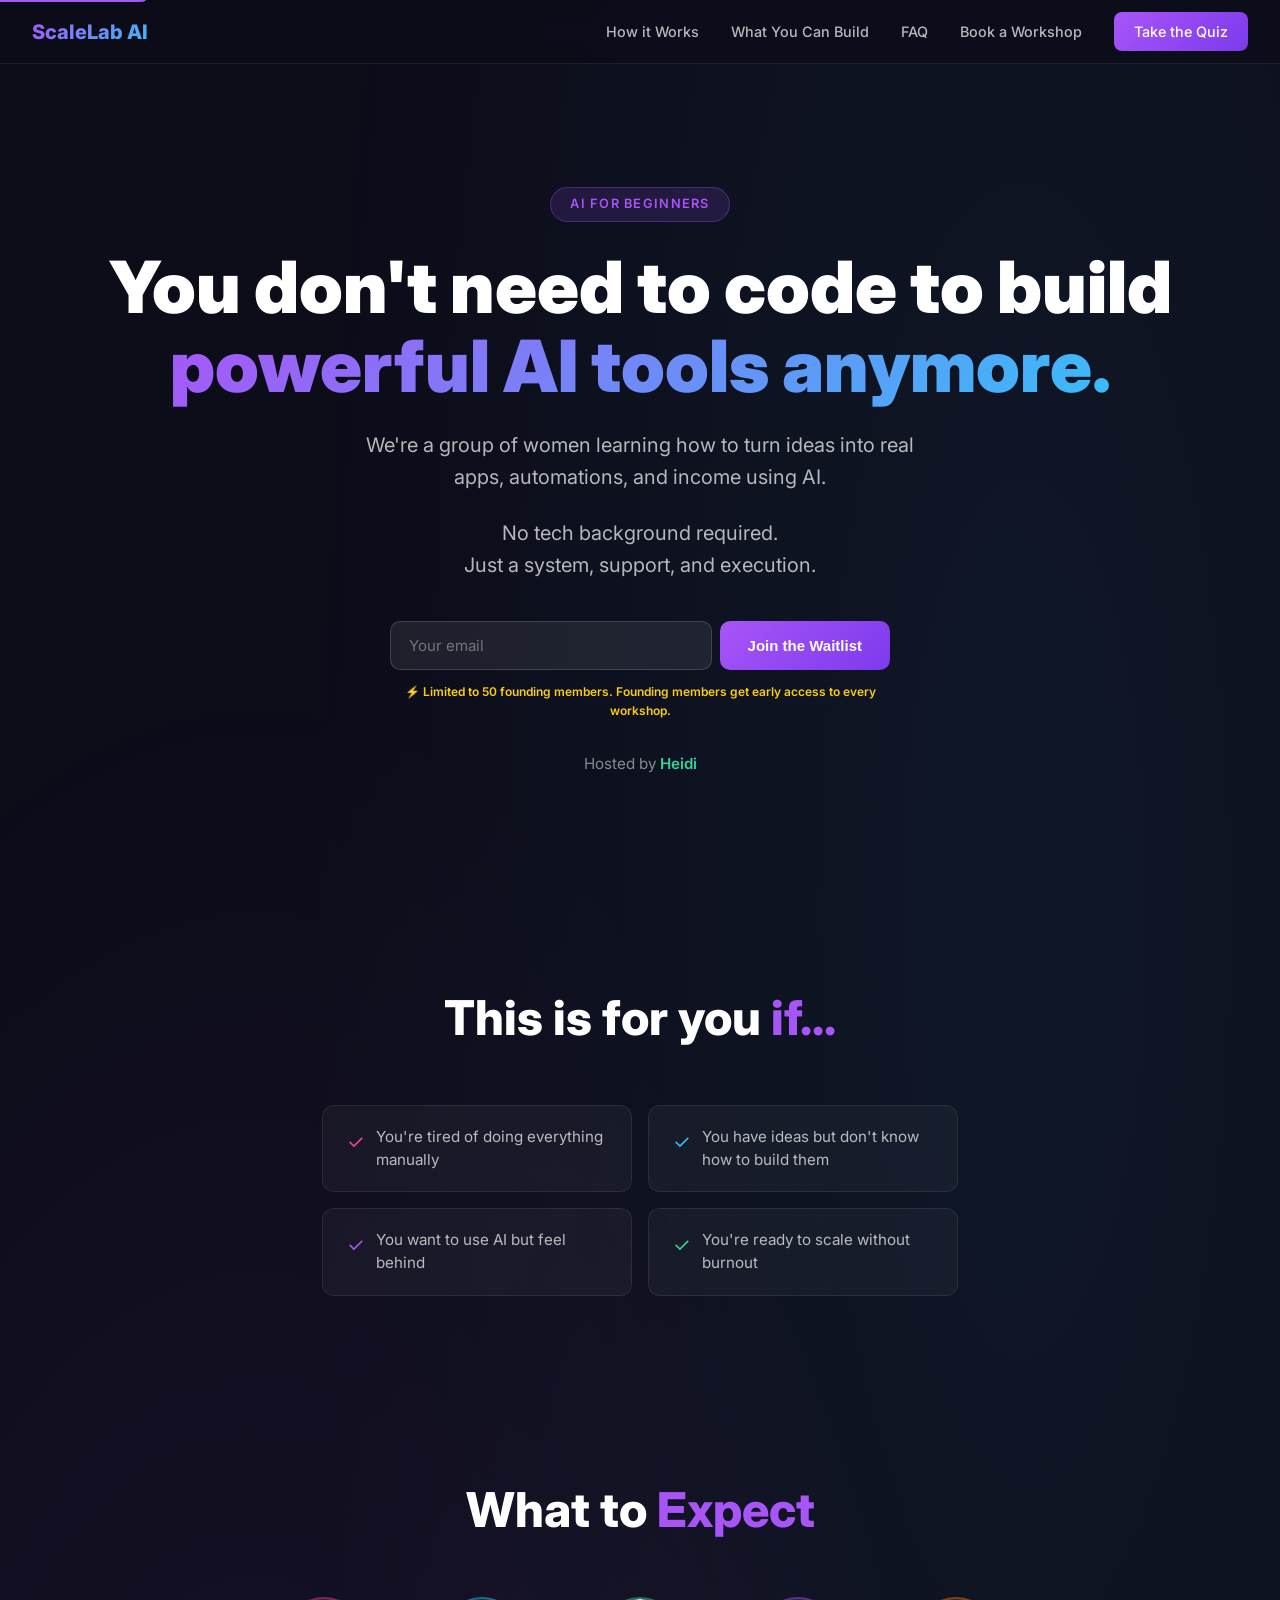
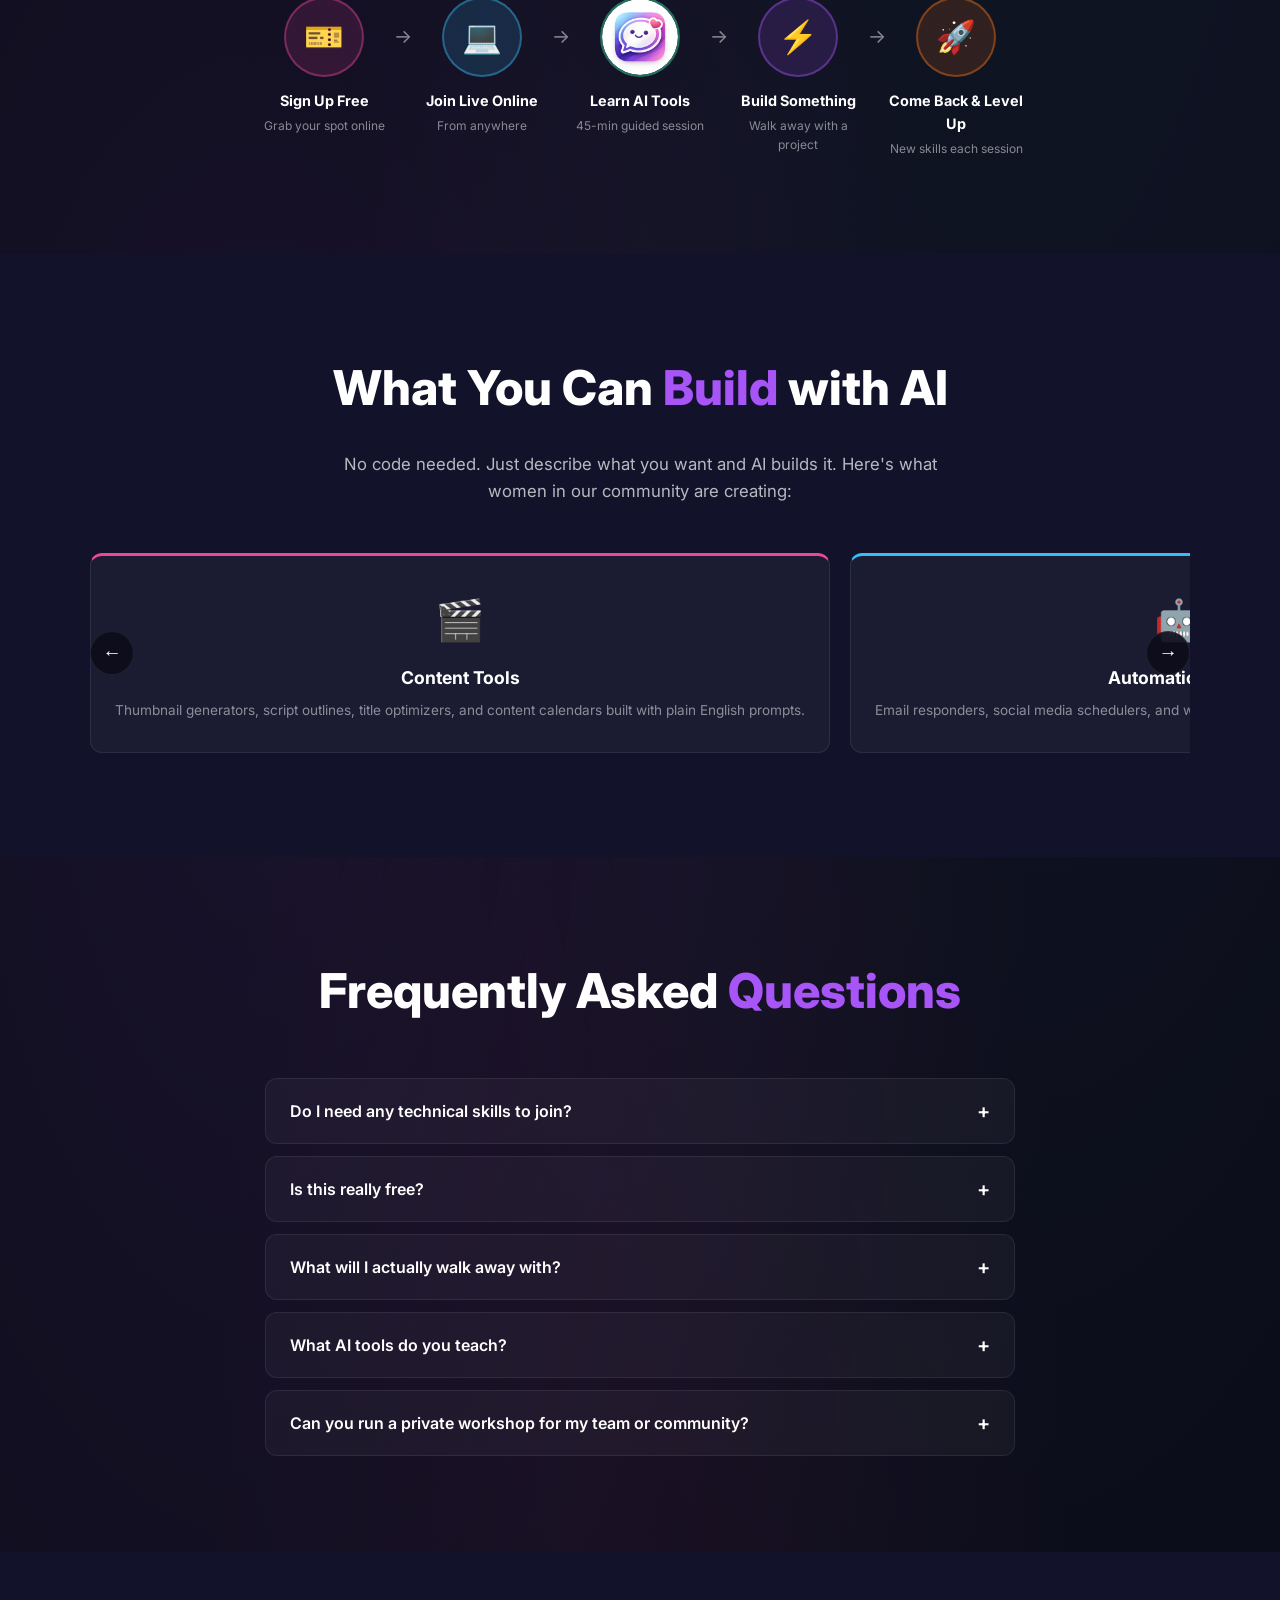
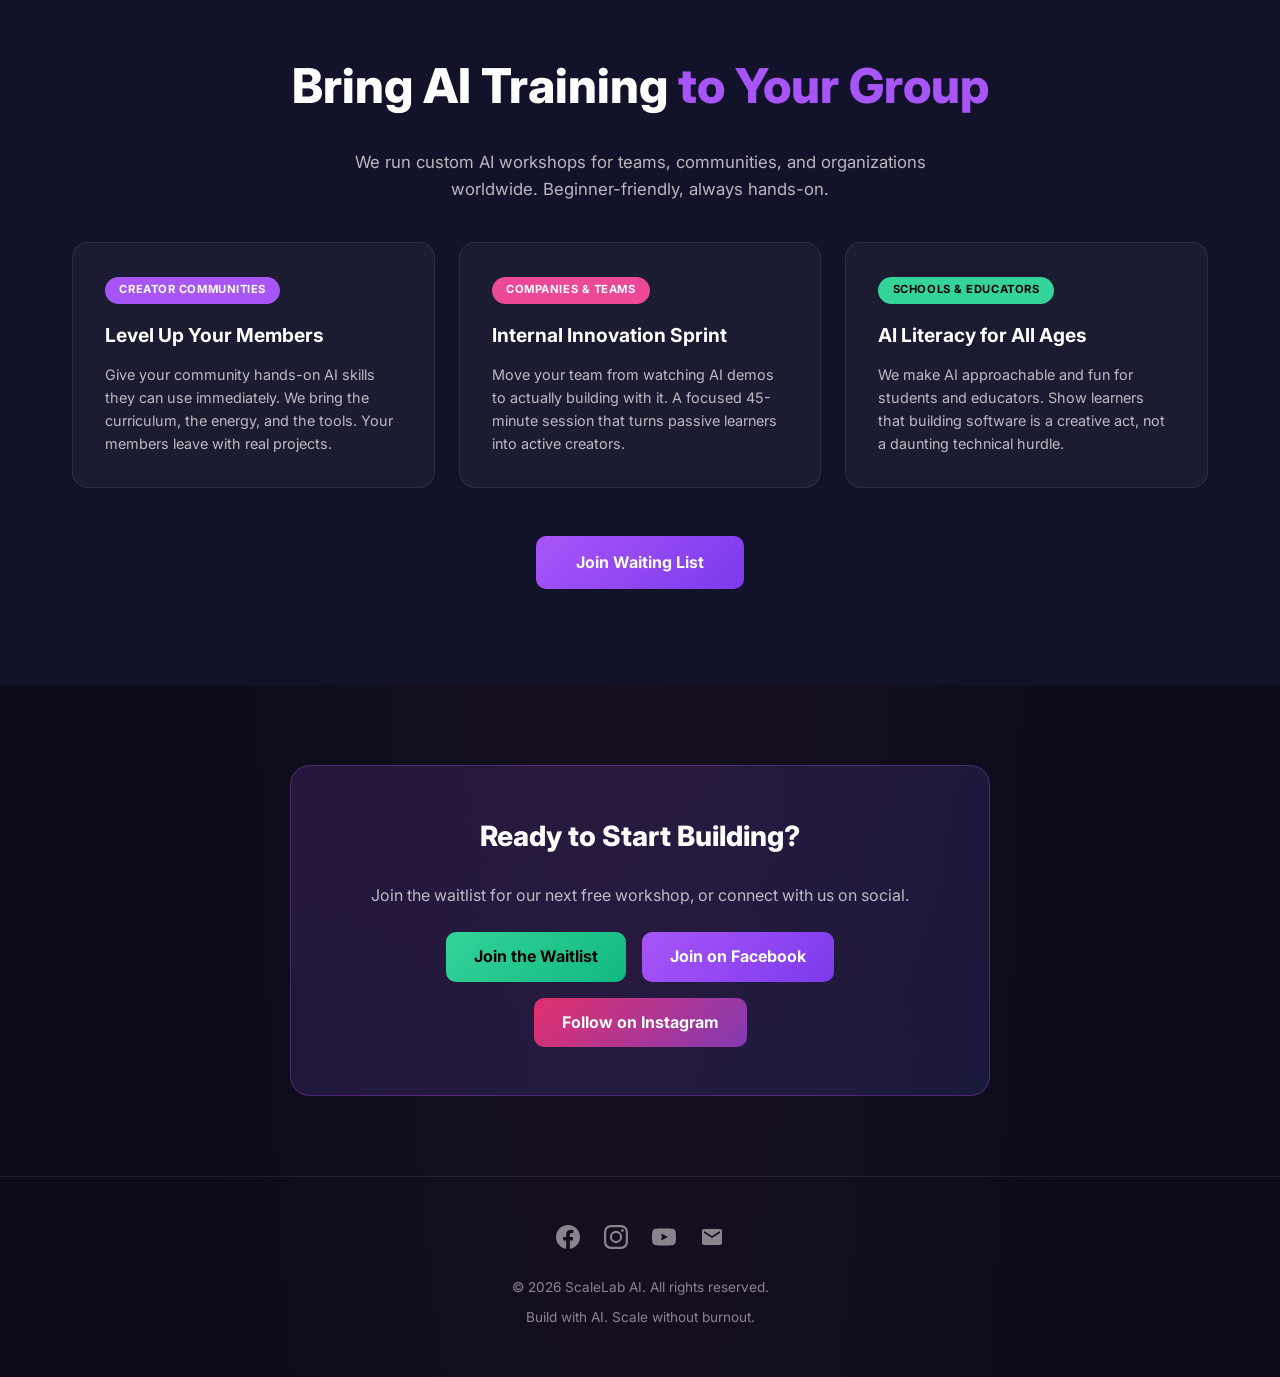
==== index.html @ 2304099e "Add social icons to footer: Facebook, Instagram, YouTube, Email SVG icons with hover states. Links u" ====
<!DOCTYPE html>
<html lang="en">
<head>
  <meta charset="UTF-8">
  <meta name="viewport" content="width=device-width, initial-scale=1.0">
  <title>ScaleLab AI | Build Powerful AI Tools Without Code</title>
  <meta name="description" content="ScaleLab AI: Women learning to build apps, automations, and income with AI. No code, no tech background. Free 45-minute workshops.">
  <link rel="canonical" href="https://www.elevateonlinesuccess.com">
  <link rel="icon" href="data:image/svg+xml,<svg xmlns='http://www.w3.org/2000/svg' viewBox='0 0 100 100'><text y='.9em' font-size='90'>&#9889;</text></svg>">
  <link rel="apple-touch-icon" href="data:image/svg+xml,<svg xmlns='http://www.w3.org/2000/svg' viewBox='0 0 100 100'><text y='.9em' font-size='90'>&#9889;</text></svg>">

  <!-- Open Graph -->
  <meta property="og:title" content="ScaleLab AI | Build Powerful AI Tools Without Code">
  <meta property="og:description" content="Women learning to turn ideas into real apps, automations, and income using AI. No code required. Free 45-minute workshops.">
  <meta property="og:url" content="https://www.elevateonlinesuccess.com">
  <meta property="og:type" content="website">
  <meta property="og:site_name" content="ScaleLab AI">
  <meta property="og:image" content="https://www.elevateonlinesuccess.com/images/og-image.png">

  <!-- Twitter Card -->
  <meta name="twitter:card" content="summary">
  <meta name="twitter:title" content="ScaleLab AI | Build Powerful AI Tools Without Code">
  <meta name="twitter:description" content="Women learning to turn ideas into real apps, automations, and income using AI. No code required.">

  <!-- JSON-LD Structured Data -->
  <script type="application/ld+json">
  {
    "@context": "https://schema.org",
    "@type": "Organization",
    "name": "ScaleLab AI",
    "url": "https://www.elevateonlinesuccess.com",
    "description": "Women learning to build powerful AI tools, apps, and automations without code.",
    "sameAs": [
      "https://www.youtube.com/@AutomateHerGrowth",
      "https://www.facebook.com/itslynnheidi"
    ]
  }
  </script>

  <!-- Analytics (Plausible) -->
  <script defer data-domain="elevateonlinesuccess.com" src="https://plausible.io/js/script.js"></script>

  <link rel="preconnect" href="https://fonts.googleapis.com">
  <link rel="preconnect" href="https://fonts.gstatic.com" crossorigin>
  <link href="https://fonts.googleapis.com/css2?family=Inter:wght@400;500;600;700;800;900&display=swap" rel="stylesheet">
  <link rel="stylesheet" href="styles.css">
</head>
<body>

  <a href="#register" class="skip-link">Skip to content</a>

  <!-- NAV -->
  <nav>
    <a href="#" class="nav-logo">ScaleLab AI</a>
    <div class="nav-links" id="navLinks">
      <a href="#how-it-works">How it Works</a>
      <a href="#what-you-build">What You Can Build</a>
      <a href="#faq">FAQ</a>
      <a href="#host">Book a Workshop</a>
      <a href="#" class="nav-cta" onclick="openQuiz(); return false;">Take the Quiz</a>
    </div>
    <button class="mobile-toggle" onclick="document.getElementById('navLinks').classList.toggle('open')" aria-label="Toggle menu">&#9776;</button>
  </nav>

  <!-- HERO -->
  <section class="hero" id="register">
    <div>
      <div class="hero-badge">AI for Beginners</div>
      <h1>
        You don't need to code to build<br>
        <span class="gradient-text">powerful AI tools anymore.</span>
      </h1>
      <p class="hero-sub">We're a group of women learning how to turn ideas into real apps, automations, and income using AI.</p>
      <p class="hero-sub" style="margin-top: -1.5rem; margin-bottom: 2.5rem;">No tech background required.<br>Just a system, support, and execution.</p>

      <div style="max-width: 500px; margin: 0 auto 2rem;">
        <form id="signupForm" style="margin: 0;" onsubmit="return handleSignup(event)">
          <div style="display: flex; gap: 0.5rem; flex-wrap: wrap; justify-content: center;">
            <input id="signupEmail" aria-label="email" aria-required="true" type="email" placeholder="Your email" autocomplete="email" required
              style="flex: 1; min-width: 220px; padding: 14px 18px; border-radius: 10px; border: 1px solid rgba(255,255,255,0.15); background: rgba(255,255,255,0.08); color: #fff; font-family: Inter, sans-serif; font-size: 15px; outline: none;">
            <button id="signupBtn" type="submit" class="btn-primary" style="padding: 14px 28px; font-size: 15px;">Join the Waitlist</button>
          </div>
          <p style="font-size: 12px; color: var(--accent-yellow); font-weight: 600; margin-top: 0.75rem;">&#9889; Limited to 50 founding members. Founding members get early access to every workshop.</p>
        </form>
        <div id="signupSuccess" style="display: none; text-align: center; padding: 1.5rem 0;">
          <span style="font-size: 2.5rem;">&#9889;</span>
          <h3 style="color: #fff; font-size: 1.1rem; font-weight: 800; margin-top: 0.75rem;">You're in!</h3>
          <p style="color: rgba(255,255,255,0.6); font-size: 0.85rem; margin-top: 0.4rem;">Check your email for next steps.</p>
        </div>
      </div>

      <p class="hero-credit">Hosted by <a href="https://www.youtube.com/@AutomateHerGrowth" target="_blank" rel="noopener">Heidi</a></p>
    </div>
  </section>

  <!-- WHO IS THIS FOR -->
  <section style="padding: 5rem 0;">
    <div class="container" style="max-width: 700px; text-align: center;">
      <h2 class="section-title">This is for you <span class="highlight">if...</span></h2>
      <div class="who-grid" style="display: grid; grid-template-columns: 1fr 1fr; gap: 1rem; text-align: left; margin-top: 2rem;">
        <div style="background: var(--bg-card); border: 1px solid var(--border-subtle); border-radius: 12px; padding: 1.25rem 1.5rem; display: flex; align-items: flex-start; gap: 0.75rem;">
          <span style="color: var(--accent-pink); font-size: 1.25rem; flex-shrink: 0;">&#10003;</span>
          <p style="color: var(--text-secondary); font-size: 0.95rem; line-height: 1.5;">You're tired of doing everything manually</p>
        </div>
        <div style="background: var(--bg-card); border: 1px solid var(--border-subtle); border-radius: 12px; padding: 1.25rem 1.5rem; display: flex; align-items: flex-start; gap: 0.75rem;">
          <span style="color: var(--accent-blue); font-size: 1.25rem; flex-shrink: 0;">&#10003;</span>
          <p style="color: var(--text-secondary); font-size: 0.95rem; line-height: 1.5;">You have ideas but don't know how to build them</p>
        </div>
        <div style="background: var(--bg-card); border: 1px solid var(--border-subtle); border-radius: 12px; padding: 1.25rem 1.5rem; display: flex; align-items: flex-start; gap: 0.75rem;">
          <span style="color: var(--accent-purple); font-size: 1.25rem; flex-shrink: 0;">&#10003;</span>
          <p style="color: var(--text-secondary); font-size: 0.95rem; line-height: 1.5;">You want to use AI but feel behind</p>
        </div>
        <div style="background: var(--bg-card); border: 1px solid var(--border-subtle); border-radius: 12px; padding: 1.25rem 1.5rem; display: flex; align-items: flex-start; gap: 0.75rem;">
          <span style="color: var(--accent-green); font-size: 1.25rem; flex-shrink: 0;">&#10003;</span>
          <p style="color: var(--text-secondary); font-size: 0.95rem; line-height: 1.5;">You're ready to scale without burnout</p>
        </div>
      </div>
    </div>
  </section>

  <!-- HOW IT WORKS -->
  <section class="how-it-works" id="how-it-works">
    <div class="container">
      <h2 class="section-title">What to <span class="highlight">Expect</span></h2>
      <div class="steps">
        <div class="step">
          <div class="step-icon pink" aria-hidden="true">&#127915;</div>
          <h4>Sign Up Free</h4>
          <p>Grab your spot online</p>
        </div>
        <div class="step-arrow">&rarr;</div>
        <div class="step">
          <div class="step-icon blue" aria-hidden="true">&#128187;</div>
          <h4>Join Live Online</h4>
          <p>From anywhere</p>
        </div>
        <div class="step-arrow">&rarr;</div>
        <div class="step">
          <div class="step-icon green" aria-hidden="true" style="padding: 0; overflow: hidden;">
            <img src="images/bot.png" alt="" style="width: 100%; height: 100%; object-fit: cover; border-radius: 50%;">
          </div>
          <h4>Learn AI Tools</h4>
          <p>45-min guided session</p>
        </div>
        <div class="step-arrow">&rarr;</div>
        <div class="step">
          <div class="step-icon purple" aria-hidden="true">&#9889;</div>
          <h4>Build Something</h4>
          <p>Walk away with a project</p>
        </div>
        <div class="step-arrow">&rarr;</div>
        <div class="step">
          <div class="step-icon orange" aria-hidden="true">&#128640;</div>
          <h4>Come Back & Level Up</h4>
          <p>New skills each session</p>
        </div>
      </div>
    </div>
  </section>

  <!-- WHAT YOU CAN BUILD -->
  <section class="what-you-build" id="what-you-build">
    <div class="container">
      <h2 class="section-title">What You Can <span class="highlight">Build</span> with AI</h2>
      <p class="section-desc">No code needed. Just describe what you want and AI builds it. Here's what women in our community are creating:</p>

      <div class="carousel-wrapper">
        <button class="carousel-btn prev" onclick="scrollCarousel(-1)" aria-label="Scroll left">&larr;</button>
        <div class="carousel-track" id="carouselTrack">
          <div class="carousel-card">
            <div class="card-emoji" aria-hidden="true">&#127916;</div>
            <h3>Content Tools</h3>
            <p>Thumbnail generators, script outlines, title optimizers, and content calendars built with plain English prompts.</p>
          </div>
          <div class="carousel-card">
            <div class="card-emoji" aria-hidden="true">&#129302;</div>
            <h3>Automation Bots</h3>
            <p>Email responders, social media schedulers, and workflow automations that run while you sleep.</p>
          </div>
          <div class="carousel-card">
            <div class="card-emoji" aria-hidden="true">&#127912;</div>
            <h3>Visual & Creative</h3>
            <p>Custom graphics, brand assets, interactive visuals, and AI-generated art for your content.</p>
          </div>
          <div class="carousel-card">
            <div class="card-emoji" aria-hidden="true">&#128202;</div>
            <h3>Business Dashboards</h3>
            <p>Analytics trackers, revenue calculators, and KPI dashboards tailored to your creator business.</p>
          </div>
          <div class="carousel-card">
            <div class="card-emoji" aria-hidden="true">&#128172;</div>
            <h3>AI Chatbots</h3>
            <p>Custom support bots for your community, FAQ responders, and personalized AI assistants.</p>
          </div>
          <div class="carousel-card">
            <div class="card-emoji" aria-hidden="true">&#127760;</div>
            <h3>Landing Pages</h3>
            <p>Full websites, lead capture pages, and portfolio sites created from a simple description. No coding.</p>
          </div>
          <div class="carousel-card">
            <div class="card-emoji" aria-hidden="true">&#128161;</div>
            <h3>Your Next Idea</h3>
            <p>The only limit is what you can describe. You're one session away from a working prototype.</p>
          </div>
        </div>
        <button class="carousel-btn next" onclick="scrollCarousel(1)" aria-label="Scroll right">&rarr;</button>
      </div>
    </div>
  </section>

  <!-- FAQ -->
  <section class="faq" id="faq">
    <div class="container">
      <h2 class="section-title">Frequently Asked <span class="highlight">Questions</span></h2>
      <div class="faq-list">
        <div class="faq-item">
          <button class="faq-question" aria-expanded="false" onclick="toggleFaq(this)">
            Do I need any technical skills to join?
            <span class="faq-icon">+</span>
          </button>
          <div class="faq-answer">
            <div class="faq-answer-inner">Not at all. These workshops are designed for complete beginners. If you can type a sentence, you can build with AI. We walk you through every step and the tools respond to plain English.</div>
          </div>
        </div>
        <div class="faq-item">
          <button class="faq-question" aria-expanded="false" onclick="toggleFaq(this)">
            Is this really free?
            <span class="faq-icon">+</span>
          </button>
          <div class="faq-answer">
            <div class="faq-answer-inner">Yes. Our workshops are kept free for attendees through community sponsors. No credit card, no upsell during the session. Just show up and build.</div>
          </div>
        </div>
        <div class="faq-item">
          <button class="faq-question" aria-expanded="false" onclick="toggleFaq(this)">
            What will I actually walk away with?
            <span class="faq-icon">+</span>
          </button>
          <div class="faq-answer">
            <div class="faq-answer-inner">A working project or prototype. Past attendees have built landing pages, content tools, automation bots, and custom dashboards. Each 45-minute session builds on the last, so you keep leveling up.</div>
          </div>
        </div>
        <div class="faq-item">
          <button class="faq-question" aria-expanded="false" onclick="toggleFaq(this)">
            What AI tools do you teach?
            <span class="faq-icon">+</span>
          </button>
          <div class="faq-answer">
            <div class="faq-answer-inner">We teach tools like Claude, Claude-Cowork, and Canva. Each session focuses on hands-on building with these AI tools so you leave with something real, not just theory.</div>
          </div>
        </div>
        <div class="faq-item">
          <button class="faq-question" aria-expanded="false" onclick="toggleFaq(this)">
            Can you run a private workshop for my team or community?
            <span class="faq-icon">+</span>
          </button>
          <div class="faq-answer">
            <div class="faq-answer-inner">Yes. We offer custom workshops for teams, creator communities, schools, and businesses. Reach out below to discuss what works for your group.</div>
          </div>
        </div>
      </div>
    </div>
  </section>

  <!-- HOST A WORKSHOP -->
  <section class="host-workshop" id="host">
    <div class="container">
      <h2 class="section-title">Bring AI Training <span class="highlight">to Your Group</span></h2>
      <p class="section-desc">We run custom AI workshops for teams, communities, and organizations worldwide. Beginner-friendly, always hands-on.</p>

      <div class="host-grid">
        <div class="host-card">
          <span class="tag">Creator Communities</span>
          <h3>Level Up Your Members</h3>
          <p>Give your community hands-on AI skills they can use immediately. We bring the curriculum, the energy, and the tools. Your members leave with real projects.</p>
        </div>
        <div class="host-card">
          <span class="tag">Companies & Teams</span>
          <h3>Internal Innovation Sprint</h3>
          <p>Move your team from watching AI demos to actually building with it. A focused 45-minute session that turns passive learners into active creators.</p>
        </div>
        <div class="host-card">
          <span class="tag">Schools & Educators</span>
          <h3>AI Literacy for All Ages</h3>
          <p>We make AI approachable and fun for students and educators. Show learners that building software is a creative act, not a daunting technical hurdle.</p>
        </div>
      </div>

      <div class="host-cta">
        <a href="mailto:support@lynnheidi.com?subject=Workshop%20Inquiry&body=Hi%20Heidi,%20I'm%20interested%20in%20hosting%20a%20workshop%20for%20my%20group." class="btn-primary">Join Waiting List</a>
      </div>
    </div>
  </section>

  <!-- STAY CONNECTED -->
  <section class="stay-connected" id="stay-connected">
    <div class="container">
      <div class="connected-box">
        <h2>Ready to Start Building?</h2>
        <p style="color: var(--text-secondary); margin-bottom: 1.5rem; font-size: 1rem;">Join the waitlist for our next free workshop, or connect with us on social.</p>
        <div class="connected-btns">
          <a href="#register" class="btn-email">Join the Waitlist</a>
          <a href="https://facebook.elevateonlinesuccess.com" target="_blank" rel="noopener" class="btn-discord">Join on Facebook</a>
          <a href="https://instagram.elevateonlinesuccess.com" target="_blank" rel="noopener" style="background: linear-gradient(135deg, #e1306c, #833ab4); color: white; padding: 0.75rem 1.75rem; border-radius: 10px; font-weight: 700; text-decoration: none; transition: opacity 0.2s, transform 0.2s;">Follow on Instagram</a>
        </div>
      </div>
    </div>
  </section>

  <!-- FOOTER -->
  <footer>
    <div style="display: flex; justify-content: center; gap: 1.5rem; margin-bottom: 1.25rem;">
      <a href="https://facebook.elevateonlinesuccess.com" target="_blank" rel="noopener" aria-label="Facebook" style="color: var(--text-muted); transition: color 0.2s;">
        <svg width="24" height="24" viewBox="0 0 24 24" fill="currentColor"><path d="M24 12.073c0-6.627-5.373-12-12-12s-12 5.373-12 12c0 5.99 4.388 10.954 10.125 11.854v-8.385H7.078v-3.47h3.047V9.43c0-3.007 1.792-4.669 4.533-4.669 1.312 0 2.686.235 2.686.235v2.953H15.83c-1.491 0-1.956.925-1.956 1.874v2.25h3.328l-.532 3.47h-2.796v8.385C19.612 23.027 24 18.062 24 12.073z"/></svg>
      </a>
      <a href="https://instagram.elevateonlinesuccess.com" target="_blank" rel="noopener" aria-label="Instagram" style="color: var(--text-muted); transition: color 0.2s;">
        <svg width="24" height="24" viewBox="0 0 24 24" fill="currentColor"><path d="M12 2.163c3.204 0 3.584.012 4.85.07 3.252.148 4.771 1.691 4.919 4.919.058 1.265.069 1.645.069 4.849 0 3.205-.012 3.584-.069 4.849-.149 3.225-1.664 4.771-4.919 4.919-1.266.058-1.644.07-4.85.07-3.204 0-3.584-.012-4.849-.07-3.26-.149-4.771-1.699-4.919-4.92-.058-1.265-.07-1.644-.07-4.849 0-3.204.013-3.583.07-4.849.149-3.227 1.664-4.771 4.919-4.919 1.266-.057 1.645-.069 4.849-.069zM12 0C8.741 0 8.333.014 7.053.072 2.695.272.273 2.69.073 7.052.014 8.333 0 8.741 0 12c0 3.259.014 3.668.072 4.948.2 4.358 2.618 6.78 6.98 6.98C8.333 23.986 8.741 24 12 24c3.259 0 3.668-.014 4.948-.072 4.354-.2 6.782-2.618 6.979-6.98.059-1.28.073-1.689.073-4.948 0-3.259-.014-3.667-.072-4.947-.196-4.354-2.617-6.78-6.979-6.98C15.668.014 15.259 0 12 0zm0 5.838a6.162 6.162 0 100 12.324 6.162 6.162 0 000-12.324zM12 16a4 4 0 110-8 4 4 0 010 8zm6.406-11.845a1.44 1.44 0 100 2.881 1.44 1.44 0 000-2.881z"/></svg>
      </a>
      <a href="https://www.youtube.com/@AutomateHerGrowth" target="_blank" rel="noopener" aria-label="YouTube" style="color: var(--text-muted); transition: color 0.2s;">
        <svg width="24" height="24" viewBox="0 0 24 24" fill="currentColor"><path d="M23.498 6.186a3.016 3.016 0 00-2.122-2.136C19.505 3.545 12 3.545 12 3.545s-7.505 0-9.377.505A3.017 3.017 0 00.502 6.186C0 8.07 0 12 0 12s0 3.93.502 5.814a3.016 3.016 0 002.122 2.136c1.871.505 9.376.505 9.376.505s7.505 0 9.377-.505a3.015 3.015 0 002.122-2.136C24 15.93 24 12 24 12s0-3.93-.502-5.814zM9.545 15.568V8.432L15.818 12l-6.273 3.568z"/></svg>
      </a>
      <a href="mailto:support@lynnheidi.com" aria-label="Email" style="color: var(--text-muted); transition: color 0.2s;">
        <svg width="24" height="24" viewBox="0 0 24 24" fill="currentColor"><path d="M20 4H4c-1.1 0-2 .9-2 2v12c0 1.1.9 2 2 2h16c1.1 0 2-.9 2-2V6c0-1.1-.9-2-2-2zm0 4l-8 5-8-5V6l8 5 8-5v2z"/></svg>
      </a>
    </div>
    <p>&copy; 2026 ScaleLab AI. All rights reserved.</p>
    <p style="margin-top: 0.5rem;">Build with AI. Scale without burnout.</p>
  </footer>

  <!-- QUIZ MODAL -->
  <div id="quizModal" class="quiz-overlay" style="display:none;" onclick="if(event.target===this)closeQuiz()">
    <div class="quiz-container">
      <button class="quiz-close" onclick="closeQuiz()" aria-label="Close quiz">&times;</button>

      <!-- Questions -->
      <div id="quizQuestions">
        <div class="quiz-progress"><span id="quizStep">1</span> of 3</div>
        <div id="quizQ" class="quiz-question-text"></div>
        <div id="quizOptions" class="quiz-options"></div>
      </div>

      <!-- Result -->
      <div id="quizResult" style="display:none;" class="quiz-result">
        <div id="quizResultEmoji" class="quiz-result-emoji"></div>
        <h3 id="quizResultTitle" class="quiz-result-title"></h3>
        <p id="quizResultMsg" class="quiz-result-msg"></p>
        <a href="#register" class="btn-primary" onclick="closeQuiz()" style="margin-top: 1.5rem; display: inline-block;">Join the Waitlist</a>
        <button onclick="resetQuiz()" style="display:block; margin: 1rem auto 0; background:none; border:none; color:var(--text-muted); font-size:0.85rem; cursor:pointer; font-family:inherit; text-decoration:underline;">Retake Quiz</button>
      </div>
    </div>
  </div>

  <script src="script.js?v=2"></script>

  <!-- MailerLite SDK -->
  <script src="https://groot.mailerlite.com/js/w/webforms.min.js?v95037e5bac78f29ed026832ca21a7c7b" type="text/javascript"></script>
  <script>fetch("https://assets.mailerlite.com/jsonp/2211868/forms/183217235853051090/takel")</script>

</body>
</html>
---- styles.css ----
*, *::before, *::after { box-sizing: border-box; margin: 0; padding: 0; }

:root {
  --bg-primary: #0d0d1a;
  --bg-secondary: #12122a;
  --bg-card: rgba(255, 255, 255, 0.04);
  --bg-card-hover: rgba(255, 255, 255, 0.07);
  --text-primary: #ffffff;
  --text-secondary: rgba(255, 255, 255, 0.7);
  --text-muted: rgba(255, 255, 255, 0.5);
  --accent-purple: #a855f7;
  --accent-blue: #38bdf8;
  --accent-green: #34d399;
  --accent-pink: #ec4899;
  --accent-orange: #f97316;
  --accent-yellow: #facc15;
  --gradient-purple: linear-gradient(135deg, #a855f7, #7c3aed);
  --gradient-blue: linear-gradient(135deg, #38bdf8, #6366f1);
  --gradient-green: linear-gradient(135deg, #34d399, #10b981);
  --border-subtle: rgba(255, 255, 255, 0.08);
  --border-glow: rgba(168, 85, 247, 0.3);
}

html { scroll-behavior: smooth; }

body {
  font-family: 'Inter', -apple-system, BlinkMacSystemFont, sans-serif;
  background: var(--bg-primary);
  color: var(--text-primary);
  line-height: 1.6;
  overflow-x: hidden;
  opacity: 0;
  animation: pageReveal 0.6s ease-out 0.15s forwards;
}

/* Page load: smooth reveal prevents layout shift while fonts load */
@keyframes pageReveal {
  from { opacity: 0; transform: translateY(8px); }
  to { opacity: 1; transform: translateY(0); }
}

/* Hero section staggered entrance */
.hero-badge { animation: fadeUp 0.5s ease-out 0.3s both; }
.hero h1 { animation: fadeUp 0.5s ease-out 0.4s both; }
.hero-sub { animation: fadeUp 0.5s ease-out 0.5s both; }
.hero-cards { animation: fadeUp 0.5s ease-out 0.6s both; }
.hero-credit { animation: fadeUp 0.5s ease-out 0.7s both; }

@keyframes fadeUp {
  from { opacity: 0; transform: translateY(20px); }
  to { opacity: 1; transform: translateY(0); }
}

/* Background pattern */
body::before {
  content: '';
  position: fixed;
  top: 0; left: 0; right: 0; bottom: 0;
  background:
    radial-gradient(ellipse at 20% 50%, rgba(168, 85, 247, 0.08) 0%, transparent 50%),
    radial-gradient(ellipse at 80% 20%, rgba(56, 189, 248, 0.06) 0%, transparent 50%),
    radial-gradient(ellipse at 50% 80%, rgba(236, 72, 153, 0.05) 0%, transparent 50%);
  pointer-events: none;
  z-index: 0;
}

/* ===== NAV ===== */
nav {
  position: fixed;
  top: 0; left: 0; right: 0;
  z-index: 100;
  background: rgba(13, 13, 26, 0.85);
  backdrop-filter: blur(20px);
  border-bottom: 1px solid var(--border-subtle);
  padding: 0 2rem;
  height: 64px;
  display: flex;
  align-items: center;
  justify-content: space-between;
}

.nav-logo {
  font-weight: 800;
  font-size: 1.25rem;
  background: linear-gradient(135deg, var(--accent-purple), var(--accent-blue));
  -webkit-background-clip: text;
  -webkit-text-fill-color: transparent;
  background-clip: text;
  text-decoration: none;
}

.nav-links { display: flex; gap: 2rem; align-items: center; }
.nav-links a {
  color: var(--text-secondary);
  text-decoration: none;
  font-size: 0.9rem;
  font-weight: 500;
  transition: color 0.2s;
}
.nav-links a:hover { color: var(--text-primary); }

.nav-cta {
  background: var(--gradient-purple) !important;
  color: white !important;
  padding: 0.5rem 1.25rem;
  border-radius: 8px;
  font-weight: 600;
  transition: opacity 0.2s, transform 0.2s;
}
.nav-cta:hover { opacity: 0.9; transform: translateY(-1px); }

.mobile-toggle { display: none; background: none; border: none; color: white; font-size: 1.5rem; cursor: pointer; }

/* ===== SECTIONS ===== */
section { position: relative; z-index: 1; }

.container {
  max-width: 1200px;
  margin: 0 auto;
  padding: 0 2rem;
}

/* ===== HERO ===== */
.hero {
  min-height: 100vh;
  display: flex;
  align-items: center;
  justify-content: center;
  text-align: center;
  padding: 8rem 2rem 4rem;
}

.hero-badge {
  display: inline-block;
  background: rgba(168, 85, 247, 0.15);
  border: 1px solid rgba(168, 85, 247, 0.3);
  color: var(--accent-purple);
  padding: 0.4rem 1.2rem;
  border-radius: 50px;
  font-size: 0.8rem;
  font-weight: 600;
  letter-spacing: 0.1em;
  text-transform: uppercase;
  margin-bottom: 1.5rem;
}

.hero h1 {
  font-size: clamp(2.5rem, 6vw, 4.5rem);
  font-weight: 900;
  line-height: 1.1;
  margin-bottom: 1.5rem;
}

.hero h1 .gradient-text {
  background: linear-gradient(135deg, var(--accent-purple), var(--accent-blue));
  -webkit-background-clip: text;
  -webkit-text-fill-color: transparent;
  background-clip: text;
}

.hero-sub {
  font-size: 1.25rem;
  color: var(--text-secondary);
  max-width: 600px;
  margin: 0 auto 3rem;
}

.hero-cards {
  display: grid;
  grid-template-columns: 1fr 1fr;
  gap: 1.5rem;
  max-width: 800px;
  margin: 0 auto 2rem;
}

.hero-card {
  background: var(--bg-card);
  border: 1px solid var(--border-subtle);
  border-radius: 16px;
  padding: 2rem;
  text-align: center;
  transition: border-color 0.3s, transform 0.3s;
  text-decoration: none;
  color: inherit;
  display: block;
}
.hero-card:hover {
  border-color: var(--border-glow);
  transform: translateY(-2px);
}

.hero-card .badge {
  display: inline-block;
  background: linear-gradient(135deg, var(--accent-yellow), var(--accent-orange));
  color: #000;
  font-size: 0.7rem;
  font-weight: 700;
  padding: 0.3rem 0.8rem;
  border-radius: 50px;
  margin-bottom: 0.75rem;
  text-transform: uppercase;
  letter-spacing: 0.05em;
}

.hero-card .date {
  color: var(--accent-blue);
  font-size: 0.8rem;
  font-weight: 600;
  text-transform: uppercase;
  letter-spacing: 0.05em;
  margin-bottom: 0.25rem;
}

.hero-card h3 {
  font-size: 1.25rem;
  font-weight: 700;
  margin-bottom: 0.25rem;
}

.hero-card .detail {
  color: var(--text-muted);
  font-size: 0.9rem;
  margin-bottom: 0.75rem;
}

.hero-card .cta-link {
  color: var(--accent-blue);
  font-weight: 600;
  font-size: 0.9rem;
}

.hero-credit {
  color: var(--text-muted);
  font-size: 0.95rem;
  margin-top: 1rem;
}
.hero-credit a {
  color: var(--accent-green);
  text-decoration: none;
  font-weight: 600;
}

/* ===== HOW IT WORKS ===== */
.how-it-works { padding: 6rem 0; }

.section-title {
  text-align: center;
  font-size: clamp(2rem, 4vw, 3rem);
  font-weight: 800;
  margin-bottom: 3rem;
}
.section-title .highlight {
  color: var(--accent-purple);
}

.steps {
  display: flex;
  align-items: flex-start;
  justify-content: center;
  gap: 0;
  flex-wrap: wrap;
  padding: 0 1rem;
}

.step {
  display: flex;
  flex-direction: column;
  align-items: center;
  text-align: center;
  width: 140px;
}

.step-icon {
  width: 80px;
  height: 80px;
  border-radius: 50%;
  display: flex;
  align-items: center;
  justify-content: center;
  font-size: 2rem;
  margin-bottom: 0.75rem;
  position: relative;
}

.step-icon.purple { background: rgba(168, 85, 247, 0.15); border: 2px solid rgba(168, 85, 247, 0.4); }
.step-icon.blue { background: rgba(56, 189, 248, 0.15); border: 2px solid rgba(56, 189, 248, 0.4); }
.step-icon.green { background: rgba(52, 211, 153, 0.15); border: 2px solid rgba(52, 211, 153, 0.4); }
.step-icon.pink { background: rgba(236, 72, 153, 0.15); border: 2px solid rgba(236, 72, 153, 0.4); }
.step-icon.orange { background: rgba(249, 115, 22, 0.15); border: 2px solid rgba(249, 115, 22, 0.4); }
.step-icon.yellow { background: rgba(250, 204, 21, 0.15); border: 2px solid rgba(250, 204, 21, 0.4); }

.step h4 { font-size: 0.9rem; font-weight: 700; margin-bottom: 0.25rem; }
.step p { font-size: 0.75rem; color: var(--text-muted); }

.step-arrow {
  display: flex;
  align-items: center;
  padding-top: 1.5rem;
  color: var(--text-muted);
  font-size: 1.2rem;
}

/* ===== CAROUSEL ===== */
.what-you-build {
  padding: 6rem 0;
  background: var(--bg-secondary);
}

.section-desc {
  text-align: center;
  color: var(--text-secondary);
  max-width: 650px;
  margin: -1.5rem auto 2.5rem;
  font-size: 1.05rem;
}

.carousel-wrapper {
  position: relative;
  max-width: 1100px;
  margin: 0 auto;
  overflow: hidden;
}

.carousel-track {
  display: flex;
  gap: 1.25rem;
  transition: transform 0.4s ease;
  padding: 0.5rem 0;
}

.carousel-card {
  min-width: 260px;
  background: var(--bg-card);
  border: 1px solid var(--border-subtle);
  border-top: 3px solid;
  border-radius: 12px;
  padding: 2rem 1.5rem;
  text-align: center;
  flex-shrink: 0;
  transition: transform 0.3s, border-color 0.3s;
}
.carousel-card:hover { transform: translateY(-4px); }
.carousel-card:nth-child(1) { border-top-color: var(--accent-pink); }
.carousel-card:nth-child(2) { border-top-color: var(--accent-blue); }
.carousel-card:nth-child(3) { border-top-color: var(--accent-green); }
.carousel-card:nth-child(4) { border-top-color: var(--accent-purple); }
.carousel-card:nth-child(5) { border-top-color: var(--accent-orange); }
.carousel-card:nth-child(6) { border-top-color: var(--accent-yellow); }
.carousel-card:nth-child(7) { border-top-color: var(--accent-pink); }

.carousel-card .card-emoji { font-size: 2.5rem; margin-bottom: 0.75rem; }
.carousel-card h3 { font-size: 1.1rem; font-weight: 700; margin-bottom: 0.5rem; }
.carousel-card p { font-size: 0.85rem; color: var(--text-muted); line-height: 1.5; }

.carousel-btn {
  position: absolute;
  top: 50%;
  transform: translateY(-50%);
  width: 44px;
  height: 44px;
  border-radius: 50%;
  border: 1px solid var(--border-subtle);
  background: rgba(13, 13, 26, 0.9);
  color: white;
  font-size: 1.2rem;
  cursor: pointer;
  display: flex;
  align-items: center;
  justify-content: center;
  z-index: 5;
  transition: background 0.2s;
}
.carousel-btn:hover { background: rgba(168, 85, 247, 0.3); }
.carousel-btn.prev { left: 0; }
.carousel-btn.next { right: 0; }

/* ===== FAQ ===== */
.faq { padding: 6rem 0; }

.faq-list {
  max-width: 750px;
  margin: 0 auto;
  display: flex;
  flex-direction: column;
  gap: 0.75rem;
}

.faq-item {
  background: var(--bg-card);
  border: 1px solid var(--border-subtle);
  border-radius: 12px;
  overflow: hidden;
  transition: border-color 0.3s;
}
.faq-item.open { border-color: rgba(168, 85, 247, 0.3); }

.faq-question {
  width: 100%;
  background: none;
  border: none;
  color: var(--text-primary);
  padding: 1.25rem 1.5rem;
  font-size: 1rem;
  font-weight: 600;
  text-align: left;
  cursor: pointer;
  display: flex;
  justify-content: space-between;
  align-items: center;
  font-family: inherit;
}
.faq-question:hover { color: var(--accent-purple); }

.faq-icon {
  font-size: 1.25rem;
  transition: transform 0.3s;
  flex-shrink: 0;
  margin-left: 1rem;
}
.faq-item.open .faq-icon { transform: rotate(45deg); }

.faq-answer {
  max-height: 0;
  overflow: hidden;
  transition: max-height 0.3s ease, padding 0.3s ease;
}
.faq-item.open .faq-answer {
  max-height: 300px;
}

.faq-answer-inner {
  padding: 0 1.5rem 1.25rem;
  color: var(--text-secondary);
  font-size: 0.9rem;
  line-height: 1.7;
}

/* ===== HOST A WORKSHOP ===== */
.host-workshop {
  padding: 6rem 0;
  background: var(--bg-secondary);
}

.host-grid {
  display: grid;
  grid-template-columns: repeat(3, 1fr);
  gap: 1.5rem;
  margin-top: 2rem;
}

.host-card {
  background: var(--bg-card);
  border: 1px solid var(--border-subtle);
  border-radius: 16px;
  padding: 2rem;
  transition: border-color 0.3s, transform 0.3s;
}
.host-card:hover {
  border-color: var(--border-glow);
  transform: translateY(-2px);
}

.host-card .tag {
  display: inline-block;
  padding: 0.3rem 0.9rem;
  border-radius: 50px;
  font-size: 0.7rem;
  font-weight: 700;
  text-transform: uppercase;
  letter-spacing: 0.05em;
  margin-bottom: 1rem;
}
.host-card:nth-child(1) .tag { background: var(--accent-purple); color: #fff; }
.host-card:nth-child(2) .tag { background: var(--accent-pink); color: #fff; }
.host-card:nth-child(3) .tag { background: var(--accent-green); color: #000; }

.host-card h3 { font-size: 1.2rem; font-weight: 700; margin-bottom: 0.75rem; }
.host-card p { color: var(--text-secondary); font-size: 0.9rem; line-height: 1.6; }

.host-cta {
  text-align: center;
  margin-top: 3rem;
}

.btn-primary {
  display: inline-block;
  background: var(--gradient-purple);
  color: white;
  padding: 0.85rem 2.5rem;
  border-radius: 10px;
  font-weight: 700;
  font-size: 1rem;
  text-decoration: none;
  transition: opacity 0.2s, transform 0.2s;
  border: none;
  cursor: pointer;
}
.btn-primary:hover { opacity: 0.9; transform: translateY(-2px); }

/* ===== STAY CONNECTED ===== */
.stay-connected {
  padding: 5rem 0;
}

.connected-box {
  max-width: 700px;
  margin: 0 auto;
  background: linear-gradient(135deg, rgba(168, 85, 247, 0.15), rgba(99, 102, 241, 0.15));
  border: 1px solid rgba(168, 85, 247, 0.3);
  border-radius: 20px;
  padding: 3rem;
  text-align: center;
}

.connected-box h2 {
  font-size: 1.75rem;
  font-weight: 800;
  margin-bottom: 1.5rem;
}

.connected-btns {
  display: flex;
  gap: 1rem;
  justify-content: center;
  flex-wrap: wrap;
}

.btn-discord {
  background: var(--gradient-purple);
  color: white;
  padding: 0.75rem 1.75rem;
  border-radius: 10px;
  font-weight: 700;
  text-decoration: none;
  transition: opacity 0.2s, transform 0.2s;
}
.btn-discord:hover { opacity: 0.9; transform: translateY(-1px); }

.btn-email {
  background: var(--gradient-green);
  color: #000;
  padding: 0.75rem 1.75rem;
  border-radius: 10px;
  font-weight: 700;
  text-decoration: none;
  transition: opacity 0.2s, transform 0.2s;
}
.btn-email:hover { opacity: 0.9; transform: translateY(-1px); }

/* ===== FOOTER ===== */
footer {
  padding: 3rem 2rem;
  text-align: center;
  border-top: 1px solid var(--border-subtle);
}
footer p {
  color: var(--text-muted);
  font-size: 0.85rem;
}
footer a {
  color: var(--accent-purple);
  text-decoration: none;
}

/* ===== RESPONSIVE ===== */
@media (max-width: 768px) {
  .nav-links { display: none; }
  .nav-links.open {
    display: flex;
    flex-direction: column;
    position: absolute;
    top: 64px;
    left: 0;
    right: 0;
    background: rgba(13, 13, 26, 0.95);
    backdrop-filter: blur(20px);
    padding: 1.5rem 2rem;
    gap: 1rem;
    border-bottom: 1px solid var(--border-subtle);
  }
  .mobile-toggle { display: block; }

  .hero-cards { grid-template-columns: 1fr; }

  .steps { gap: 0.25rem; }
  .step { width: 100px; }
  .step-icon { width: 60px; height: 60px; font-size: 1.5rem; }
  .step-arrow { display: none; }

  .host-grid { grid-template-columns: 1fr; }

  .connected-btns { flex-direction: column; align-items: center; }
  .who-grid { grid-template-columns: 1fr !important; }
}

/* Focus visible for keyboard navigation */
*:focus-visible { outline: 2px solid var(--accent-purple); outline-offset: 2px; }

/* Skip navigation link */
.skip-link {
  position: absolute;
  top: -40px;
  left: 0;
  background: var(--accent-purple);
  color: #fff;
  padding: 8px 16px;
  z-index: 200;
  font-weight: 600;
  border-radius: 0 0 8px 0;
  transition: top 0.2s;
}
.skip-link:focus { top: 0; }

/* Carousel scrollbar hiding */
#carouselTrack { overflow-x: auto; scrollbar-width: none; -ms-overflow-style: none; }
#carouselTrack::-webkit-scrollbar { display: none; }

/* ===== QUIZ MODAL ===== */
.quiz-overlay {
  position: fixed;
  inset: 0;
  z-index: 300;
  background: rgba(13, 13, 26, 0.95);
  backdrop-filter: blur(20px);
  display: flex;
  align-items: center;
  justify-content: center;
  padding: 1.5rem;
  animation: quizFadeIn 0.3s ease-out;
}
@keyframes quizFadeIn {
  from { opacity: 0; }
  to { opacity: 1; }
}

.quiz-container {
  background: var(--bg-secondary);
  border: 1px solid var(--border-subtle);
  border-radius: 20px;
  padding: 2.5rem 2rem;
  max-width: 520px;
  width: 100%;
  position: relative;
  animation: fadeUp 0.4s ease-out;
}

.quiz-close {
  position: absolute;
  top: 1rem;
  right: 1rem;
  background: none;
  border: none;
  color: var(--text-muted);
  font-size: 1.75rem;
  cursor: pointer;
  line-height: 1;
  transition: color 0.2s;
}
.quiz-close:hover { color: var(--text-primary); }

.quiz-progress {
  text-align: center;
  color: var(--text-muted);
  font-size: 0.8rem;
  font-weight: 600;
  margin-bottom: 1.5rem;
  letter-spacing: 0.05em;
}

.quiz-question-text {
  text-align: center;
  font-size: 1.2rem;
  font-weight: 700;
  color: var(--text-primary);
  margin-bottom: 1.5rem;
  line-height: 1.4;
}

.quiz-options {
  display: flex;
  flex-direction: column;
  gap: 0.75rem;
}

.quiz-option {
  background: var(--bg-card);
  border: 1px solid var(--border-subtle);
  border-radius: 12px;
  padding: 1rem 1.25rem;
  color: var(--text-secondary);
  font-size: 0.95rem;
  line-height: 1.5;
  cursor: pointer;
  transition: border-color 0.2s, transform 0.2s, background 0.2s;
  text-align: left;
  font-family: inherit;
  width: 100%;
}
.quiz-option:hover {
  border-color: var(--border-glow);
  background: var(--bg-card-hover);
  transform: translateY(-1px);
  color: var(--text-primary);
}

.quiz-result {
  text-align: center;
  animation: fadeUp 0.5s ease-out;
}

.quiz-result-emoji {
  font-size: 3rem;
  margin-bottom: 1rem;
}

.quiz-result-title {
  font-size: 1.4rem;
  font-weight: 800;
  margin-bottom: 0.75rem;
}

.quiz-result-msg {
  color: var(--text-secondary);
  font-size: 0.95rem;
  line-height: 1.6;
  max-width: 400px;
  margin: 0 auto;
}

.quiz-result-title.pink { color: var(--accent-pink); }
.quiz-result-title.blue { color: var(--accent-blue); }
.quiz-result-title.green { color: var(--accent-green); }
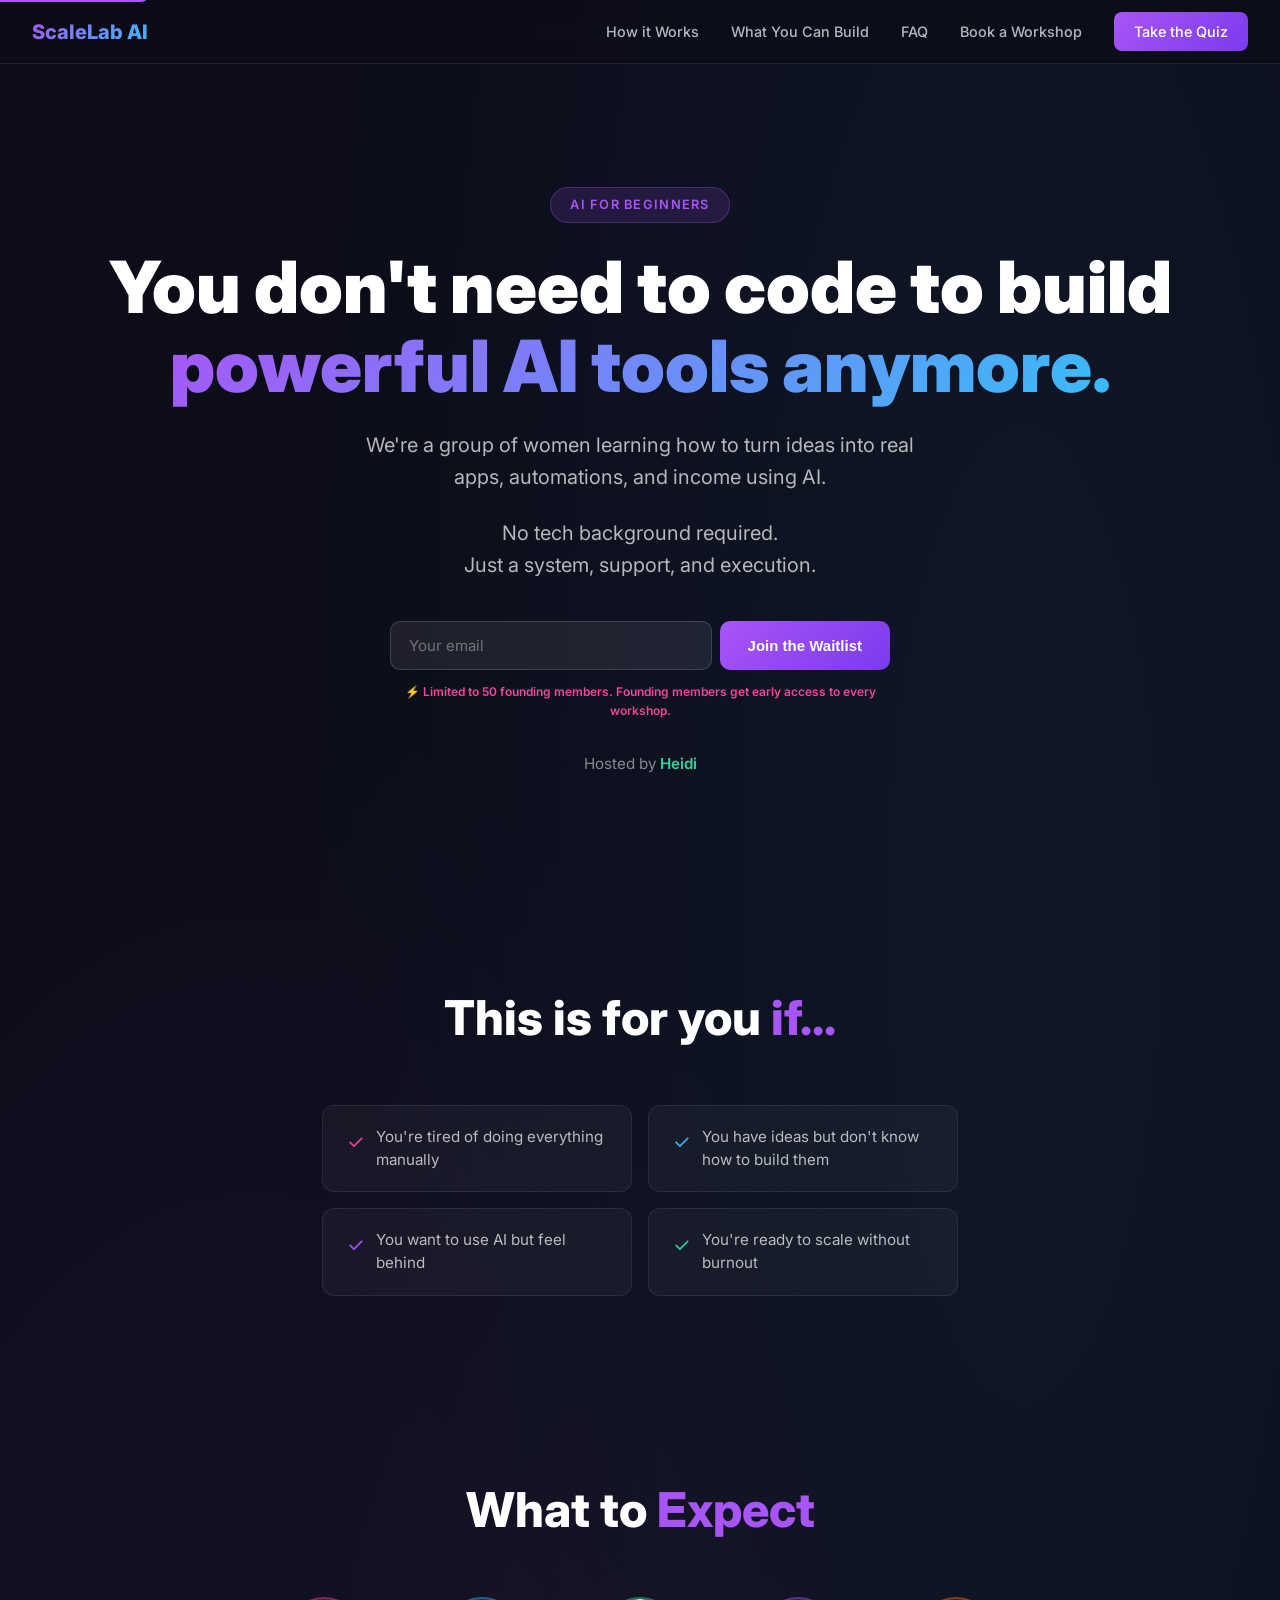
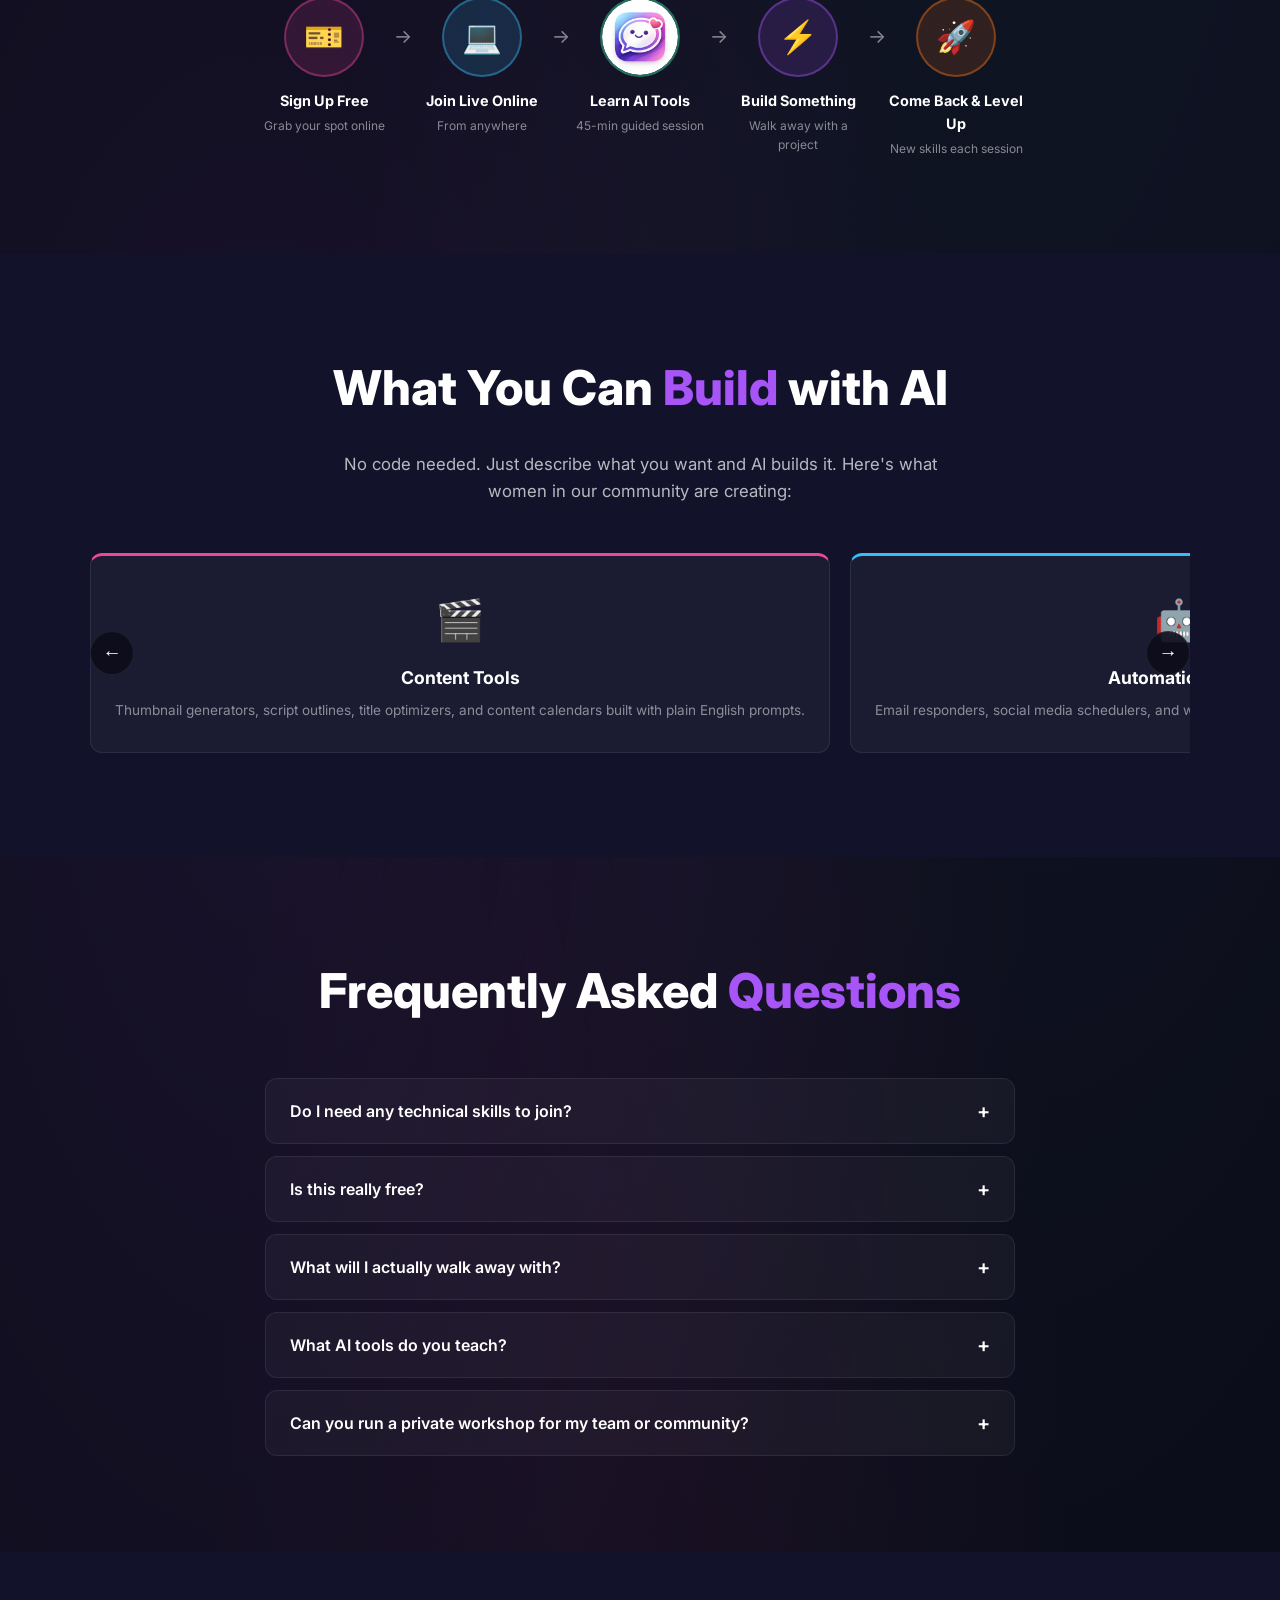
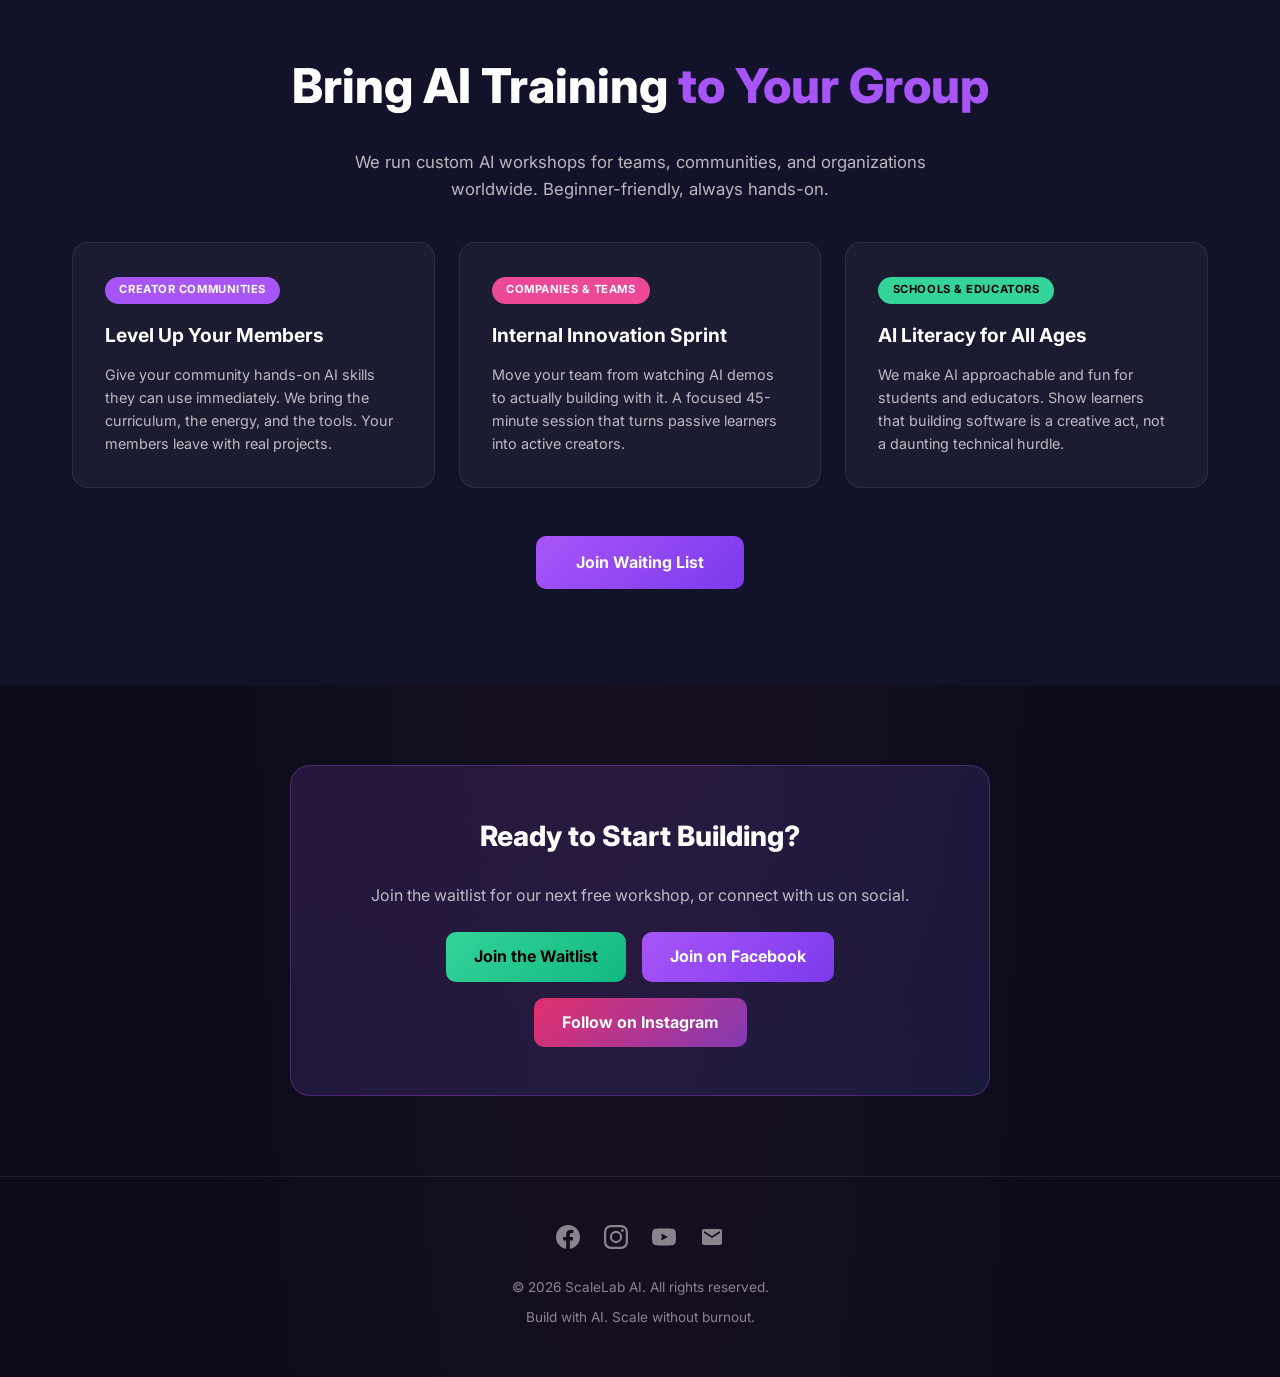
==== commit bffde333: "Fix quiz modal: use inline styles to guarantee visibility Quiz container was invisible due to CSS cl" ====
--- a/index.html
+++ b/index.html
@@ -43,7 +43,7 @@
   <link rel="preconnect" href="https://fonts.googleapis.com">
   <link rel="preconnect" href="https://fonts.gstatic.com" crossorigin>
   <link href="https://fonts.googleapis.com/css2?family=Inter:wght@400;500;600;700;800;900&display=swap" rel="stylesheet">
-  <link rel="stylesheet" href="styles.css">
+  <link rel="stylesheet" href="styles.css?v=3">
 </head>
 <body>
 
@@ -80,7 +80,7 @@
               style="flex: 1; min-width: 220px; padding: 14px 18px; border-radius: 10px; border: 1px solid rgba(255,255,255,0.15); background: rgba(255,255,255,0.08); color: #fff; font-family: Inter, sans-serif; font-size: 15px; outline: none;">
             <button id="signupBtn" type="submit" class="btn-primary" style="padding: 14px 28px; font-size: 15px;">Join the Waitlist</button>
           </div>
-          <p style="font-size: 12px; color: var(--accent-yellow); font-weight: 600; margin-top: 0.75rem;">&#9889; Limited to 50 founding members. Founding members get early access to every workshop.</p>
+          <p style="font-size: 12px; color: var(--accent-pink); font-weight: 600; margin-top: 0.75rem;">&#9889; Limited to 50 founding members. Founding members get early access to every workshop.</p>
         </form>
         <div id="signupSuccess" style="display: none; text-align: center; padding: 1.5rem 0;">
           <span style="font-size: 2.5rem;">&#9889;</span>
@@ -328,29 +328,108 @@
   </footer>
 
   <!-- QUIZ MODAL -->
-  <div id="quizModal" class="quiz-overlay" style="display:none;" onclick="if(event.target===this)closeQuiz()">
-    <div class="quiz-container">
-      <button class="quiz-close" onclick="closeQuiz()" aria-label="Close quiz">&times;</button>
+  <div id="quizModal" style="display:none; position:fixed; inset:0; z-index:9999; background:rgba(0,0,0,0.9); backdrop-filter:blur(20px); padding:1.5rem; overflow-y:auto;" onclick="if(event.target===this)closeQuiz()">
+    <div style="background:#1e1e40; border:2px solid #a855f7; border-radius:20px; padding:2.5rem 2rem; max-width:520px; width:100%; margin:80px auto; position:relative; box-shadow:0 0 80px rgba(168,85,247,0.3);">
+      <button onclick="closeQuiz()" style="position:absolute; top:1rem; right:1rem; background:none; border:none; color:#fff; font-size:2rem; cursor:pointer;">&times;</button>
 
       <!-- Questions -->
       <div id="quizQuestions">
-        <div class="quiz-progress"><span id="quizStep">1</span> of 3</div>
-        <div id="quizQ" class="quiz-question-text"></div>
-        <div id="quizOptions" class="quiz-options"></div>
+        <div style="text-align:center; color:rgba(255,255,255,0.5); font-size:0.8rem; font-weight:600; margin-bottom:1.5rem;"><span id="quizStep">1</span> of 3</div>
+        <div id="quizQ" style="text-align:center; font-size:1.2rem; font-weight:700; color:#fff; margin-bottom:1.5rem; line-height:1.4;"></div>
+        <div id="quizOptions" style="display:flex; flex-direction:column; gap:0.75rem;"></div>
       </div>
 
       <!-- Result -->
-      <div id="quizResult" style="display:none;" class="quiz-result">
-        <div id="quizResultEmoji" class="quiz-result-emoji"></div>
-        <h3 id="quizResultTitle" class="quiz-result-title"></h3>
-        <p id="quizResultMsg" class="quiz-result-msg"></p>
-        <a href="#register" class="btn-primary" onclick="closeQuiz()" style="margin-top: 1.5rem; display: inline-block;">Join the Waitlist</a>
-        <button onclick="resetQuiz()" style="display:block; margin: 1rem auto 0; background:none; border:none; color:var(--text-muted); font-size:0.85rem; cursor:pointer; font-family:inherit; text-decoration:underline;">Retake Quiz</button>
+      <div id="quizResult" style="display:none; text-align:center;">
+        <div id="quizResultEmoji" style="font-size:3rem; margin-bottom:1rem;"></div>
+        <h3 id="quizResultTitle" style="font-size:1.4rem; font-weight:800; margin-bottom:0.75rem;"></h3>
+        <p id="quizResultMsg" style="color:rgba(255,255,255,0.7); font-size:0.95rem; line-height:1.6; max-width:400px; margin:0 auto;"></p>
+        <a href="#register" onclick="closeQuiz()" style="display:inline-block; margin-top:1.5rem; background:linear-gradient(135deg,#a855f7,#7c3aed); color:#fff; padding:0.85rem 2.5rem; border-radius:10px; font-weight:700; text-decoration:none;">Join the Waitlist</a>
+        <button onclick="resetQuiz()" style="display:block; margin:1rem auto 0; background:none; border:none; color:rgba(255,255,255,0.5); font-size:0.85rem; cursor:pointer; text-decoration:underline;">Retake Quiz</button>
       </div>
     </div>
   </div>
 
-  <script src="script.js?v=2"></script>
+  <script src="script.js?v=4"></script>
+  <script>
+    // Quiz inline backup in case script.js has loading issues
+    if (typeof openQuiz === 'undefined') {
+      var quizData = [
+        { q: "What's your biggest challenge right now?", options: [
+          { text: "I spend all day on repetitive tasks and never get to the big stuff", type: "A" },
+          { text: "I have a million ideas but none of them are built yet", type: "B" },
+          { text: "I've got things running but I know AI could take it further", type: "C" }
+        ]},
+        { q: "When you hear \"AI tools,\" what's your first reaction?", options: [
+          { text: "Sounds great but I barely have time to learn something new", type: "A" },
+          { text: "I'm excited but I don't know where to start", type: "B" },
+          { text: "I've tried a few but want to go deeper", type: "C" }
+        ]},
+        { q: "What would make the biggest difference for you this month?", options: [
+          { text: "Getting 5 hours back in my week", type: "A" },
+          { text: "Turning one of my ideas into something real", type: "B" },
+          { text: "Automating or scaling what's already working", type: "C" }
+        ]}
+      ];
+      var quizResults = {
+        A: { emoji: "&#128165;", title: "The Overwhelmed Operator", msg: "You're doing too much by hand. Your first win with AI is automating the tasks that drain your energy. In our workshops, you'll build your first automation in 45 minutes.", color: "pink" },
+        B: { emoji: "&#128161;", title: "The Idea Machine", msg: "You don't lack creativity. You lack a build system. In our workshops, you'll go from idea to working prototype in a single session. No code, no overwhelm.", color: "blue" },
+        C: { emoji: "&#128640;", title: "The System Scaler", msg: "You've got the foundation. Now it's time to plug in AI and multiply your output. Our workshops will show you how to layer AI into what you've already built.", color: "green" }
+      };
+      var quizAnswers = [], quizStep = 0;
+      function openQuiz() {
+        quizAnswers = []; quizStep = 0;
+        document.getElementById('quizModal').style.display = 'flex';
+        document.getElementById('quizQuestions').style.display = 'block';
+        document.getElementById('quizResult').style.display = 'none';
+        document.body.style.overflow = 'hidden';
+        renderQuestion();
+      }
+      function closeQuiz() {
+        document.getElementById('quizModal').style.display = 'none';
+        document.body.style.overflow = '';
+      }
+      function renderQuestion() {
+        var data = quizData[quizStep];
+        document.getElementById('quizStep').textContent = quizStep + 1;
+        document.getElementById('quizQ').textContent = data.q;
+        var el = document.getElementById('quizOptions');
+        el.innerHTML = '';
+        data.options.forEach(function(opt) {
+          var btn = document.createElement('button');
+          btn.className = 'quiz-option';
+          btn.textContent = opt.text;
+          btn.onclick = function() { selectAnswer(opt.type); };
+          el.appendChild(btn);
+        });
+      }
+      function selectAnswer(type) {
+        quizAnswers.push(type); quizStep++;
+        if (quizStep < quizData.length) renderQuestion(); else showResult();
+      }
+      function showResult() {
+        var counts = { A: 0, B: 0, C: 0 };
+        quizAnswers.forEach(function(a) { counts[a]++; });
+        var winner = quizAnswers[0];
+        if (counts.A > counts[winner]) winner = 'A';
+        if (counts.B > counts[winner]) winner = 'B';
+        if (counts.C > counts[winner]) winner = 'C';
+        var r = quizResults[winner];
+        document.getElementById('quizQuestions').style.display = 'none';
+        document.getElementById('quizResult').style.display = 'block';
+        document.getElementById('quizResultEmoji').innerHTML = r.emoji;
+        document.getElementById('quizResultTitle').textContent = r.title;
+        document.getElementById('quizResultTitle').className = 'quiz-result-title ' + r.color;
+        document.getElementById('quizResultMsg').textContent = r.msg;
+      }
+      function resetQuiz() {
+        quizAnswers = []; quizStep = 0;
+        document.getElementById('quizQuestions').style.display = 'block';
+        document.getElementById('quizResult').style.display = 'none';
+        renderQuestion();
+      }
+    }
+  </script>
 
   <!-- MailerLite SDK -->
   <script src="https://groot.mailerlite.com/js/w/webforms.min.js?v95037e5bac78f29ed026832ca21a7c7b" type="text/javascript"></script>
--- a/styles.css
+++ b/styles.css
@@ -634,14 +634,15 @@
 }
 
 .quiz-container {
-  background: var(--bg-secondary);
-  border: 1px solid var(--border-subtle);
+  background: #1a1a3a;
+  border: 1px solid rgba(168, 85, 247, 0.3);
   border-radius: 20px;
   padding: 2.5rem 2rem;
   max-width: 520px;
   width: 100%;
   position: relative;
   animation: fadeUp 0.4s ease-out;
+  box-shadow: 0 0 60px rgba(168, 85, 247, 0.15), 0 20px 60px rgba(0, 0, 0, 0.5);
 }
 
 .quiz-close {
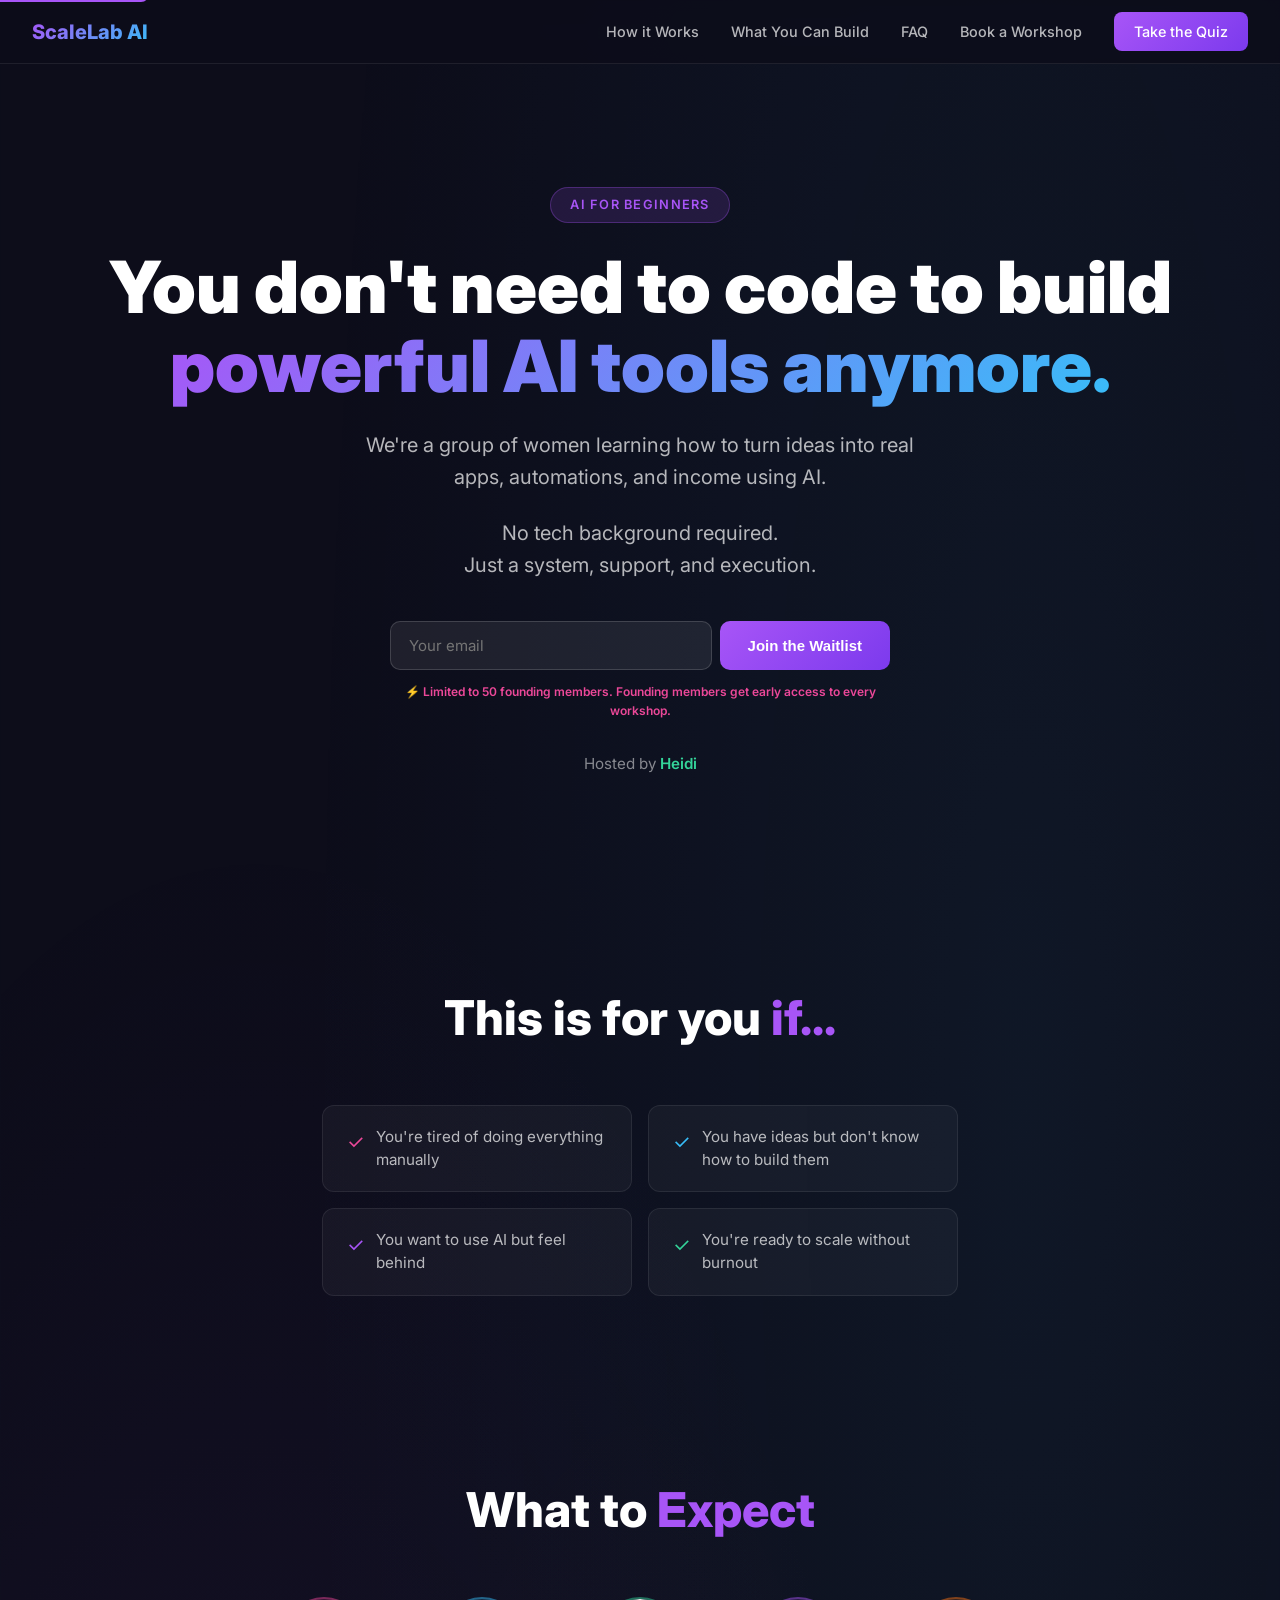
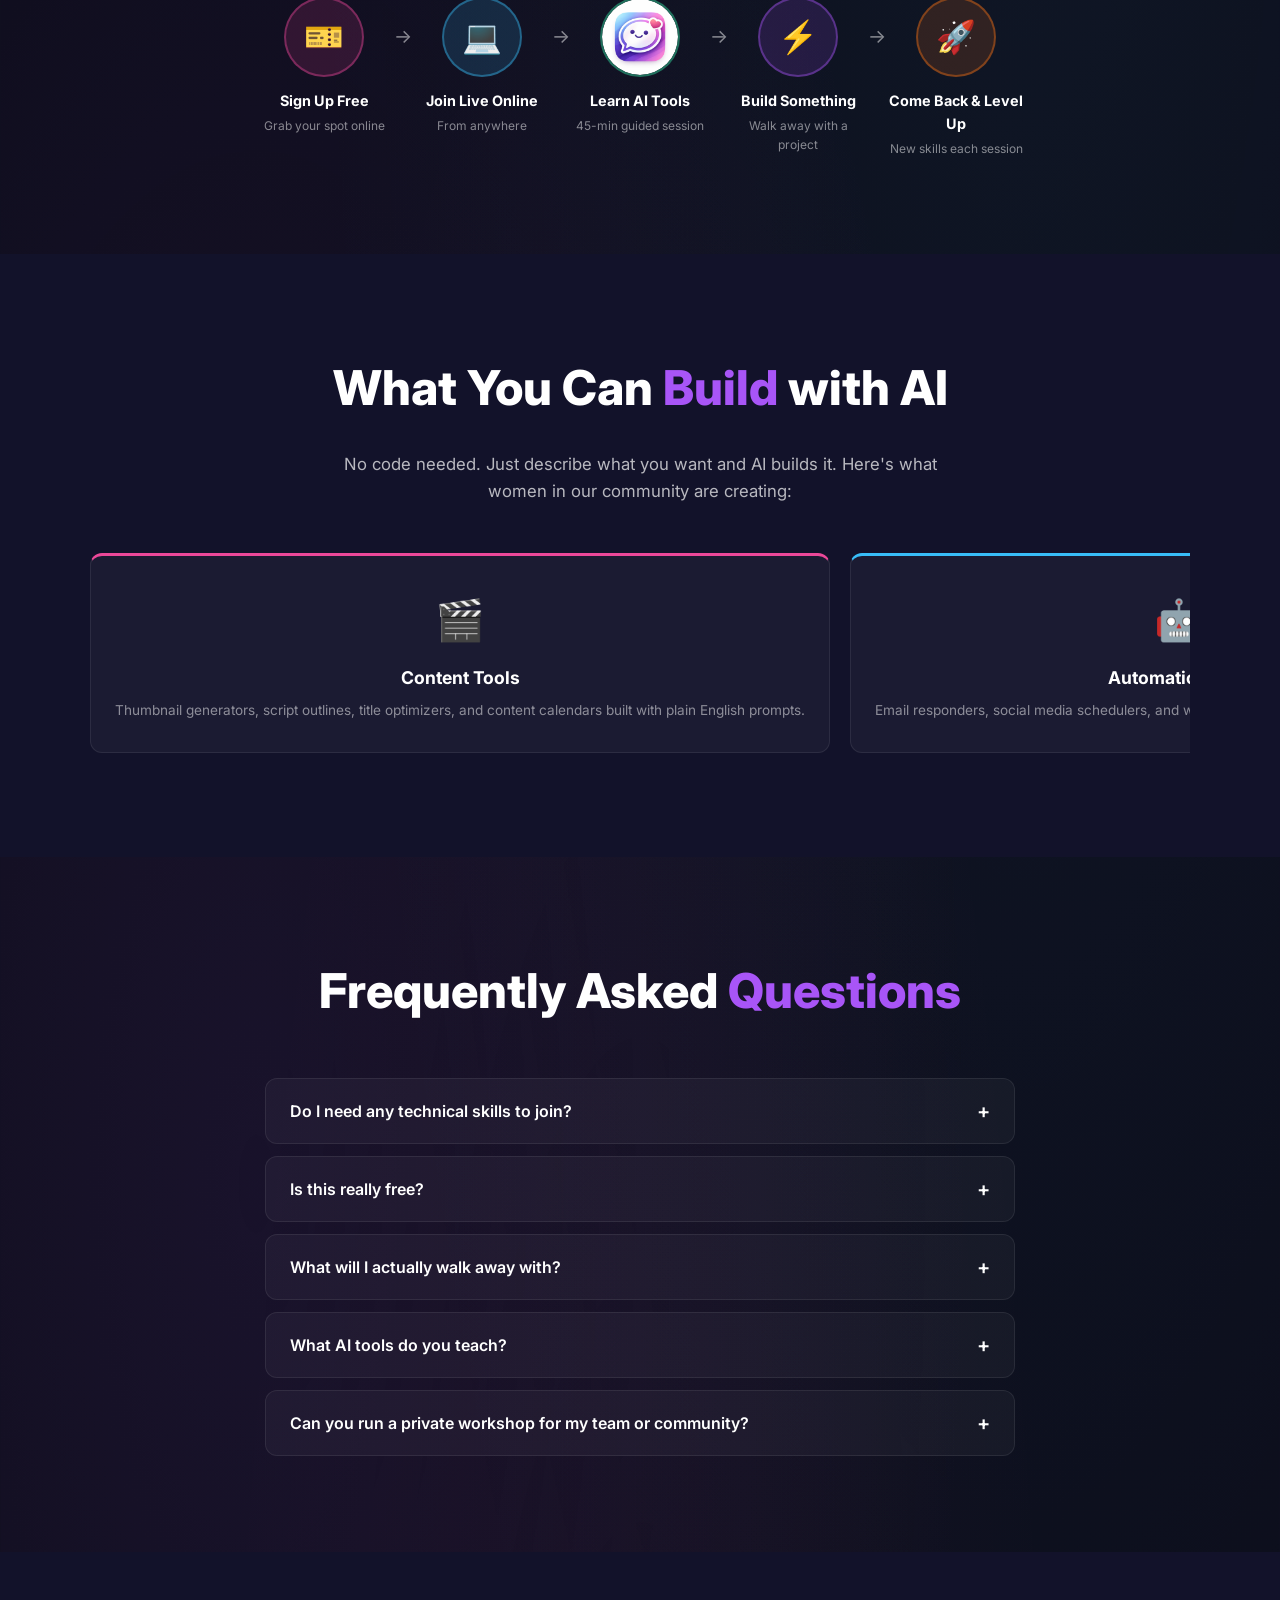
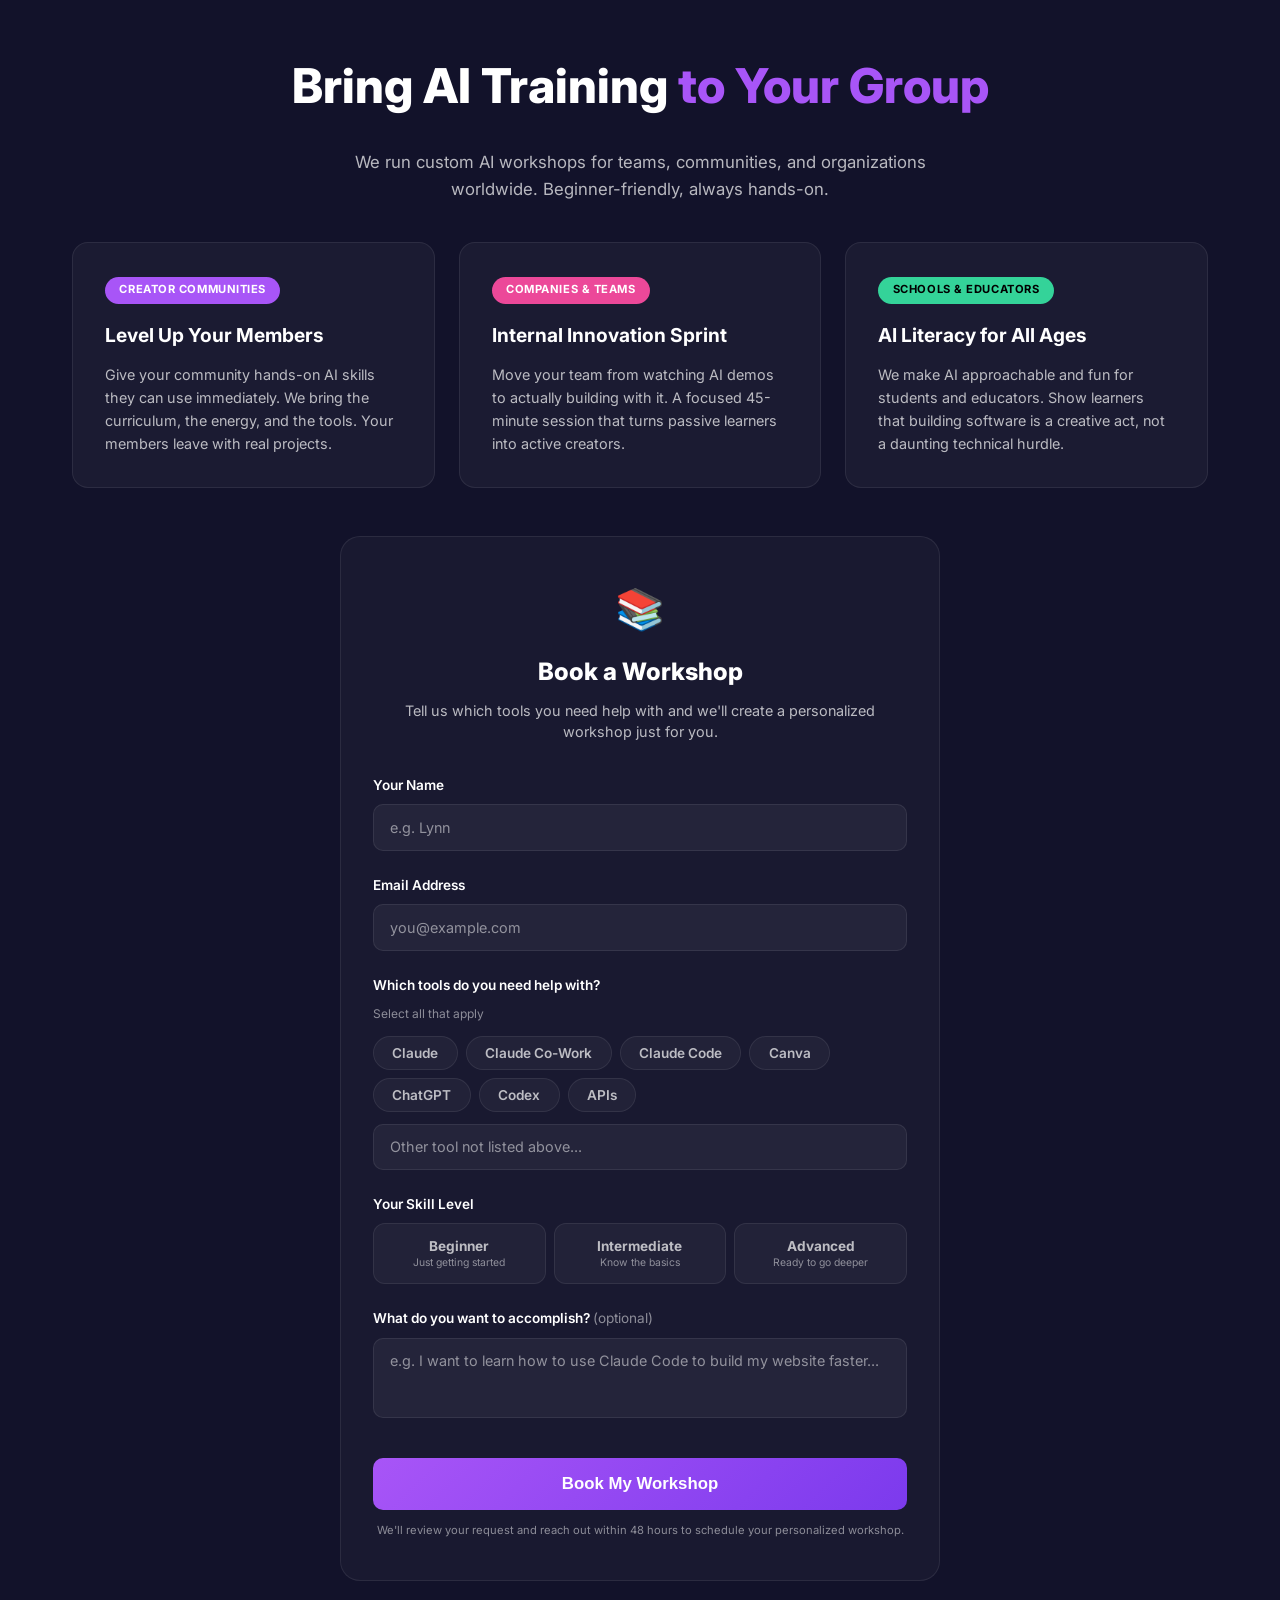
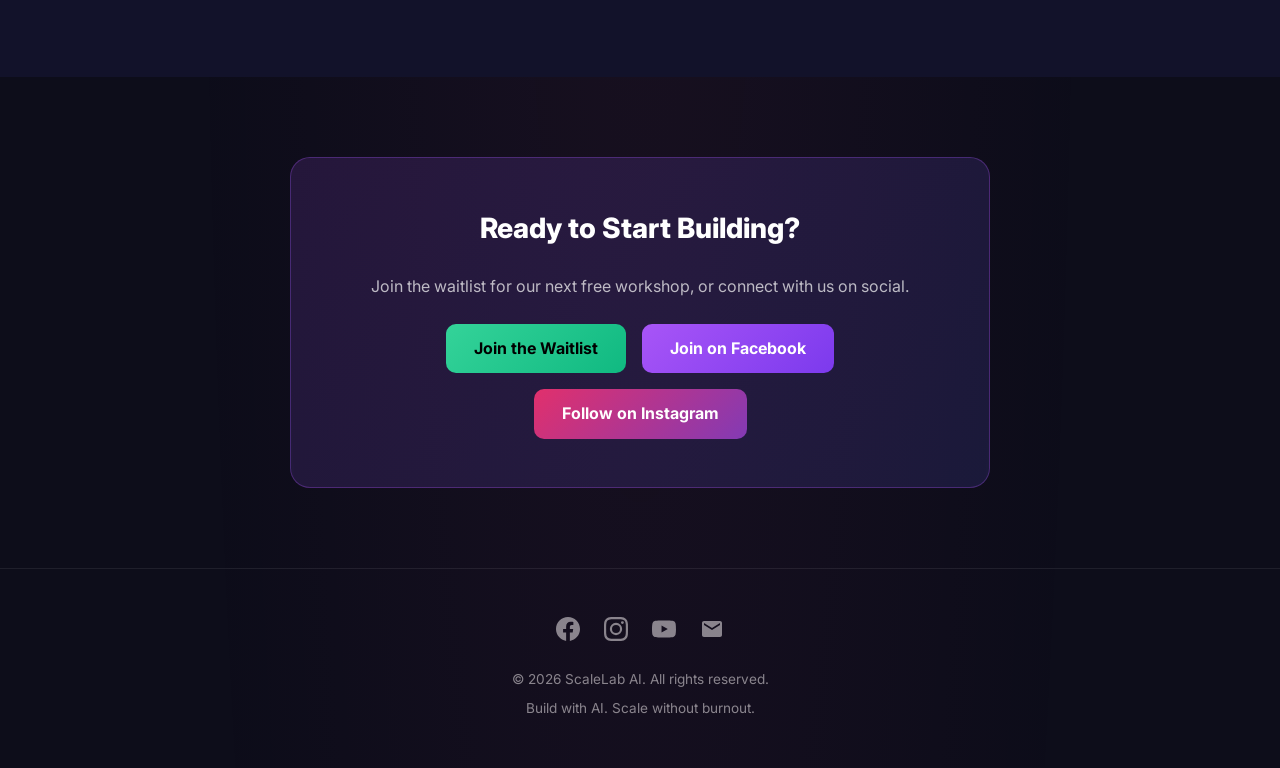
==== commit 998f374d: "Add Book a Workshop form with tool selection pills, skill level, and goal field Replaces the mailto " ====
--- a/index.html
+++ b/index.html
@@ -43,7 +43,7 @@
   <link rel="preconnect" href="https://fonts.googleapis.com">
   <link rel="preconnect" href="https://fonts.gstatic.com" crossorigin>
   <link href="https://fonts.googleapis.com/css2?family=Inter:wght@400;500;600;700;800;900&display=swap" rel="stylesheet">
-  <link rel="stylesheet" href="styles.css?v=3">
+  <link rel="stylesheet" href="styles.css?v=4">
 </head>
 <body>
 
@@ -56,7 +56,7 @@
       <a href="#how-it-works">How it Works</a>
       <a href="#what-you-build">What You Can Build</a>
       <a href="#faq">FAQ</a>
-      <a href="#host">Book a Workshop</a>
+      <a href="#workshop-form">Book a Workshop</a>
       <a href="#" class="nav-cta" onclick="openQuiz(); return false;">Take the Quiz</a>
     </div>
     <button class="mobile-toggle" onclick="document.getElementById('navLinks').classList.toggle('open')" aria-label="Toggle menu">&#9776;</button>
@@ -165,7 +165,6 @@
       <p class="section-desc">No code needed. Just describe what you want and AI builds it. Here's what women in our community are creating:</p>
 
       <div class="carousel-wrapper">
-        <button class="carousel-btn prev" onclick="scrollCarousel(-1)" aria-label="Scroll left">&larr;</button>
         <div class="carousel-track" id="carouselTrack">
           <div class="carousel-card">
             <div class="card-emoji" aria-hidden="true">&#127916;</div>
@@ -203,7 +202,6 @@
             <p>The only limit is what you can describe. You're one session away from a working prototype.</p>
           </div>
         </div>
-        <button class="carousel-btn next" onclick="scrollCarousel(1)" aria-label="Scroll right">&rarr;</button>
       </div>
     </div>
   </section>
@@ -286,8 +284,81 @@
         </div>
       </div>
 
-      <div class="host-cta">
-        <a href="mailto:support@lynnheidi.com?subject=Workshop%20Inquiry&body=Hi%20Heidi,%20I'm%20interested%20in%20hosting%20a%20workshop%20for%20my%20group." class="btn-primary">Join Waiting List</a>
+      <!-- BOOK A WORKSHOP FORM -->
+      <div class="workshop-form-wrapper" id="workshop-form">
+        <div class="workshop-form-header">
+          <div class="workshop-form-icon">&#128218;</div>
+          <h3>Book a Workshop</h3>
+          <p>Tell us which tools you need help with and we'll create a personalized workshop just for you.</p>
+        </div>
+
+        <form id="workshopForm" onsubmit="return handleWorkshopSubmit(event)">
+          <!-- Name -->
+          <div class="form-group">
+            <label for="wsName">Your Name</label>
+            <input type="text" id="wsName" placeholder="e.g. Lynn" required>
+          </div>
+
+          <!-- Email -->
+          <div class="form-group">
+            <label for="wsEmail">Email Address</label>
+            <input type="email" id="wsEmail" placeholder="you@example.com" autocomplete="email" required>
+          </div>
+
+          <!-- Tool Selection -->
+          <div class="form-group">
+            <label>Which tools do you need help with?</label>
+            <p class="form-hint">Select all that apply</p>
+            <div class="tool-pills" id="toolPills">
+              <button type="button" class="tool-pill" data-tool="Claude" onclick="togglePill(this)">Claude</button>
+              <button type="button" class="tool-pill" data-tool="Claude Co-Work" onclick="togglePill(this)">Claude Co-Work</button>
+              <button type="button" class="tool-pill" data-tool="Claude Code" onclick="togglePill(this)">Claude Code</button>
+              <button type="button" class="tool-pill" data-tool="Canva" onclick="togglePill(this)">Canva</button>
+              <button type="button" class="tool-pill" data-tool="ChatGPT" onclick="togglePill(this)">ChatGPT</button>
+              <button type="button" class="tool-pill" data-tool="Codex" onclick="togglePill(this)">Codex</button>
+              <button type="button" class="tool-pill" data-tool="APIs" onclick="togglePill(this)">APIs</button>
+            </div>
+            <input type="text" id="wsOtherTool" placeholder="Other tool not listed above...">
+            <p class="form-error" id="toolError" style="display:none;">Please select at least one tool or type your own</p>
+          </div>
+
+          <!-- Skill Level -->
+          <div class="form-group">
+            <label>Your Skill Level</label>
+            <div class="skill-levels" id="skillLevels">
+              <button type="button" class="skill-btn" data-level="beginner" onclick="selectSkill(this)">
+                <span class="skill-label">Beginner</span>
+                <span class="skill-desc">Just getting started</span>
+              </button>
+              <button type="button" class="skill-btn" data-level="intermediate" onclick="selectSkill(this)">
+                <span class="skill-label">Intermediate</span>
+                <span class="skill-desc">Know the basics</span>
+              </button>
+              <button type="button" class="skill-btn" data-level="advanced" onclick="selectSkill(this)">
+                <span class="skill-label">Advanced</span>
+                <span class="skill-desc">Ready to go deeper</span>
+              </button>
+            </div>
+            <p class="form-error" id="skillError" style="display:none;">Please select your skill level</p>
+          </div>
+
+          <!-- Goal -->
+          <div class="form-group">
+            <label for="wsGoal">What do you want to accomplish? <span class="label-optional">(optional)</span></label>
+            <textarea id="wsGoal" rows="3" placeholder="e.g. I want to learn how to use Claude Code to build my website faster..."></textarea>
+          </div>
+
+          <!-- Submit -->
+          <button type="submit" id="wsSubmitBtn" class="btn-primary workshop-submit">Book My Workshop</button>
+          <p class="form-footer">We'll review your request and reach out within 48 hours to schedule your personalized workshop.</p>
+        </form>
+
+        <!-- Success state -->
+        <div id="workshopSuccess" style="display:none; text-align:center; padding:3rem 1rem;">
+          <div style="width:64px; height:64px; border-radius:50%; background:rgba(168,85,247,0.15); display:flex; align-items:center; justify-content:center; margin:0 auto 1.25rem; font-size:1.75rem;">&#10003;</div>
+          <h3 style="font-size:1.5rem; font-weight:800; margin-bottom:0.5rem;">You're all set!</h3>
+          <p style="color:var(--text-secondary); max-width:320px; margin:0 auto;">Your workshop request has been received. Check your email for next steps.</p>
+        </div>
       </div>
     </div>
   </section>
@@ -350,7 +421,7 @@
     </div>
   </div>
 
-  <script src="script.js?v=4"></script>
+  <script src="script.js?v=5"></script>
   <script>
     // Quiz inline backup in case script.js has loading issues
     if (typeof openQuiz === 'undefined') {
--- a/styles.css
+++ b/styles.css
@@ -352,27 +352,7 @@
 .carousel-card h3 { font-size: 1.1rem; font-weight: 700; margin-bottom: 0.5rem; }
 .carousel-card p { font-size: 0.85rem; color: var(--text-muted); line-height: 1.5; }
 
-.carousel-btn {
-  position: absolute;
-  top: 50%;
-  transform: translateY(-50%);
-  width: 44px;
-  height: 44px;
-  border-radius: 50%;
-  border: 1px solid var(--border-subtle);
-  background: rgba(13, 13, 26, 0.9);
-  color: white;
-  font-size: 1.2rem;
-  cursor: pointer;
-  display: flex;
-  align-items: center;
-  justify-content: center;
-  z-index: 5;
-  transition: background 0.2s;
-}
-.carousel-btn:hover { background: rgba(168, 85, 247, 0.3); }
-.carousel-btn.prev { left: 0; }
-.carousel-btn.next { right: 0; }
+.carousel-btn { display: none; }
 
 /* ===== FAQ ===== */
 .faq { padding: 6rem 0; }
@@ -496,6 +476,209 @@
   cursor: pointer;
 }
 .btn-primary:hover { opacity: 0.9; transform: translateY(-2px); }
+
+/* ===== WORKSHOP FORM ===== */
+.workshop-form-wrapper {
+  max-width: 600px;
+  margin: 3rem auto 0;
+  background: rgba(255, 255, 255, 0.03);
+  border: 1px solid var(--border-subtle);
+  border-radius: 20px;
+  padding: 2.5rem 2rem;
+}
+
+.workshop-form-header {
+  text-align: center;
+  margin-bottom: 2rem;
+}
+
+.workshop-form-icon {
+  font-size: 2.5rem;
+  margin-bottom: 0.75rem;
+}
+
+.workshop-form-header h3 {
+  font-size: 1.5rem;
+  font-weight: 800;
+  margin-bottom: 0.5rem;
+}
+
+.workshop-form-header p {
+  color: var(--text-secondary);
+  font-size: 0.9rem;
+  line-height: 1.5;
+}
+
+.form-group {
+  margin-bottom: 1.5rem;
+}
+
+.form-group label {
+  display: block;
+  font-size: 0.85rem;
+  font-weight: 600;
+  color: var(--text-primary);
+  margin-bottom: 0.5rem;
+}
+
+.label-optional {
+  font-weight: 400;
+  color: var(--text-muted);
+}
+
+.form-hint {
+  font-size: 0.75rem;
+  color: var(--text-muted);
+  margin-bottom: 0.75rem;
+}
+
+.form-group input[type="text"],
+.form-group input[type="email"],
+.form-group textarea {
+  width: 100%;
+  padding: 0.85rem 1rem;
+  border-radius: 10px;
+  border: 1px solid var(--border-subtle);
+  background: rgba(255, 255, 255, 0.05);
+  color: var(--text-primary);
+  font-family: 'Inter', sans-serif;
+  font-size: 0.9rem;
+  outline: none;
+  transition: border-color 0.2s, background 0.2s;
+}
+
+.form-group input:focus,
+.form-group textarea:focus {
+  border-color: var(--accent-purple);
+  background: rgba(255, 255, 255, 0.08);
+}
+
+.form-group input::placeholder,
+.form-group textarea::placeholder {
+  color: var(--text-muted);
+}
+
+.form-group textarea {
+  resize: none;
+}
+
+.form-error {
+  color: var(--accent-pink);
+  font-size: 0.75rem;
+  font-weight: 600;
+  margin-top: 0.5rem;
+}
+
+/* Tool pills */
+.tool-pills {
+  display: flex;
+  flex-wrap: wrap;
+  gap: 0.5rem;
+  margin-bottom: 0.75rem;
+}
+
+.tool-pill {
+  padding: 0.5rem 1.15rem;
+  border-radius: 50px;
+  font-size: 0.85rem;
+  font-weight: 600;
+  font-family: 'Inter', sans-serif;
+  cursor: pointer;
+  transition: all 0.2s;
+  border: 1px solid var(--border-subtle);
+  background: rgba(255, 255, 255, 0.04);
+  color: var(--text-secondary);
+}
+
+.tool-pill:hover {
+  border-color: rgba(168, 85, 247, 0.4);
+  background: rgba(168, 85, 247, 0.08);
+  color: var(--text-primary);
+}
+
+.tool-pill.active {
+  background: var(--gradient-purple);
+  border-color: var(--accent-purple);
+  color: #fff;
+  box-shadow: 0 4px 15px rgba(168, 85, 247, 0.3);
+}
+
+.tool-pill.active::before {
+  content: '\2713 ';
+  font-weight: 700;
+}
+
+/* Skill level buttons */
+.skill-levels {
+  display: grid;
+  grid-template-columns: repeat(3, 1fr);
+  gap: 0.5rem;
+}
+
+.skill-btn {
+  padding: 0.85rem 0.5rem;
+  border-radius: 12px;
+  border: 1px solid var(--border-subtle);
+  background: rgba(255, 255, 255, 0.04);
+  color: var(--text-secondary);
+  cursor: pointer;
+  transition: all 0.2s;
+  text-align: center;
+  font-family: 'Inter', sans-serif;
+}
+
+.skill-btn:hover {
+  border-color: rgba(168, 85, 247, 0.4);
+  background: rgba(168, 85, 247, 0.08);
+}
+
+.skill-btn.active {
+  background: var(--gradient-purple);
+  border-color: var(--accent-purple);
+  color: #fff;
+  box-shadow: 0 4px 15px rgba(168, 85, 247, 0.3);
+}
+
+.skill-label {
+  display: block;
+  font-size: 0.85rem;
+  font-weight: 700;
+}
+
+.skill-desc {
+  display: block;
+  font-size: 0.65rem;
+  margin-top: 0.15rem;
+  opacity: 0.7;
+}
+
+.skill-btn.active .skill-desc {
+  opacity: 0.9;
+}
+
+/* Submit */
+.workshop-submit {
+  width: 100%;
+  margin-top: 0.5rem;
+  padding: 1rem 2rem;
+  font-size: 1.05rem;
+}
+
+.form-footer {
+  text-align: center;
+  font-size: 0.7rem;
+  color: var(--text-muted);
+  margin-top: 0.75rem;
+}
+
+@media (max-width: 768px) {
+  .workshop-form-wrapper {
+    padding: 2rem 1.25rem;
+  }
+  .skill-levels {
+    grid-template-columns: 1fr;
+  }
+}
 
 /* ===== STAY CONNECTED ===== */
 .stay-connected {
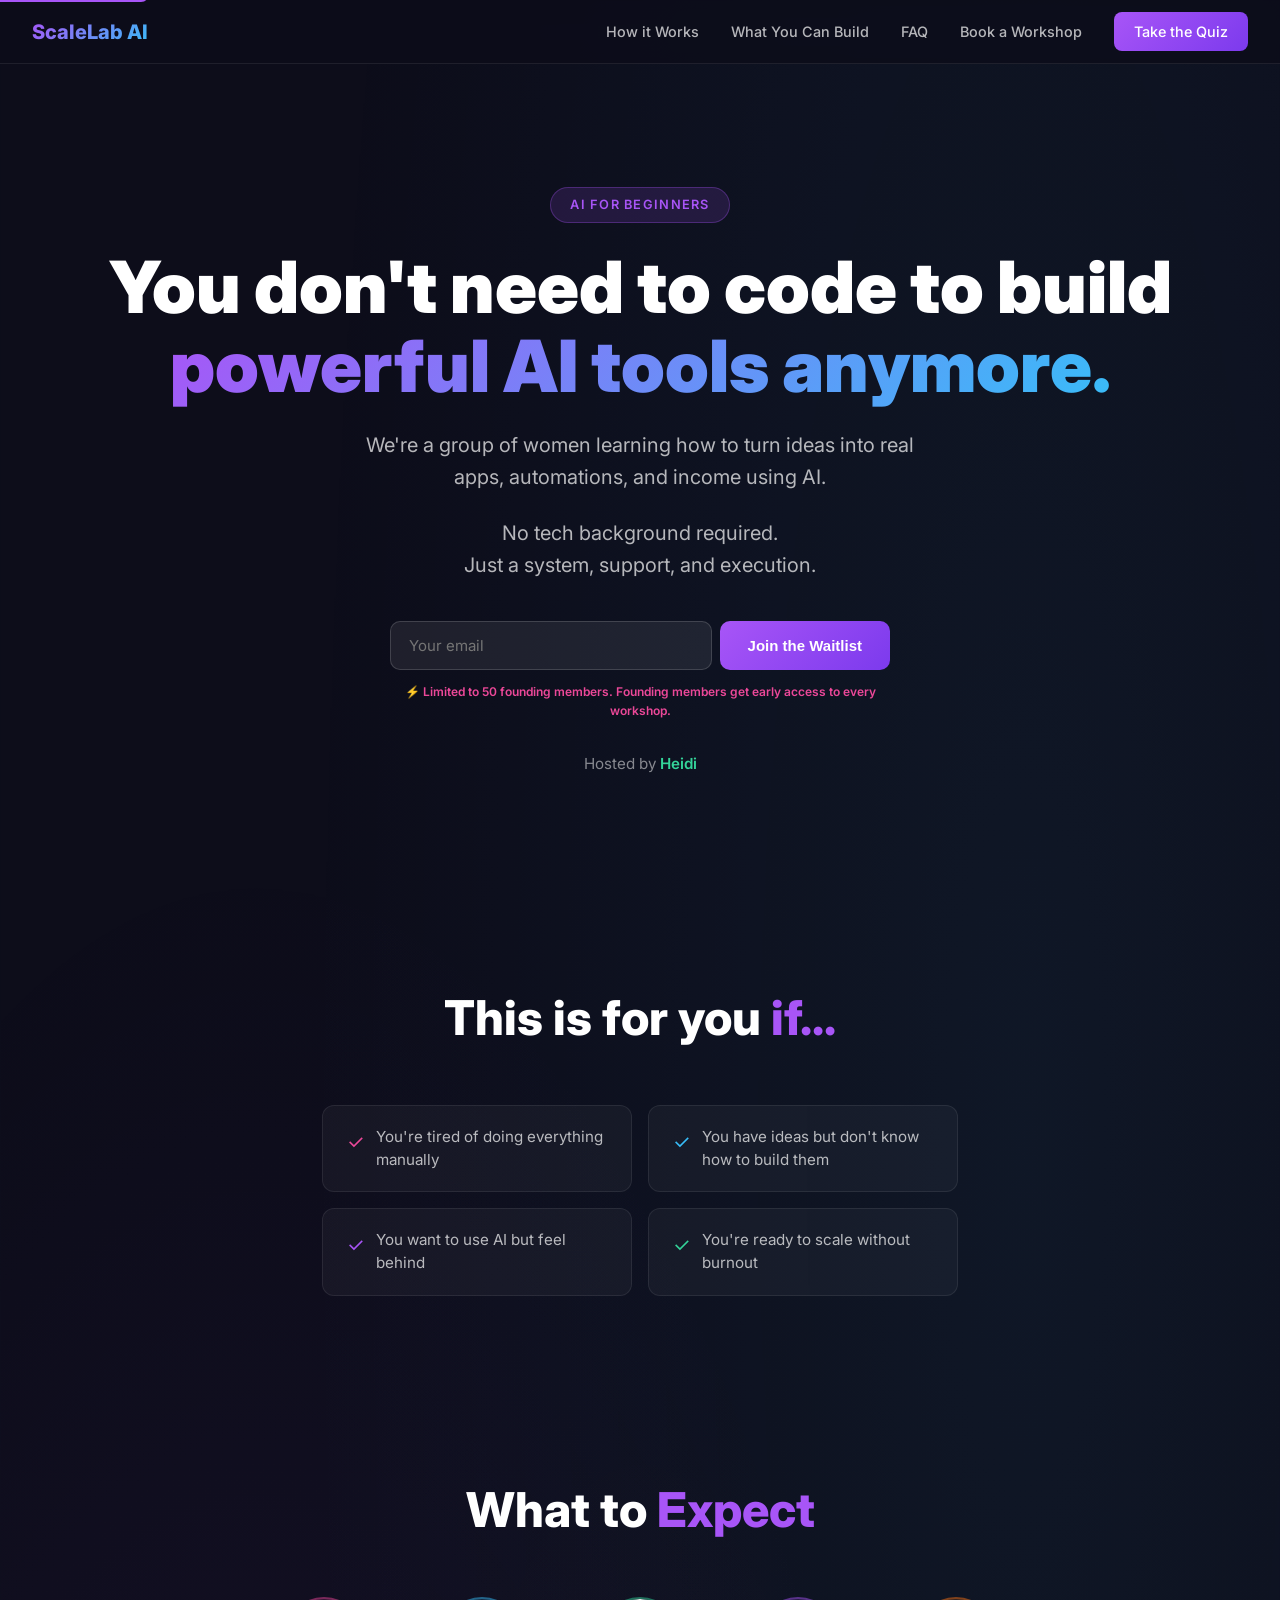
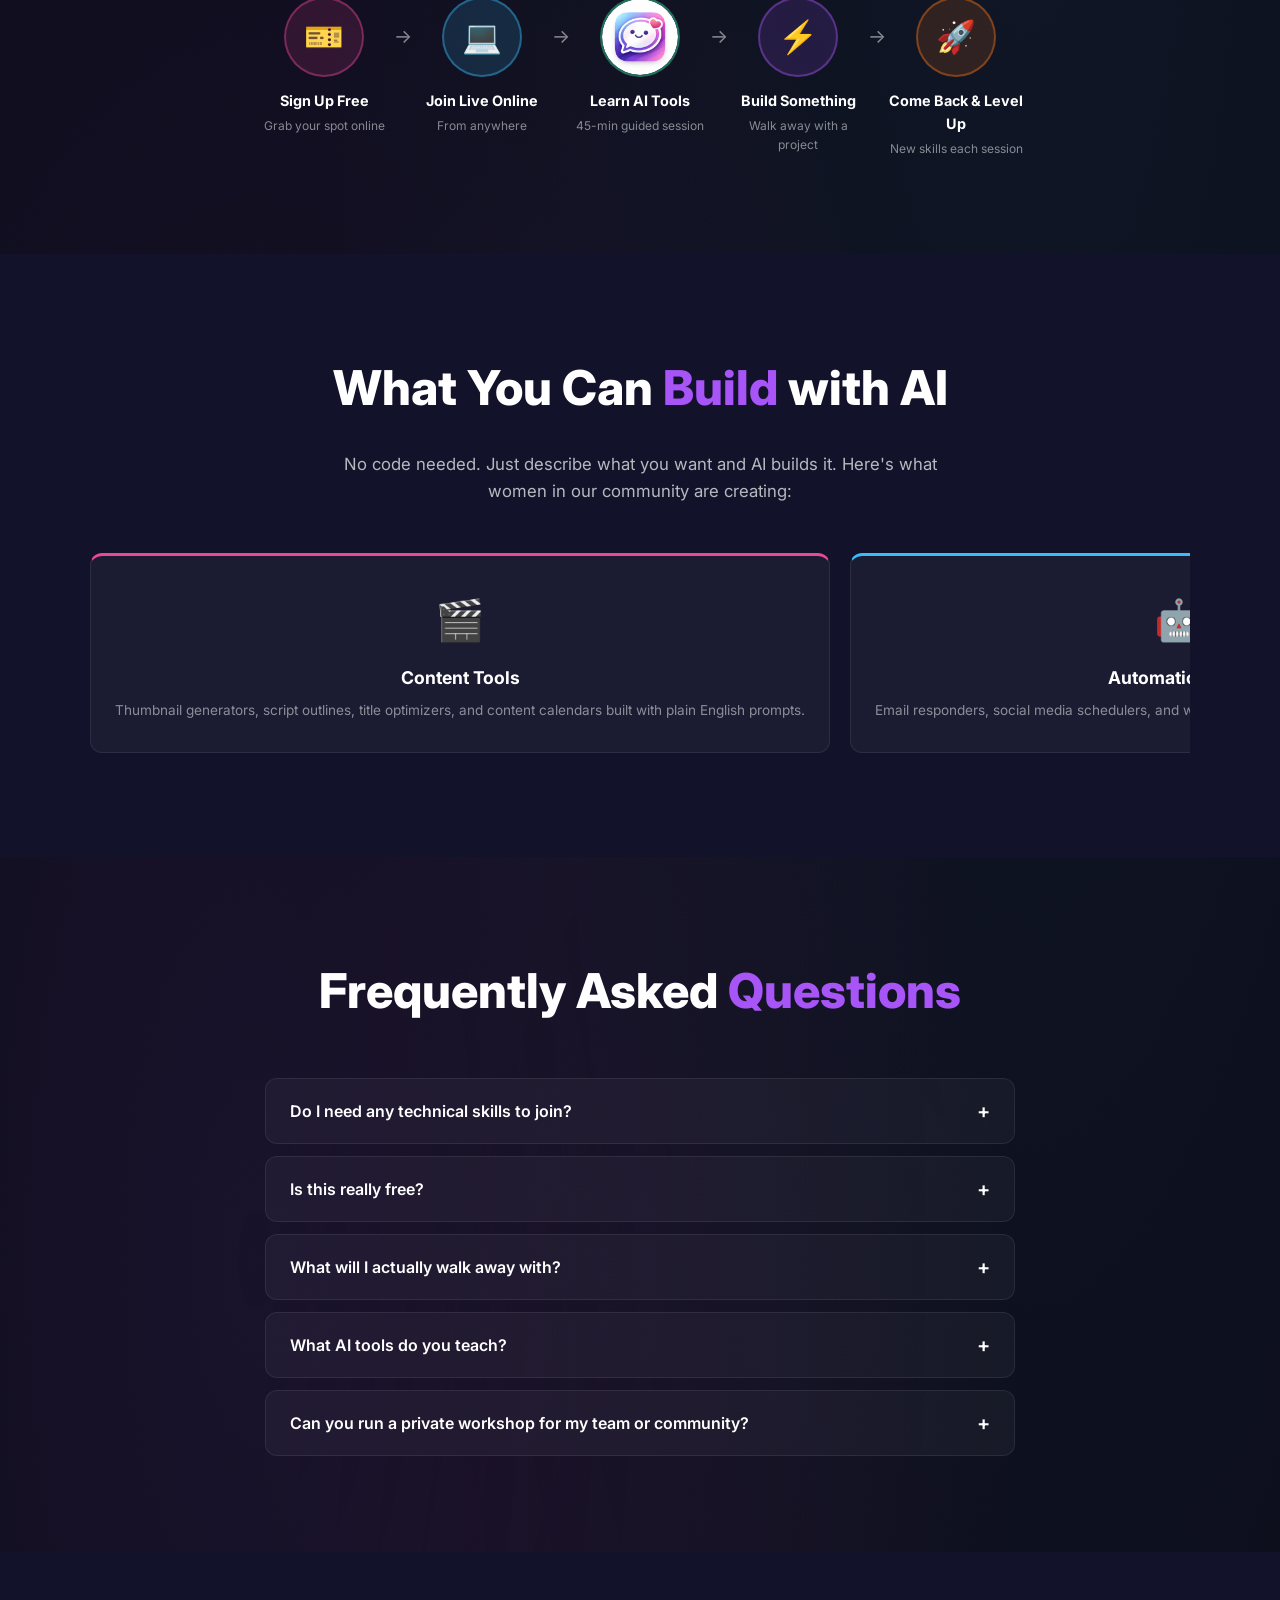
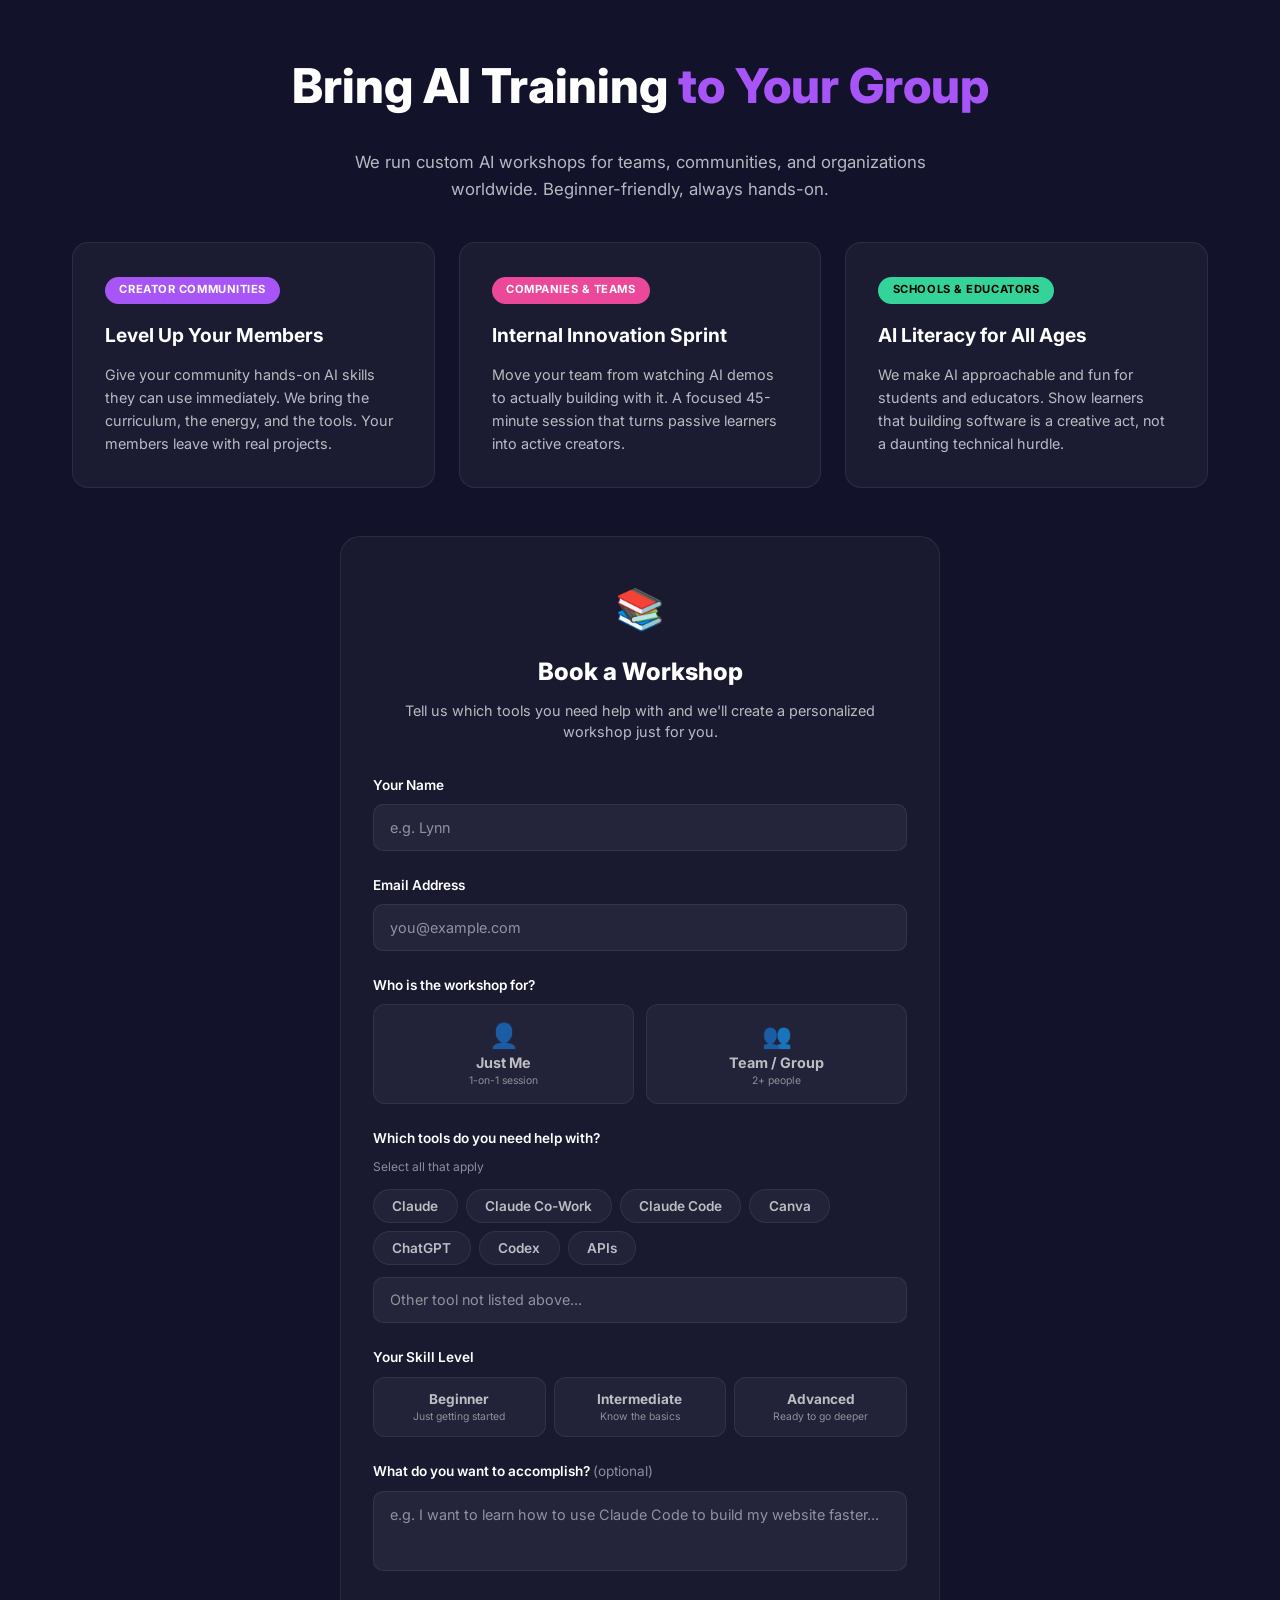
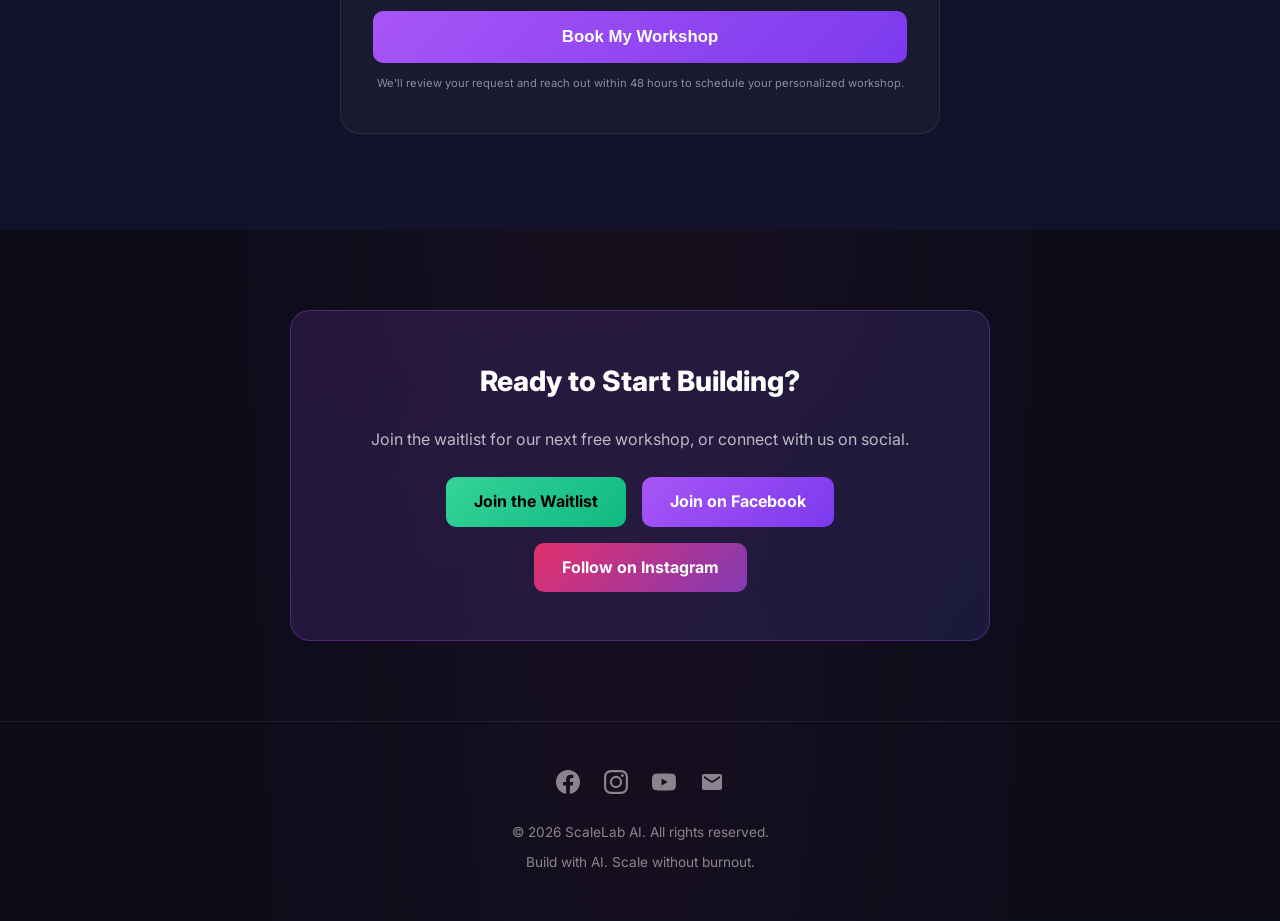
==== commit 2af16664: "Add individual vs team/group workshop type selector to booking form Co-Authored-By: Claude Opus 4.6 " ====
--- a/index.html
+++ b/index.html
@@ -303,6 +303,24 @@
           <div class="form-group">
             <label for="wsEmail">Email Address</label>
             <input type="email" id="wsEmail" placeholder="you@example.com" autocomplete="email" required>
+          </div>
+
+          <!-- Workshop Type -->
+          <div class="form-group">
+            <label>Who is the workshop for?</label>
+            <div class="workshop-type-btns" id="workshopType">
+              <button type="button" class="type-btn" data-type="individual" onclick="selectType(this)">
+                <span class="type-icon">&#128100;</span>
+                <span class="type-label">Just Me</span>
+                <span class="type-desc">1-on-1 session</span>
+              </button>
+              <button type="button" class="type-btn" data-type="team" onclick="selectType(this)">
+                <span class="type-icon">&#128101;</span>
+                <span class="type-label">Team / Group</span>
+                <span class="type-desc">2+ people</span>
+              </button>
+            </div>
+            <p class="form-error" id="typeError" style="display:none;">Please select who the workshop is for</p>
           </div>
 
           <!-- Tool Selection -->
--- a/styles.css
+++ b/styles.css
@@ -569,6 +569,60 @@
   margin-top: 0.5rem;
 }
 
+/* Workshop type selector */
+.workshop-type-btns {
+  display: grid;
+  grid-template-columns: 1fr 1fr;
+  gap: 0.75rem;
+}
+
+.type-btn {
+  padding: 1rem 0.75rem;
+  border-radius: 12px;
+  border: 1px solid var(--border-subtle);
+  background: rgba(255, 255, 255, 0.04);
+  color: var(--text-secondary);
+  cursor: pointer;
+  transition: all 0.2s;
+  text-align: center;
+  font-family: 'Inter', sans-serif;
+}
+
+.type-btn:hover {
+  border-color: rgba(168, 85, 247, 0.4);
+  background: rgba(168, 85, 247, 0.08);
+}
+
+.type-btn.active {
+  background: var(--gradient-purple);
+  border-color: var(--accent-purple);
+  color: #fff;
+  box-shadow: 0 4px 15px rgba(168, 85, 247, 0.3);
+}
+
+.type-icon {
+  display: block;
+  font-size: 1.5rem;
+  margin-bottom: 0.25rem;
+}
+
+.type-label {
+  display: block;
+  font-size: 0.9rem;
+  font-weight: 700;
+}
+
+.type-desc {
+  display: block;
+  font-size: 0.65rem;
+  margin-top: 0.15rem;
+  opacity: 0.7;
+}
+
+.type-btn.active .type-desc {
+  opacity: 0.9;
+}
+
 /* Tool pills */
 .tool-pills {
   display: flex;
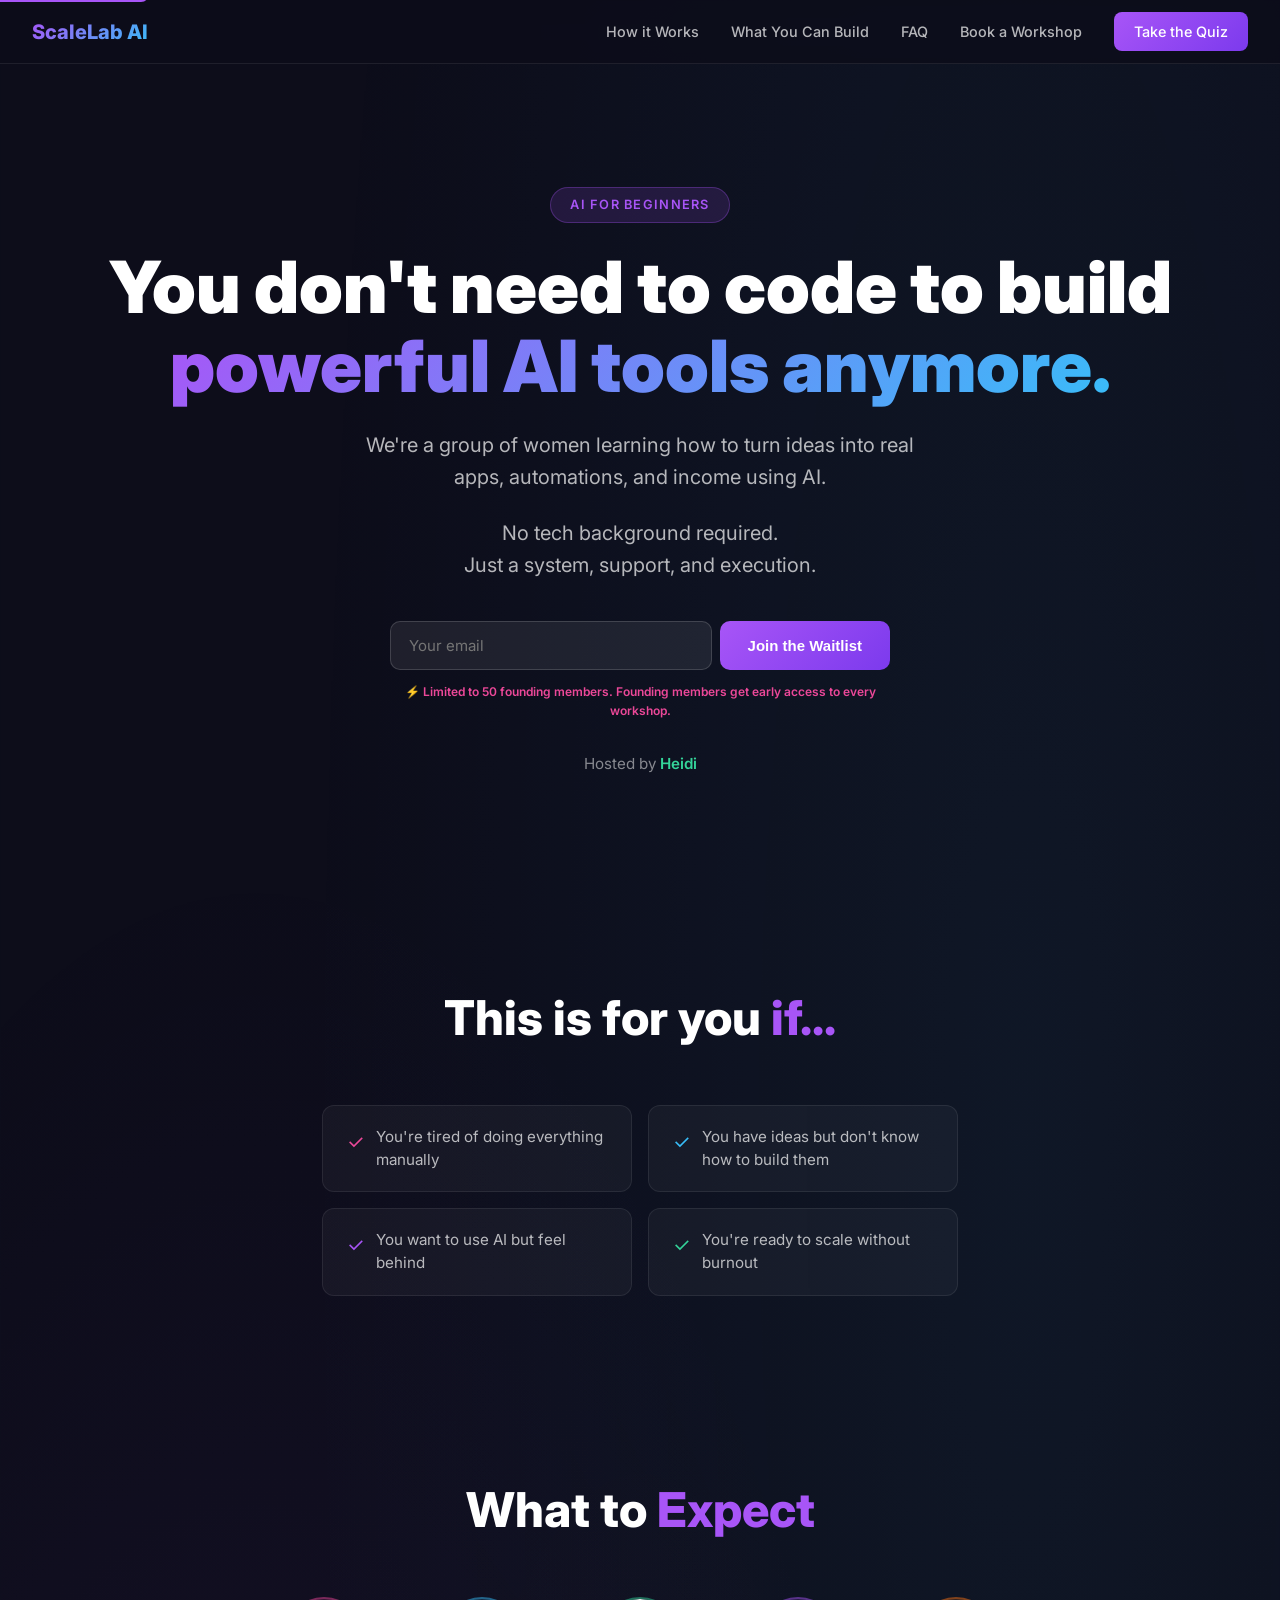
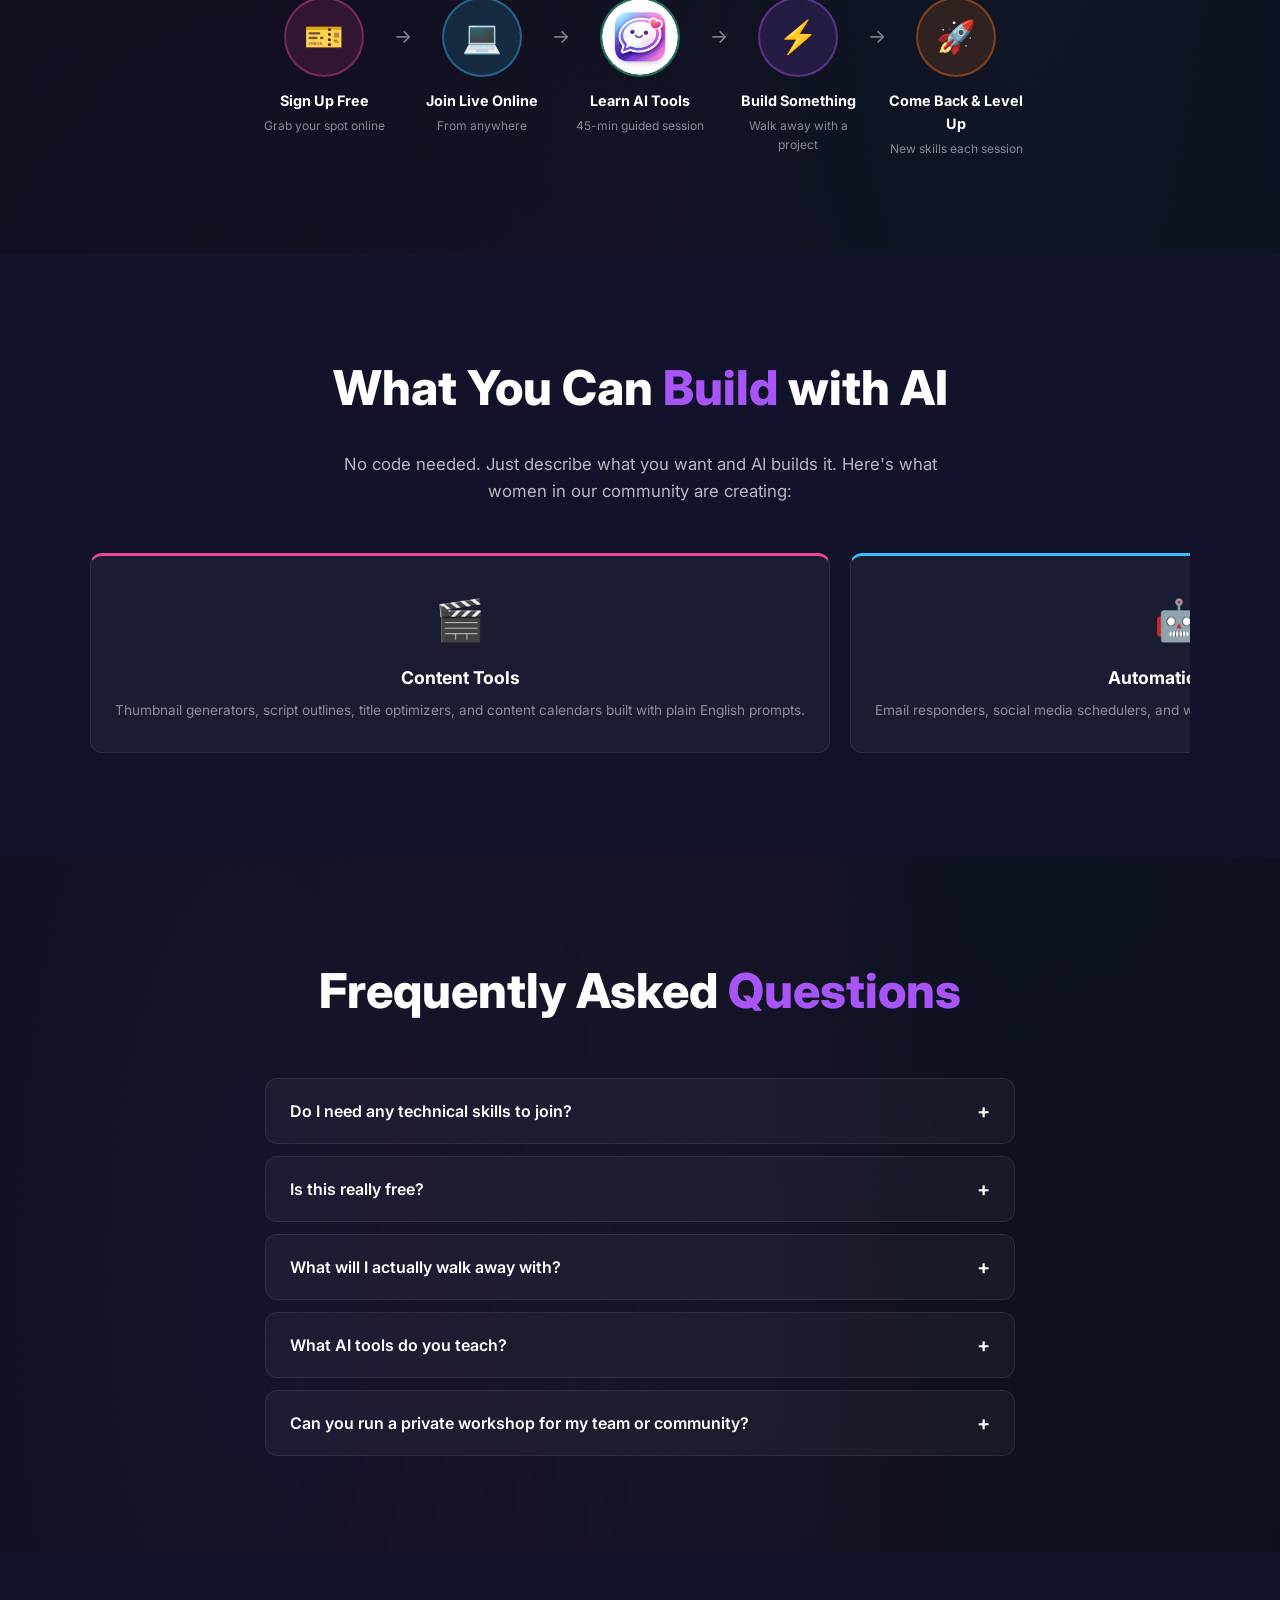
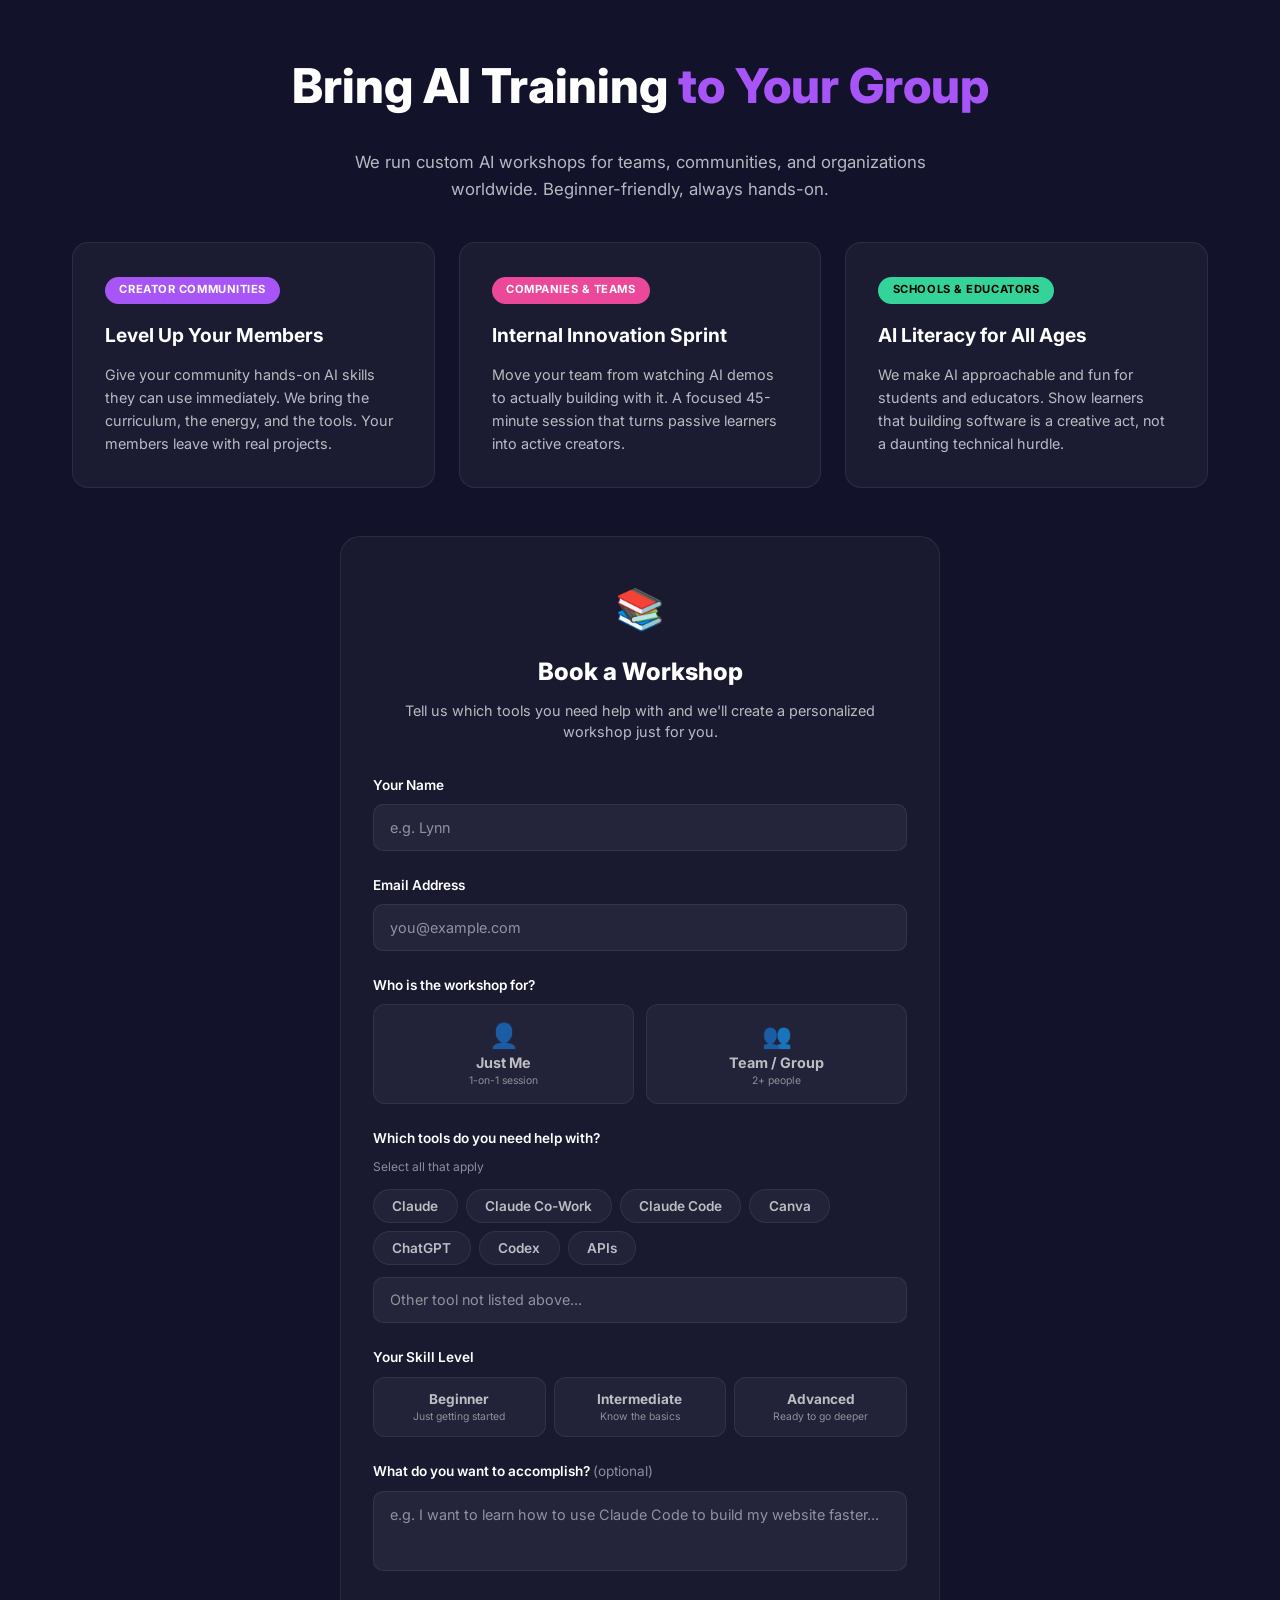
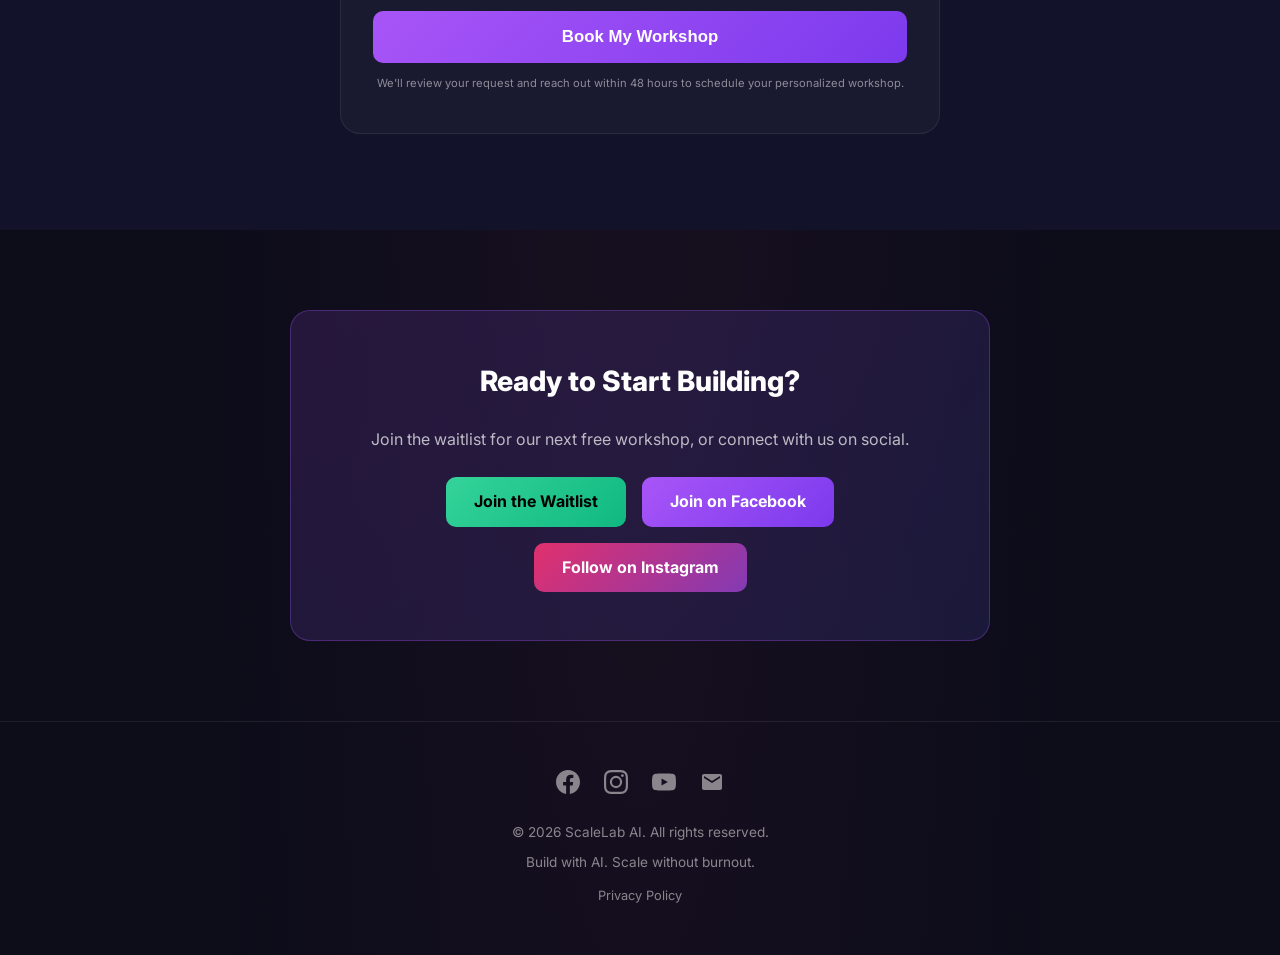
==== commit 88ce6510: "Add privacy policy page and footer link for GDPR/CAN-SPAM compliance Co-Authored-By: Claude Opus 4.6" ====
--- a/index.html
+++ b/index.html
@@ -5,17 +5,17 @@
   <meta name="viewport" content="width=device-width, initial-scale=1.0">
   <title>ScaleLab AI | Build Powerful AI Tools Without Code</title>
   <meta name="description" content="ScaleLab AI: Women learning to build apps, automations, and income with AI. No code, no tech background. Free 45-minute workshops.">
-  <link rel="canonical" href="https://www.elevateonlinesuccess.com">
+  <link rel="canonical" href="https://elevateonlinesuccess.com">
   <link rel="icon" href="data:image/svg+xml,<svg xmlns='http://www.w3.org/2000/svg' viewBox='0 0 100 100'><text y='.9em' font-size='90'>&#9889;</text></svg>">
   <link rel="apple-touch-icon" href="data:image/svg+xml,<svg xmlns='http://www.w3.org/2000/svg' viewBox='0 0 100 100'><text y='.9em' font-size='90'>&#9889;</text></svg>">
 
   <!-- Open Graph -->
   <meta property="og:title" content="ScaleLab AI | Build Powerful AI Tools Without Code">
   <meta property="og:description" content="Women learning to turn ideas into real apps, automations, and income using AI. No code required. Free 45-minute workshops.">
-  <meta property="og:url" content="https://www.elevateonlinesuccess.com">
+  <meta property="og:url" content="https://elevateonlinesuccess.com">
   <meta property="og:type" content="website">
   <meta property="og:site_name" content="ScaleLab AI">
-  <meta property="og:image" content="https://www.elevateonlinesuccess.com/images/og-image.png">
+  <meta property="og:image" content="https://elevateonlinesuccess.com/images/og-image.png">
 
   <!-- Twitter Card -->
   <meta name="twitter:card" content="summary">
@@ -28,7 +28,7 @@
     "@context": "https://schema.org",
     "@type": "Organization",
     "name": "ScaleLab AI",
-    "url": "https://www.elevateonlinesuccess.com",
+    "url": "https://elevateonlinesuccess.com",
     "description": "Women learning to build powerful AI tools, apps, and automations without code.",
     "sameAs": [
       "https://www.youtube.com/@AutomateHerGrowth",
@@ -374,8 +374,8 @@
         <!-- Success state -->
         <div id="workshopSuccess" style="display:none; text-align:center; padding:3rem 1rem;">
           <div style="width:64px; height:64px; border-radius:50%; background:rgba(168,85,247,0.15); display:flex; align-items:center; justify-content:center; margin:0 auto 1.25rem; font-size:1.75rem;">&#10003;</div>
-          <h3 style="font-size:1.5rem; font-weight:800; margin-bottom:0.5rem;">You're all set!</h3>
-          <p style="color:var(--text-secondary); max-width:320px; margin:0 auto;">Your workshop request has been received. Check your email for next steps.</p>
+          <h3 style="font-size:1.5rem; font-weight:800; margin-bottom:0.5rem;">We will contact you soon!</h3>
+          <p style="color:var(--text-secondary); max-width:320px; margin:0 auto;">Your workshop request has been received. Keep an eye on your inbox.</p>
         </div>
       </div>
     </div>
@@ -414,6 +414,7 @@
     </div>
     <p>&copy; 2026 ScaleLab AI. All rights reserved.</p>
     <p style="margin-top: 0.5rem;">Build with AI. Scale without burnout.</p>
+    <p style="margin-top: 0.75rem;"><a href="/privacy.html" style="color: var(--text-muted); font-size: 0.8rem; text-decoration: none;">Privacy Policy</a></p>
   </footer>
 
   <!-- QUIZ MODAL -->
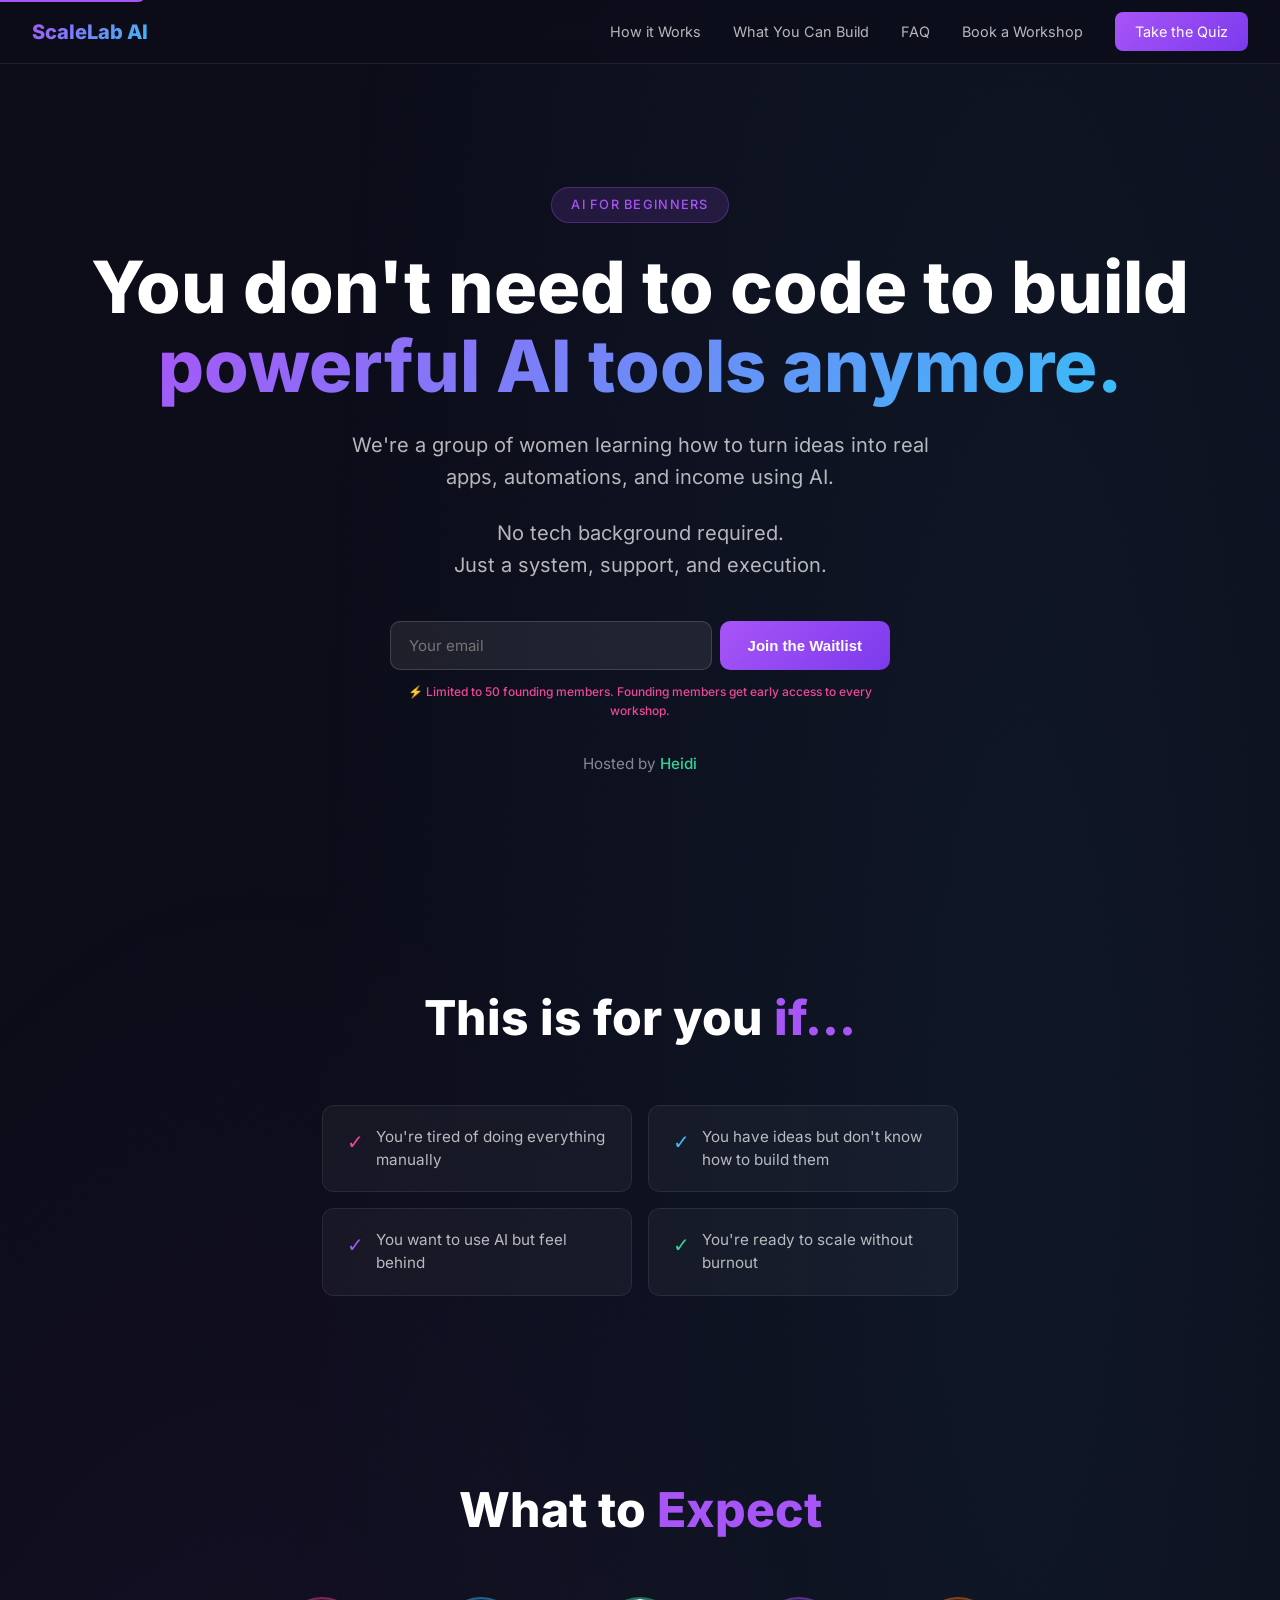
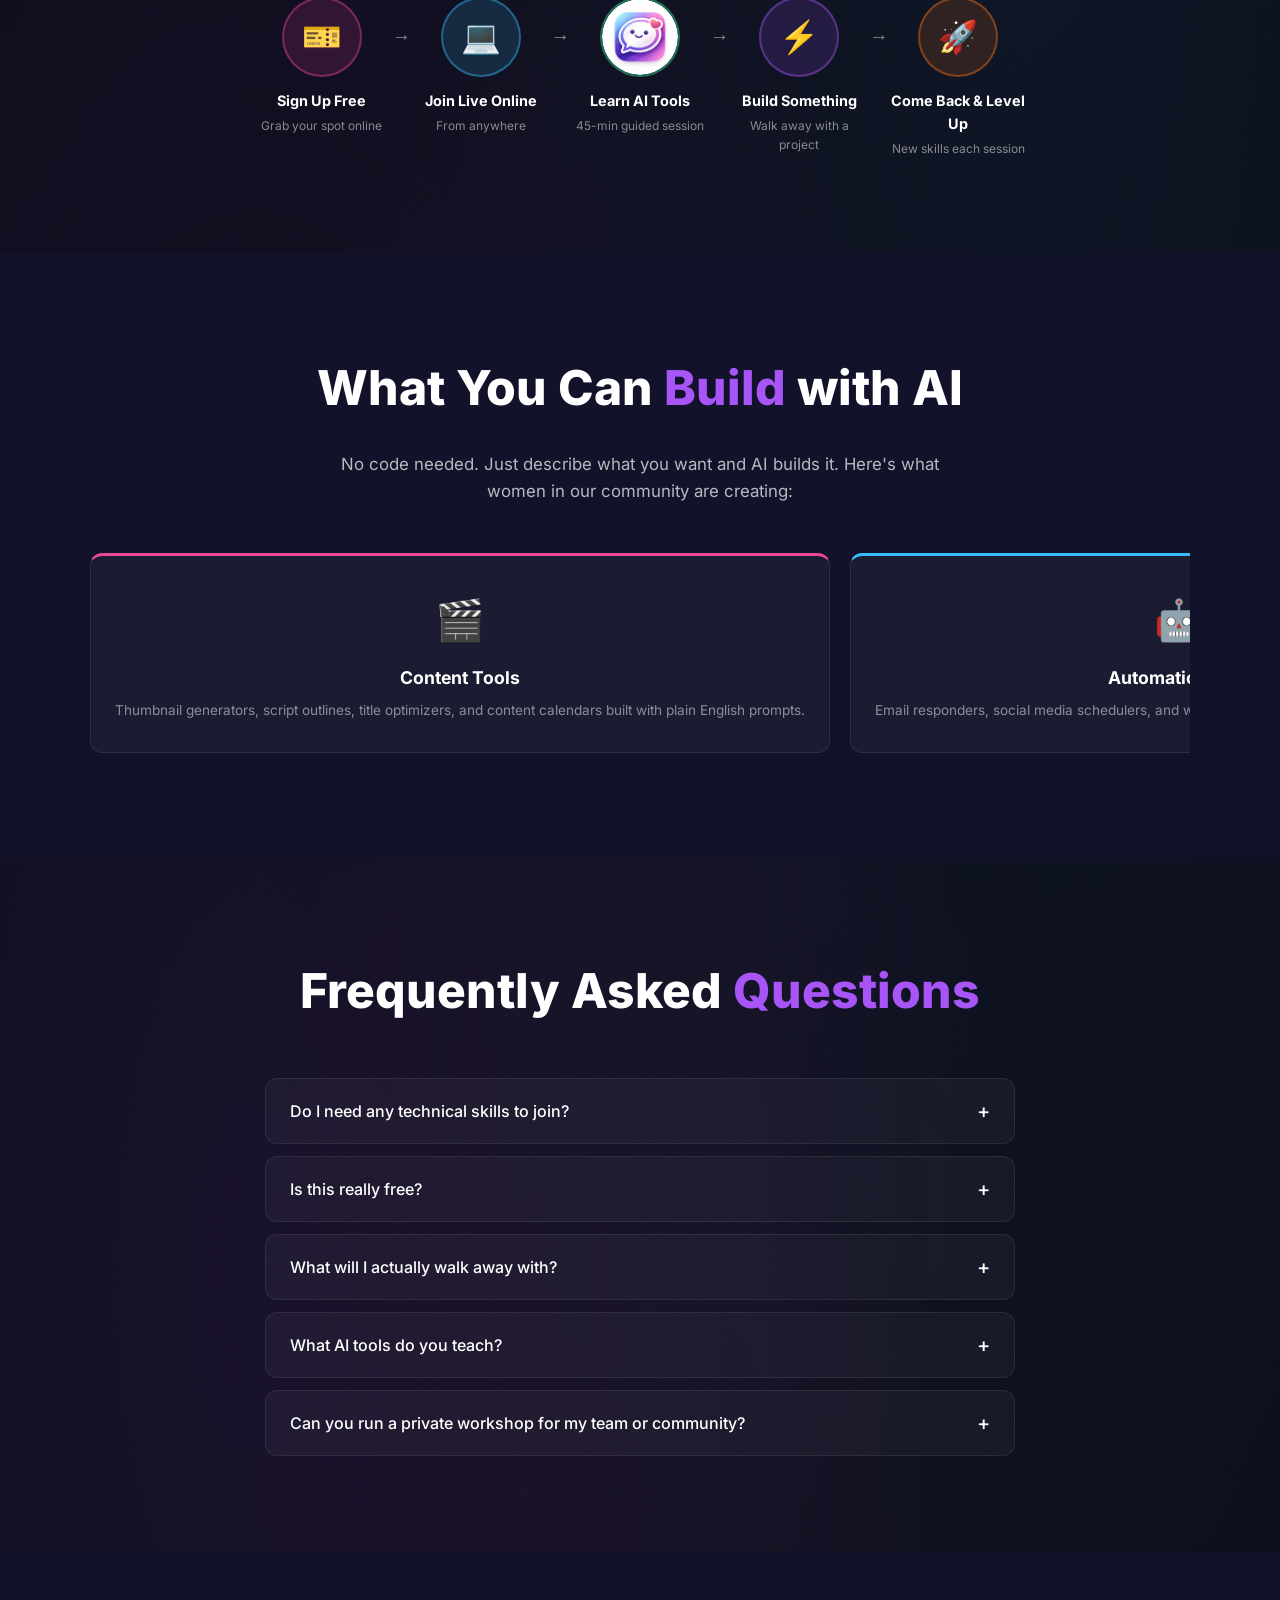
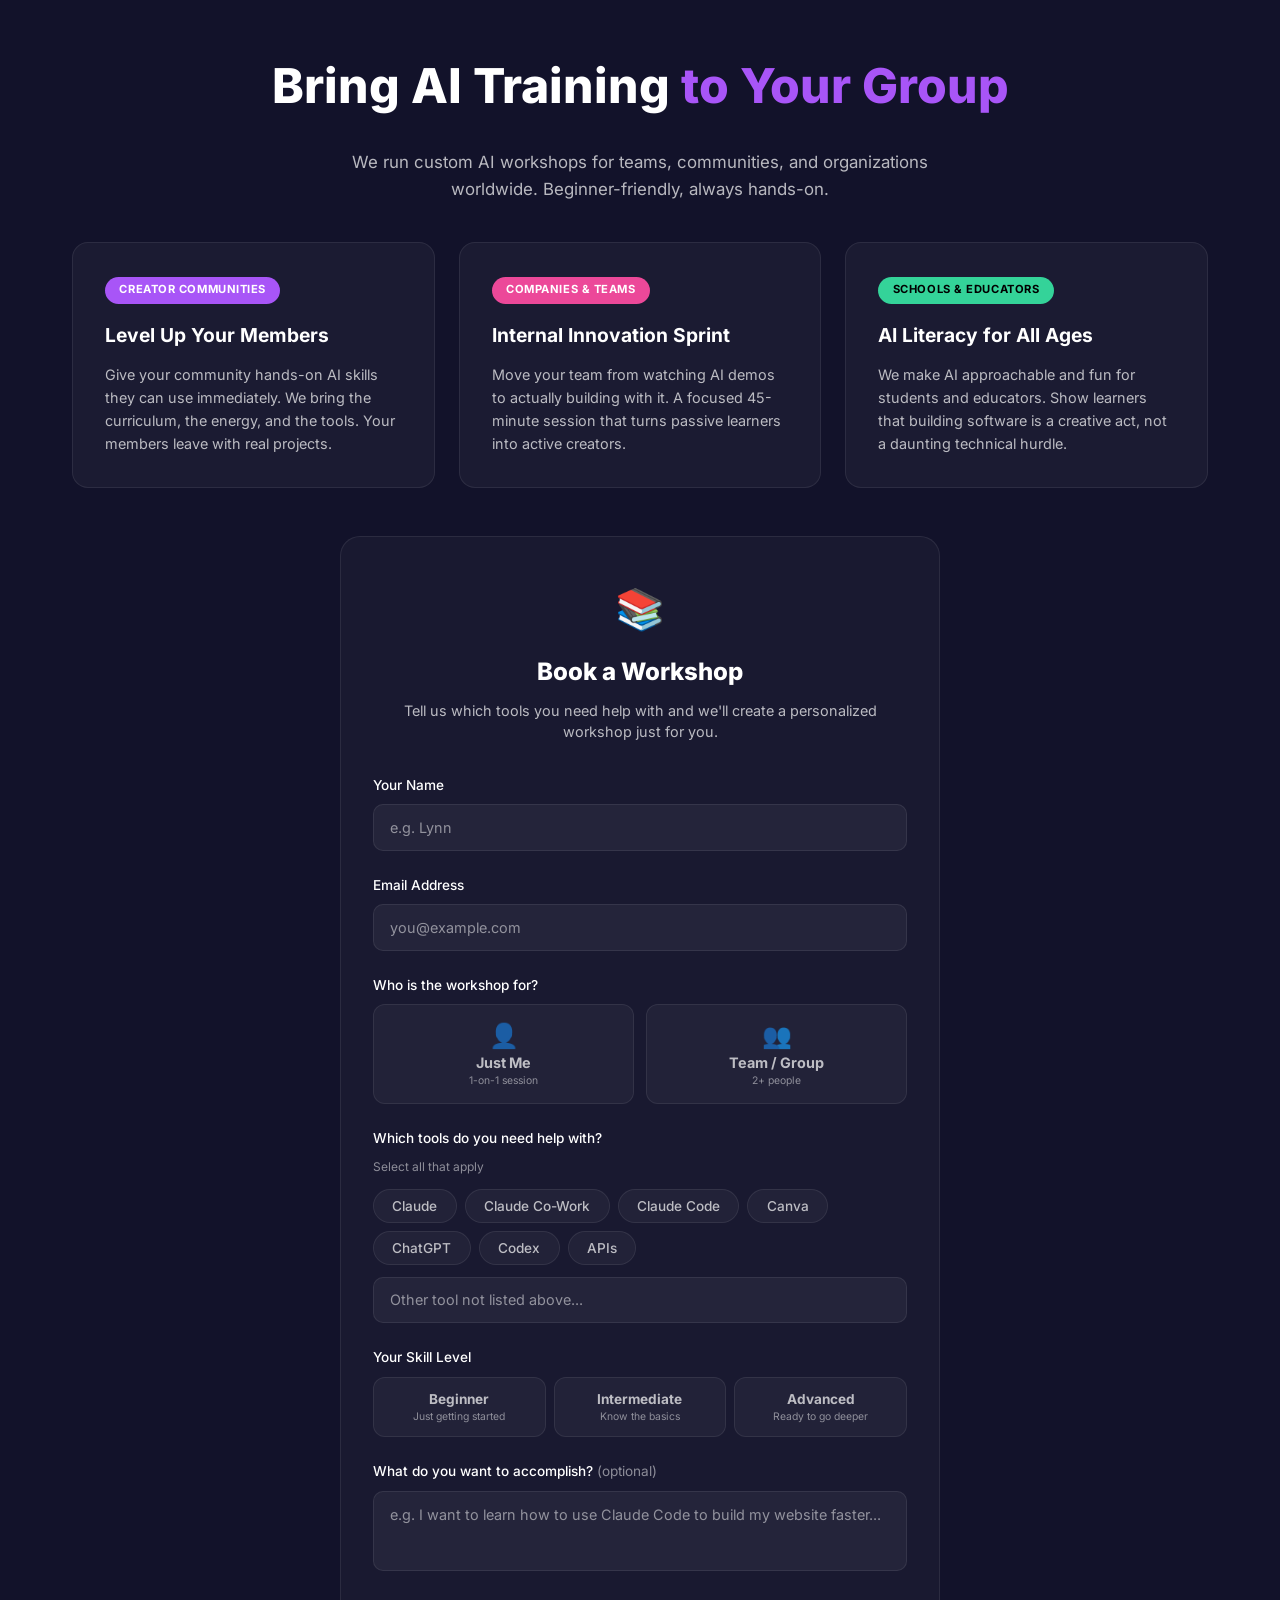
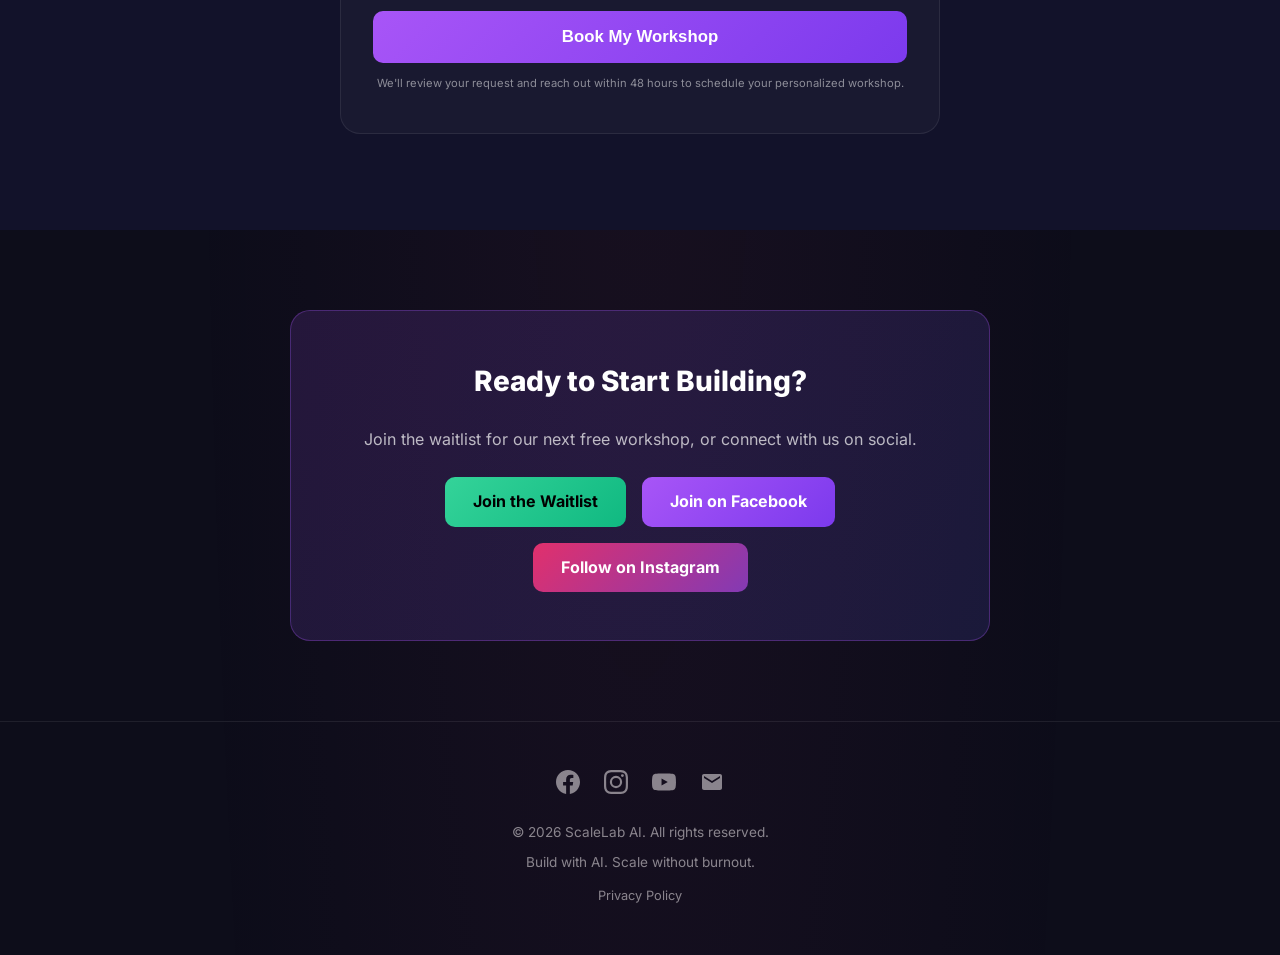
==== commit e56ea492: "SEO optimization, mobile responsiveness, performance, and accessibility improvements - Add FAQ struc" ====
--- a/index.html
+++ b/index.html
@@ -5,7 +5,9 @@
   <meta name="viewport" content="width=device-width, initial-scale=1.0">
   <title>ScaleLab AI | Build Powerful AI Tools Without Code</title>
   <meta name="description" content="ScaleLab AI: Women learning to build apps, automations, and income with AI. No code, no tech background. Free 45-minute workshops.">
-  <link rel="canonical" href="https://elevateonlinesuccess.com">
+  <meta name="author" content="ScaleLab AI">
+  <meta name="theme-color" content="#0d0d1a">
+  <link rel="canonical" href="https://elevateonlinesuccess.com/">
   <link rel="icon" href="data:image/svg+xml,<svg xmlns='http://www.w3.org/2000/svg' viewBox='0 0 100 100'><text y='.9em' font-size='90'>&#9889;</text></svg>">
   <link rel="apple-touch-icon" href="data:image/svg+xml,<svg xmlns='http://www.w3.org/2000/svg' viewBox='0 0 100 100'><text y='.9em' font-size='90'>&#9889;</text></svg>">
 
@@ -14,13 +16,18 @@
   <meta property="og:description" content="Women learning to turn ideas into real apps, automations, and income using AI. No code required. Free 45-minute workshops.">
   <meta property="og:url" content="https://elevateonlinesuccess.com">
   <meta property="og:type" content="website">
+  <meta property="og:locale" content="en_US">
   <meta property="og:site_name" content="ScaleLab AI">
   <meta property="og:image" content="https://elevateonlinesuccess.com/images/og-image.png">
+  <meta property="og:image:width" content="1200">
+  <meta property="og:image:height" content="630">
+  <meta property="og:image:alt" content="ScaleLab AI: Build powerful AI tools without code">
 
   <!-- Twitter Card -->
-  <meta name="twitter:card" content="summary">
+  <meta name="twitter:card" content="summary_large_image">
   <meta name="twitter:title" content="ScaleLab AI | Build Powerful AI Tools Without Code">
   <meta name="twitter:description" content="Women learning to turn ideas into real apps, automations, and income using AI. No code required.">
+  <meta name="twitter:image" content="https://elevateonlinesuccess.com/images/og-image.png">
 
   <!-- JSON-LD Structured Data -->
   <script type="application/ld+json">
@@ -32,25 +39,75 @@
     "description": "Women learning to build powerful AI tools, apps, and automations without code.",
     "sameAs": [
       "https://www.youtube.com/@AutomateHerGrowth",
-      "https://www.facebook.com/itslynnheidi"
+      "https://www.facebook.com/itslynnheidi",
+      "https://www.instagram.com/lynnheidi425/"
     ]
   }
   </script>
 
+  <!-- FAQ Structured Data (enables Google rich results) -->
+  <script type="application/ld+json">
+  {
+    "@context": "https://schema.org",
+    "@type": "FAQPage",
+    "mainEntity": [
+      {
+        "@type": "Question",
+        "name": "Do I need any technical skills to join?",
+        "acceptedAnswer": {
+          "@type": "Answer",
+          "text": "Not at all. These workshops are designed for complete beginners. If you can type a sentence, you can build with AI. We walk you through every step and the tools respond to plain English."
+        }
+      },
+      {
+        "@type": "Question",
+        "name": "Is this really free?",
+        "acceptedAnswer": {
+          "@type": "Answer",
+          "text": "Yes. Our workshops are kept free for attendees through community sponsors. No credit card, no upsell during the session. Just show up and build."
+        }
+      },
+      {
+        "@type": "Question",
+        "name": "What will I actually walk away with?",
+        "acceptedAnswer": {
+          "@type": "Answer",
+          "text": "A working project or prototype. Past attendees have built landing pages, content tools, automation bots, and custom dashboards. Each 45-minute session builds on the last, so you keep leveling up."
+        }
+      },
+      {
+        "@type": "Question",
+        "name": "What AI tools do you teach?",
+        "acceptedAnswer": {
+          "@type": "Answer",
+          "text": "We teach tools like Claude, Claude-Cowork, and Canva. Each session focuses on hands-on building with these AI tools so you leave with something real, not just theory."
+        }
+      },
+      {
+        "@type": "Question",
+        "name": "Can you run a private workshop for my team or community?",
+        "acceptedAnswer": {
+          "@type": "Answer",
+          "text": "Yes. We offer custom workshops for teams, creator communities, schools, and businesses. Reach out to discuss what works for your group."
+        }
+      }
+    ]
+  }
+  </script>
+
   <!-- Analytics (Plausible) -->
   <script defer data-domain="elevateonlinesuccess.com" src="https://plausible.io/js/script.js"></script>
 
-  <link rel="preconnect" href="https://fonts.googleapis.com">
-  <link rel="preconnect" href="https://fonts.gstatic.com" crossorigin>
-  <link href="https://fonts.googleapis.com/css2?family=Inter:wght@400;500;600;700;800;900&display=swap" rel="stylesheet">
-  <link rel="stylesheet" href="styles.css?v=4">
+  <link rel="preload" href="fonts/inter-400.woff2" as="font" type="font/woff2" crossorigin>
+  <link rel="preload" href="fonts/inter-700.woff2" as="font" type="font/woff2" crossorigin>
+  <link rel="stylesheet" href="styles.css?v=6">
 </head>
 <body>
 
   <a href="#register" class="skip-link">Skip to content</a>
 
   <!-- NAV -->
-  <nav>
+  <nav aria-label="Main navigation">
     <a href="#" class="nav-logo">ScaleLab AI</a>
     <div class="nav-links" id="navLinks">
       <a href="#how-it-works">How it Works</a>
@@ -62,6 +119,7 @@
     <button class="mobile-toggle" onclick="document.getElementById('navLinks').classList.toggle('open')" aria-label="Toggle menu">&#9776;</button>
   </nav>
 
+  <main>
   <!-- HERO -->
   <section class="hero" id="register">
     <div>
@@ -89,14 +147,14 @@
         </div>
       </div>
 
-      <p class="hero-credit">Hosted by <a href="https://www.youtube.com/@AutomateHerGrowth" target="_blank" rel="noopener">Heidi</a></p>
+      <p class="hero-credit">Hosted by <a href="https://www.youtube.com/@AutomateHerGrowth" target="_blank" rel="noopener noreferrer">Heidi</a></p>
     </div>
   </section>
 
   <!-- WHO IS THIS FOR -->
-  <section style="padding: 5rem 0;">
+  <section aria-labelledby="who-heading" style="padding: 5rem 0;">
     <div class="container" style="max-width: 700px; text-align: center;">
-      <h2 class="section-title">This is for you <span class="highlight">if...</span></h2>
+      <h2 id="who-heading" class="section-title">This is for you <span class="highlight">if...</span></h2>
       <div class="who-grid" style="display: grid; grid-template-columns: 1fr 1fr; gap: 1rem; text-align: left; margin-top: 2rem;">
         <div style="background: var(--bg-card); border: 1px solid var(--border-subtle); border-radius: 12px; padding: 1.25rem 1.5rem; display: flex; align-items: flex-start; gap: 0.75rem;">
           <span style="color: var(--accent-pink); font-size: 1.25rem; flex-shrink: 0;">&#10003;</span>
@@ -137,7 +195,7 @@
         <div class="step-arrow">&rarr;</div>
         <div class="step">
           <div class="step-icon green" aria-hidden="true" style="padding: 0; overflow: hidden;">
-            <img src="images/bot.png" alt="" style="width: 100%; height: 100%; object-fit: cover; border-radius: 50%;">
+            <img src="images/bot.png" alt="AI chatbot assistant helping you learn AI tools" loading="lazy" width="160" height="160" style="width: 100%; height: 100%; object-fit: cover; border-radius: 50%;">
           </div>
           <h4>Learn AI Tools</h4>
           <p>45-min guided session</p>
@@ -308,7 +366,7 @@
           <!-- Workshop Type -->
           <div class="form-group">
             <label>Who is the workshop for?</label>
-            <div class="workshop-type-btns" id="workshopType">
+            <div class="workshop-type-btns" id="workshopType" role="group" aria-label="Workshop type">
               <button type="button" class="type-btn" data-type="individual" onclick="selectType(this)">
                 <span class="type-icon">&#128100;</span>
                 <span class="type-label">Just Me</span>
@@ -389,23 +447,25 @@
         <p style="color: var(--text-secondary); margin-bottom: 1.5rem; font-size: 1rem;">Join the waitlist for our next free workshop, or connect with us on social.</p>
         <div class="connected-btns">
           <a href="#register" class="btn-email">Join the Waitlist</a>
-          <a href="https://facebook.elevateonlinesuccess.com" target="_blank" rel="noopener" class="btn-discord">Join on Facebook</a>
-          <a href="https://instagram.elevateonlinesuccess.com" target="_blank" rel="noopener" style="background: linear-gradient(135deg, #e1306c, #833ab4); color: white; padding: 0.75rem 1.75rem; border-radius: 10px; font-weight: 700; text-decoration: none; transition: opacity 0.2s, transform 0.2s;">Follow on Instagram</a>
-        </div>
-      </div>
-    </div>
-  </section>
+          <a href="https://www.facebook.com/itslynnheidi/" target="_blank" rel="noopener noreferrer" class="btn-discord">Join on Facebook</a>
+          <a href="https://www.instagram.com/lynnheidi425/" target="_blank" rel="noopener noreferrer" class="btn-instagram">Follow on Instagram</a>
+        </div>
+      </div>
+    </div>
+  </section>
+
+  </main>
 
   <!-- FOOTER -->
   <footer>
     <div style="display: flex; justify-content: center; gap: 1.5rem; margin-bottom: 1.25rem;">
-      <a href="https://facebook.elevateonlinesuccess.com" target="_blank" rel="noopener" aria-label="Facebook" style="color: var(--text-muted); transition: color 0.2s;">
+      <a href="https://www.facebook.com/itslynnheidi/" target="_blank" rel="noopener noreferrer" aria-label="Facebook" style="color: var(--text-muted); transition: color 0.2s;">
         <svg width="24" height="24" viewBox="0 0 24 24" fill="currentColor"><path d="M24 12.073c0-6.627-5.373-12-12-12s-12 5.373-12 12c0 5.99 4.388 10.954 10.125 11.854v-8.385H7.078v-3.47h3.047V9.43c0-3.007 1.792-4.669 4.533-4.669 1.312 0 2.686.235 2.686.235v2.953H15.83c-1.491 0-1.956.925-1.956 1.874v2.25h3.328l-.532 3.47h-2.796v8.385C19.612 23.027 24 18.062 24 12.073z"/></svg>
       </a>
-      <a href="https://instagram.elevateonlinesuccess.com" target="_blank" rel="noopener" aria-label="Instagram" style="color: var(--text-muted); transition: color 0.2s;">
+      <a href="https://www.instagram.com/lynnheidi425/" target="_blank" rel="noopener noreferrer" aria-label="Instagram" style="color: var(--text-muted); transition: color 0.2s;">
         <svg width="24" height="24" viewBox="0 0 24 24" fill="currentColor"><path d="M12 2.163c3.204 0 3.584.012 4.85.07 3.252.148 4.771 1.691 4.919 4.919.058 1.265.069 1.645.069 4.849 0 3.205-.012 3.584-.069 4.849-.149 3.225-1.664 4.771-4.919 4.919-1.266.058-1.644.07-4.85.07-3.204 0-3.584-.012-4.849-.07-3.26-.149-4.771-1.699-4.919-4.92-.058-1.265-.07-1.644-.07-4.849 0-3.204.013-3.583.07-4.849.149-3.227 1.664-4.771 4.919-4.919 1.266-.057 1.645-.069 4.849-.069zM12 0C8.741 0 8.333.014 7.053.072 2.695.272.273 2.69.073 7.052.014 8.333 0 8.741 0 12c0 3.259.014 3.668.072 4.948.2 4.358 2.618 6.78 6.98 6.98C8.333 23.986 8.741 24 12 24c3.259 0 3.668-.014 4.948-.072 4.354-.2 6.782-2.618 6.979-6.98.059-1.28.073-1.689.073-4.948 0-3.259-.014-3.667-.072-4.947-.196-4.354-2.617-6.78-6.979-6.98C15.668.014 15.259 0 12 0zm0 5.838a6.162 6.162 0 100 12.324 6.162 6.162 0 000-12.324zM12 16a4 4 0 110-8 4 4 0 010 8zm6.406-11.845a1.44 1.44 0 100 2.881 1.44 1.44 0 000-2.881z"/></svg>
       </a>
-      <a href="https://www.youtube.com/@AutomateHerGrowth" target="_blank" rel="noopener" aria-label="YouTube" style="color: var(--text-muted); transition: color 0.2s;">
+      <a href="https://www.youtube.com/@AutomateHerGrowth" target="_blank" rel="noopener noreferrer" aria-label="YouTube" style="color: var(--text-muted); transition: color 0.2s;">
         <svg width="24" height="24" viewBox="0 0 24 24" fill="currentColor"><path d="M23.498 6.186a3.016 3.016 0 00-2.122-2.136C19.505 3.545 12 3.545 12 3.545s-7.505 0-9.377.505A3.017 3.017 0 00.502 6.186C0 8.07 0 12 0 12s0 3.93.502 5.814a3.016 3.016 0 002.122 2.136c1.871.505 9.376.505 9.376.505s7.505 0 9.377-.505a3.015 3.015 0 002.122-2.136C24 15.93 24 12 24 12s0-3.93-.502-5.814zM9.545 15.568V8.432L15.818 12l-6.273 3.568z"/></svg>
       </a>
       <a href="mailto:support@lynnheidi.com" aria-label="Email" style="color: var(--text-muted); transition: color 0.2s;">
@@ -418,9 +478,9 @@
   </footer>
 
   <!-- QUIZ MODAL -->
-  <div id="quizModal" style="display:none; position:fixed; inset:0; z-index:9999; background:rgba(0,0,0,0.9); backdrop-filter:blur(20px); padding:1.5rem; overflow-y:auto;" onclick="if(event.target===this)closeQuiz()">
+  <div id="quizModal" role="dialog" aria-modal="true" aria-label="AI Builder Quiz" style="display:none; position:fixed; inset:0; z-index:9999; background:rgba(0,0,0,0.9); backdrop-filter:blur(20px); padding:1.5rem; overflow-y:auto;" onclick="if(event.target===this)closeQuiz()">
     <div style="background:#1e1e40; border:2px solid #a855f7; border-radius:20px; padding:2.5rem 2rem; max-width:520px; width:100%; margin:80px auto; position:relative; box-shadow:0 0 80px rgba(168,85,247,0.3);">
-      <button onclick="closeQuiz()" style="position:absolute; top:1rem; right:1rem; background:none; border:none; color:#fff; font-size:2rem; cursor:pointer;">&times;</button>
+      <button onclick="closeQuiz()" aria-label="Close quiz" style="position:absolute; top:1rem; right:1rem; background:none; border:none; color:#fff; font-size:2rem; cursor:pointer;">&times;</button>
 
       <!-- Questions -->
       <div id="quizQuestions">
--- a/styles.css
+++ b/styles.css
@@ -1,3 +1,33 @@
+/* Self-hosted Inter font */
+@font-face {
+  font-family: 'Inter';
+  font-style: normal;
+  font-weight: 400;
+  font-display: swap;
+  src: url('fonts/inter-400.woff2') format('woff2');
+}
+@font-face {
+  font-family: 'Inter';
+  font-style: normal;
+  font-weight: 600;
+  font-display: swap;
+  src: url('fonts/inter-600.woff2') format('woff2');
+}
+@font-face {
+  font-family: 'Inter';
+  font-style: normal;
+  font-weight: 700;
+  font-display: swap;
+  src: url('fonts/inter-700.woff2') format('woff2');
+}
+@font-face {
+  font-family: 'Inter';
+  font-style: normal;
+  font-weight: 800;
+  font-display: swap;
+  src: url('fonts/inter-800.woff2') format('woff2');
+}
+
 *, *::before, *::after { box-sizing: border-box; margin: 0; padding: 0; }
 
 :root {
@@ -726,12 +756,9 @@
 }
 
 @media (max-width: 768px) {
-  .workshop-form-wrapper {
-    padding: 2rem 1.25rem;
-  }
-  .skill-levels {
-    grid-template-columns: 1fr;
-  }
+  .workshop-form-wrapper { padding: 2rem 1.25rem; }
+  .skill-levels { grid-template-columns: 1fr; }
+  .workshop-type-btns { grid-template-columns: 1fr; }
 }
 
 /* ===== STAY CONNECTED ===== */
@@ -783,6 +810,17 @@
   transition: opacity 0.2s, transform 0.2s;
 }
 .btn-email:hover { opacity: 0.9; transform: translateY(-1px); }
+
+.btn-instagram {
+  background: linear-gradient(135deg, #e1306c, #833ab4);
+  color: white;
+  padding: 0.75rem 1.75rem;
+  border-radius: 10px;
+  font-weight: 700;
+  text-decoration: none;
+  transition: opacity 0.2s, transform 0.2s;
+}
+.btn-instagram:hover { opacity: 0.9; transform: translateY(-1px); }
 
 /* ===== FOOTER ===== */
 footer {
@@ -817,17 +855,74 @@
   }
   .mobile-toggle { display: block; }
 
+  .hero { padding: 6rem 1.25rem 3rem; min-height: auto; }
+  .hero h1 { font-size: clamp(1.75rem, 7vw, 2.5rem); }
+  .hero-sub { font-size: 1rem; margin: 0 auto 2rem; }
   .hero-cards { grid-template-columns: 1fr; }
+
+  .container { padding: 0 1.25rem; }
+  .section-title { font-size: clamp(1.5rem, 5vw, 2rem); margin-bottom: 2rem; }
+  .section-desc { font-size: 0.9rem; margin: -1rem auto 2rem; }
 
   .steps { gap: 0.25rem; }
   .step { width: 100px; }
   .step-icon { width: 60px; height: 60px; font-size: 1.5rem; }
   .step-arrow { display: none; }
 
+  .how-it-works { padding: 4rem 0; }
+  .what-you-build { padding: 4rem 0; }
+  .faq { padding: 4rem 0; }
+  .host-workshop { padding: 4rem 0; }
+
   .host-grid { grid-template-columns: 1fr; }
-
+  .host-card { padding: 1.5rem; }
+
+  .connected-box { padding: 2rem 1.25rem; }
+  .connected-box h2 { font-size: 1.35rem; }
   .connected-btns { flex-direction: column; align-items: center; }
+  .connected-btns a { width: 100%; text-align: center; }
+
   .who-grid { grid-template-columns: 1fr !important; }
+
+  /* Stack carousel cards vertically on mobile */
+  .carousel-track {
+    flex-direction: column;
+    gap: 1rem;
+    overflow-x: visible;
+    padding: 0 1.25rem;
+  }
+  .carousel-card {
+    min-width: unset;
+    width: 100%;
+    padding: 1.5rem 1.25rem;
+  }
+
+  .faq-question { padding: 1rem 1.25rem; font-size: 0.9rem; }
+  .faq-answer-inner { padding: 0 1.25rem 1rem; font-size: 0.85rem; }
+
+  footer { padding: 2rem 1.25rem; }
+}
+
+/* Small phones */
+@media (max-width: 380px) {
+  .hero h1 { font-size: 1.5rem; }
+  .hero-sub { font-size: 0.9rem; }
+  .steps { gap: 0; }
+  .step { width: 80px; }
+  .step-icon { width: 50px; height: 50px; font-size: 1.25rem; }
+  .step h4 { font-size: 0.75rem; }
+  .step p { font-size: 0.65rem; }
+  .carousel-card { min-width: unset; }
+  .skill-levels { grid-template-columns: 1fr; }
+}
+
+/* Touch-friendly tap targets (44px minimum) */
+@media (max-width: 768px) {
+  .btn-primary, .btn-discord, .btn-email, .btn-instagram { min-height: 48px; display: flex; align-items: center; justify-content: center; }
+  .tool-pill { min-height: 44px; display: inline-flex; align-items: center; }
+  .type-btn, .skill-btn { min-height: 48px; }
+  .faq-question { min-height: 48px; }
+  .nav-links.open a { min-height: 44px; display: flex; align-items: center; }
 }
 
 /* Focus visible for keyboard navigation */
